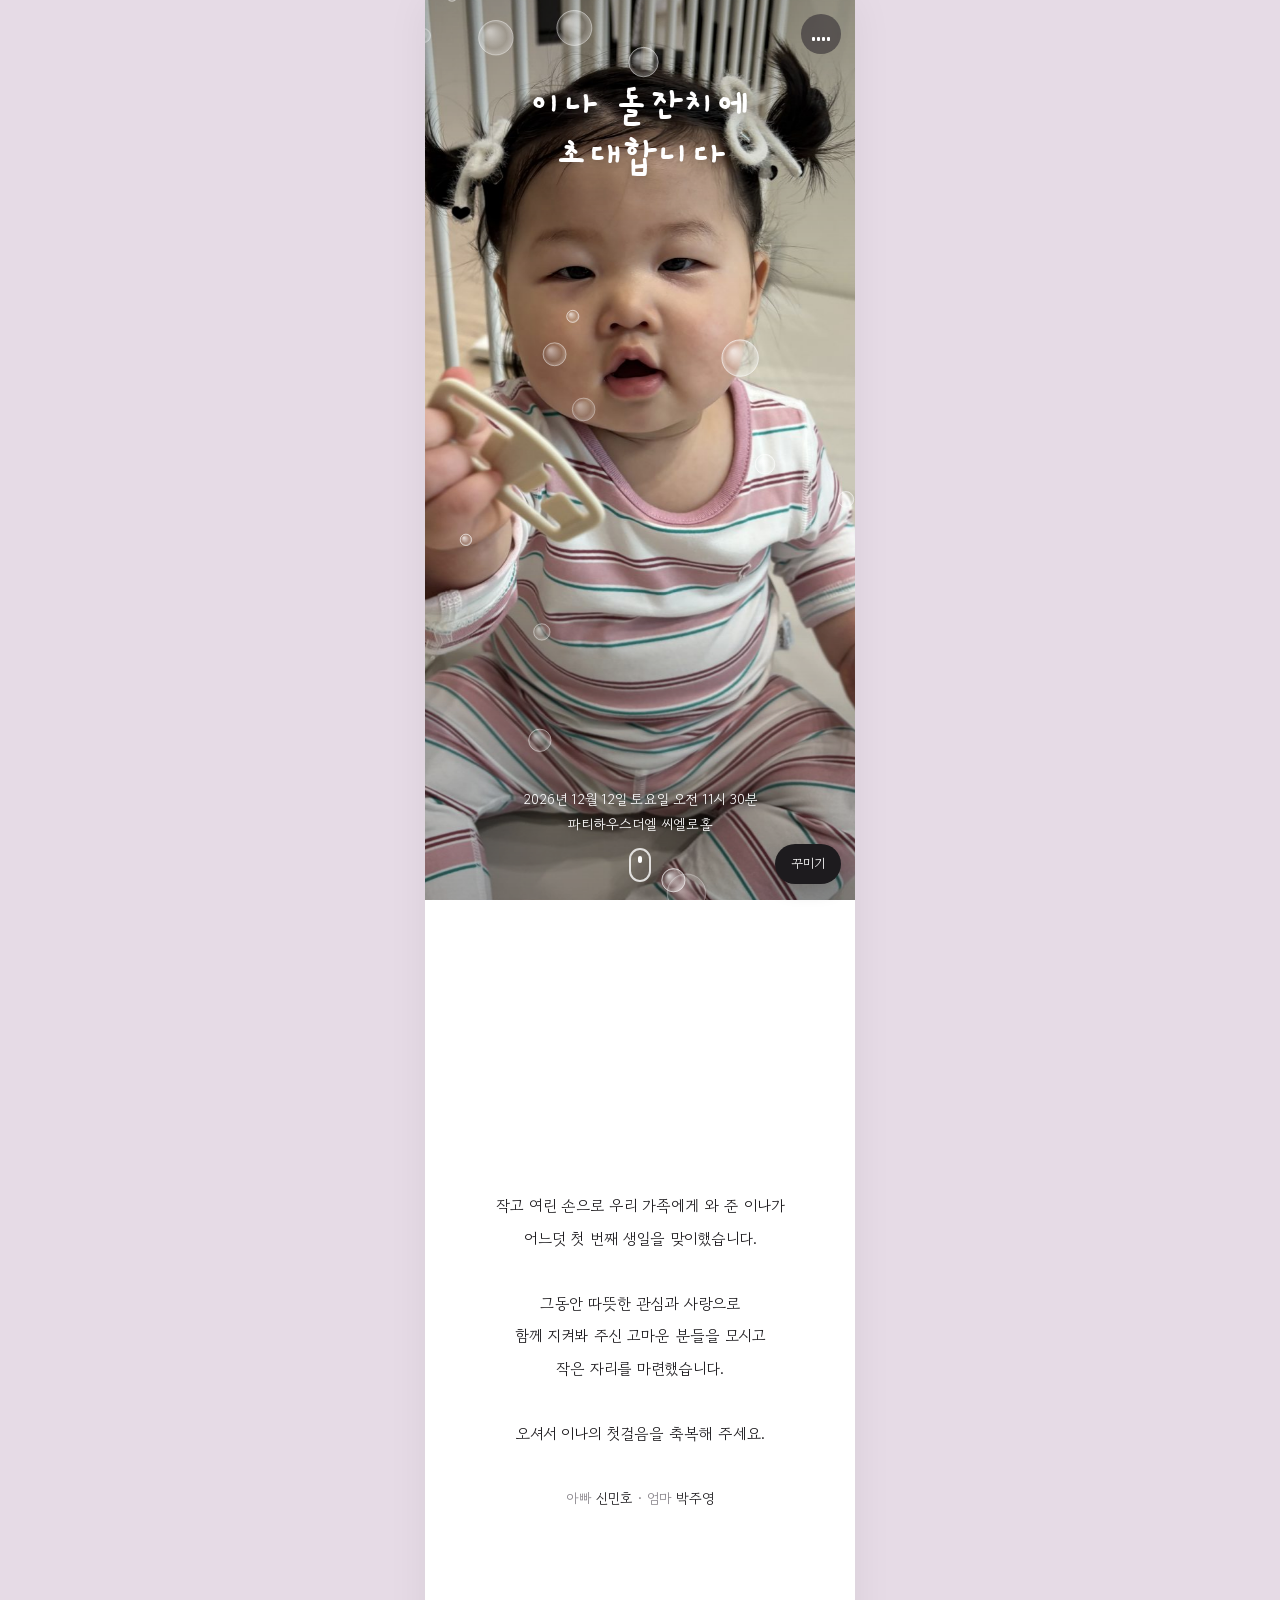
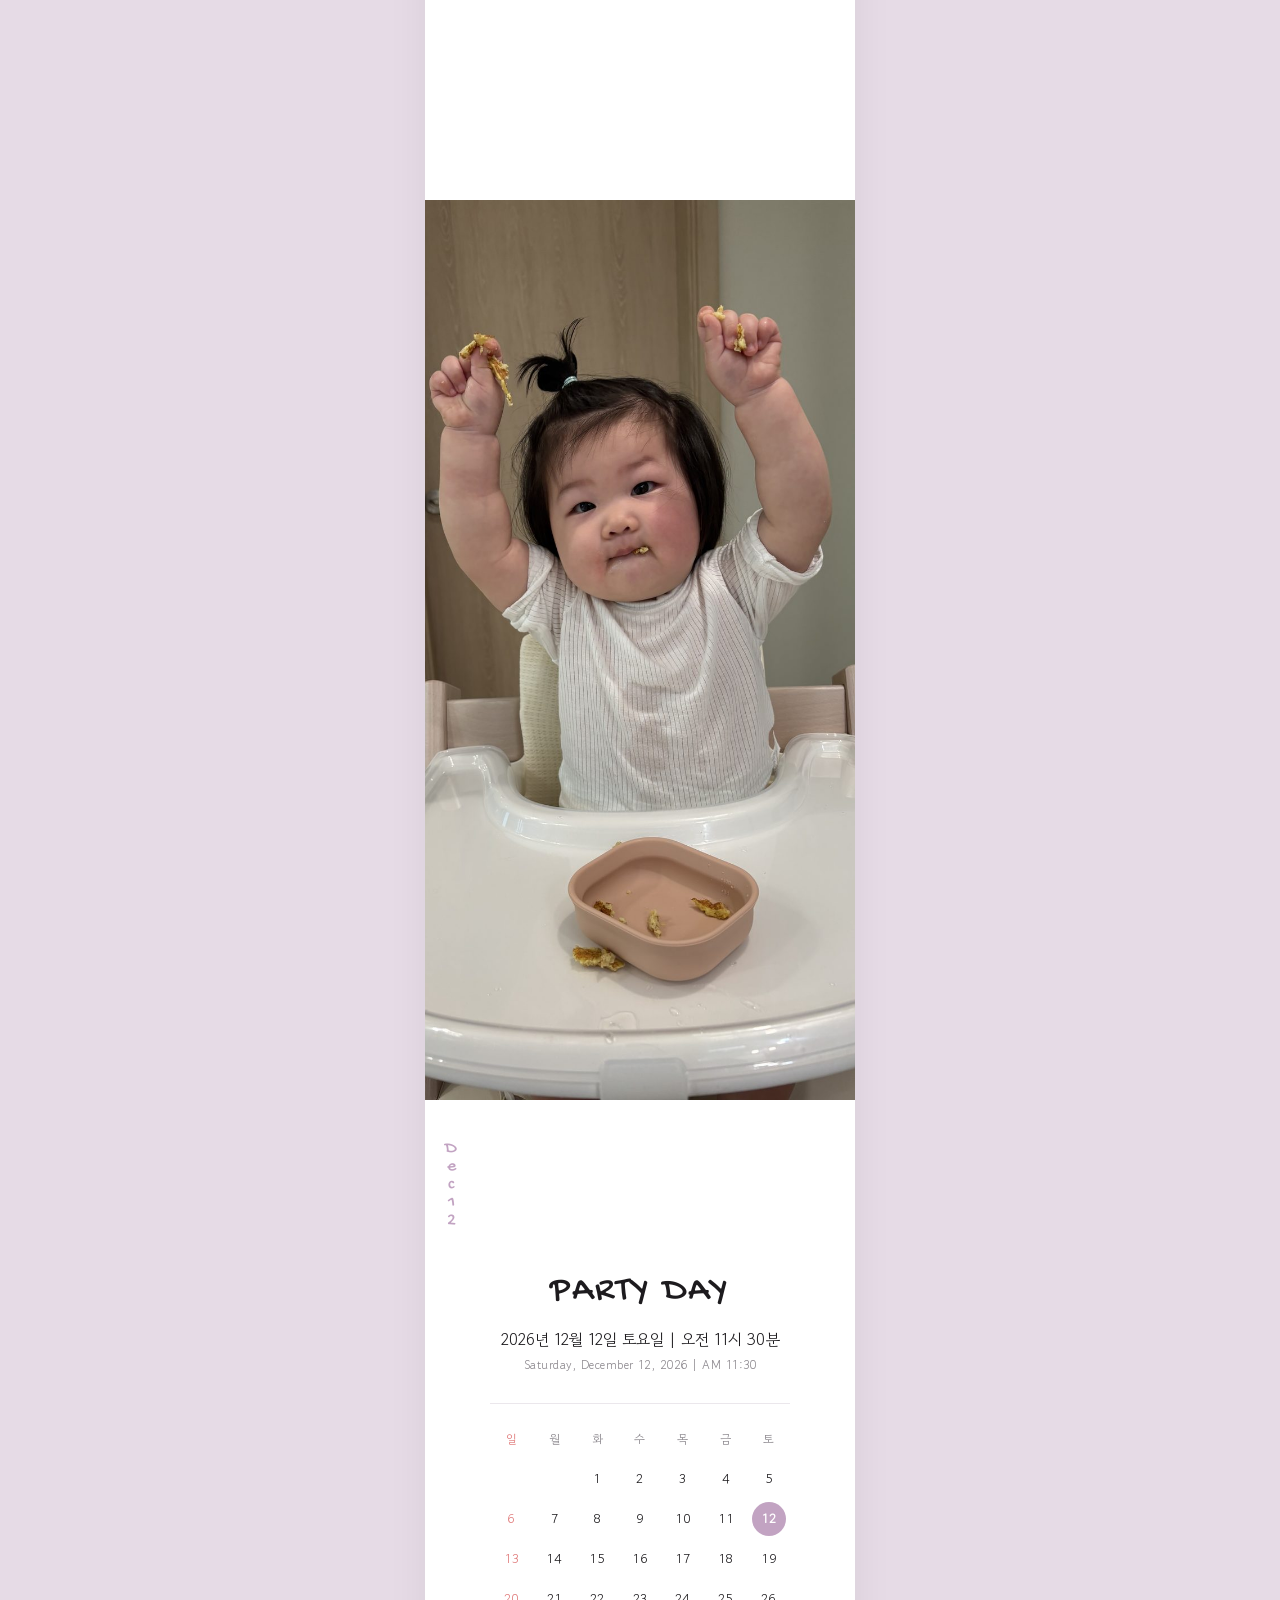
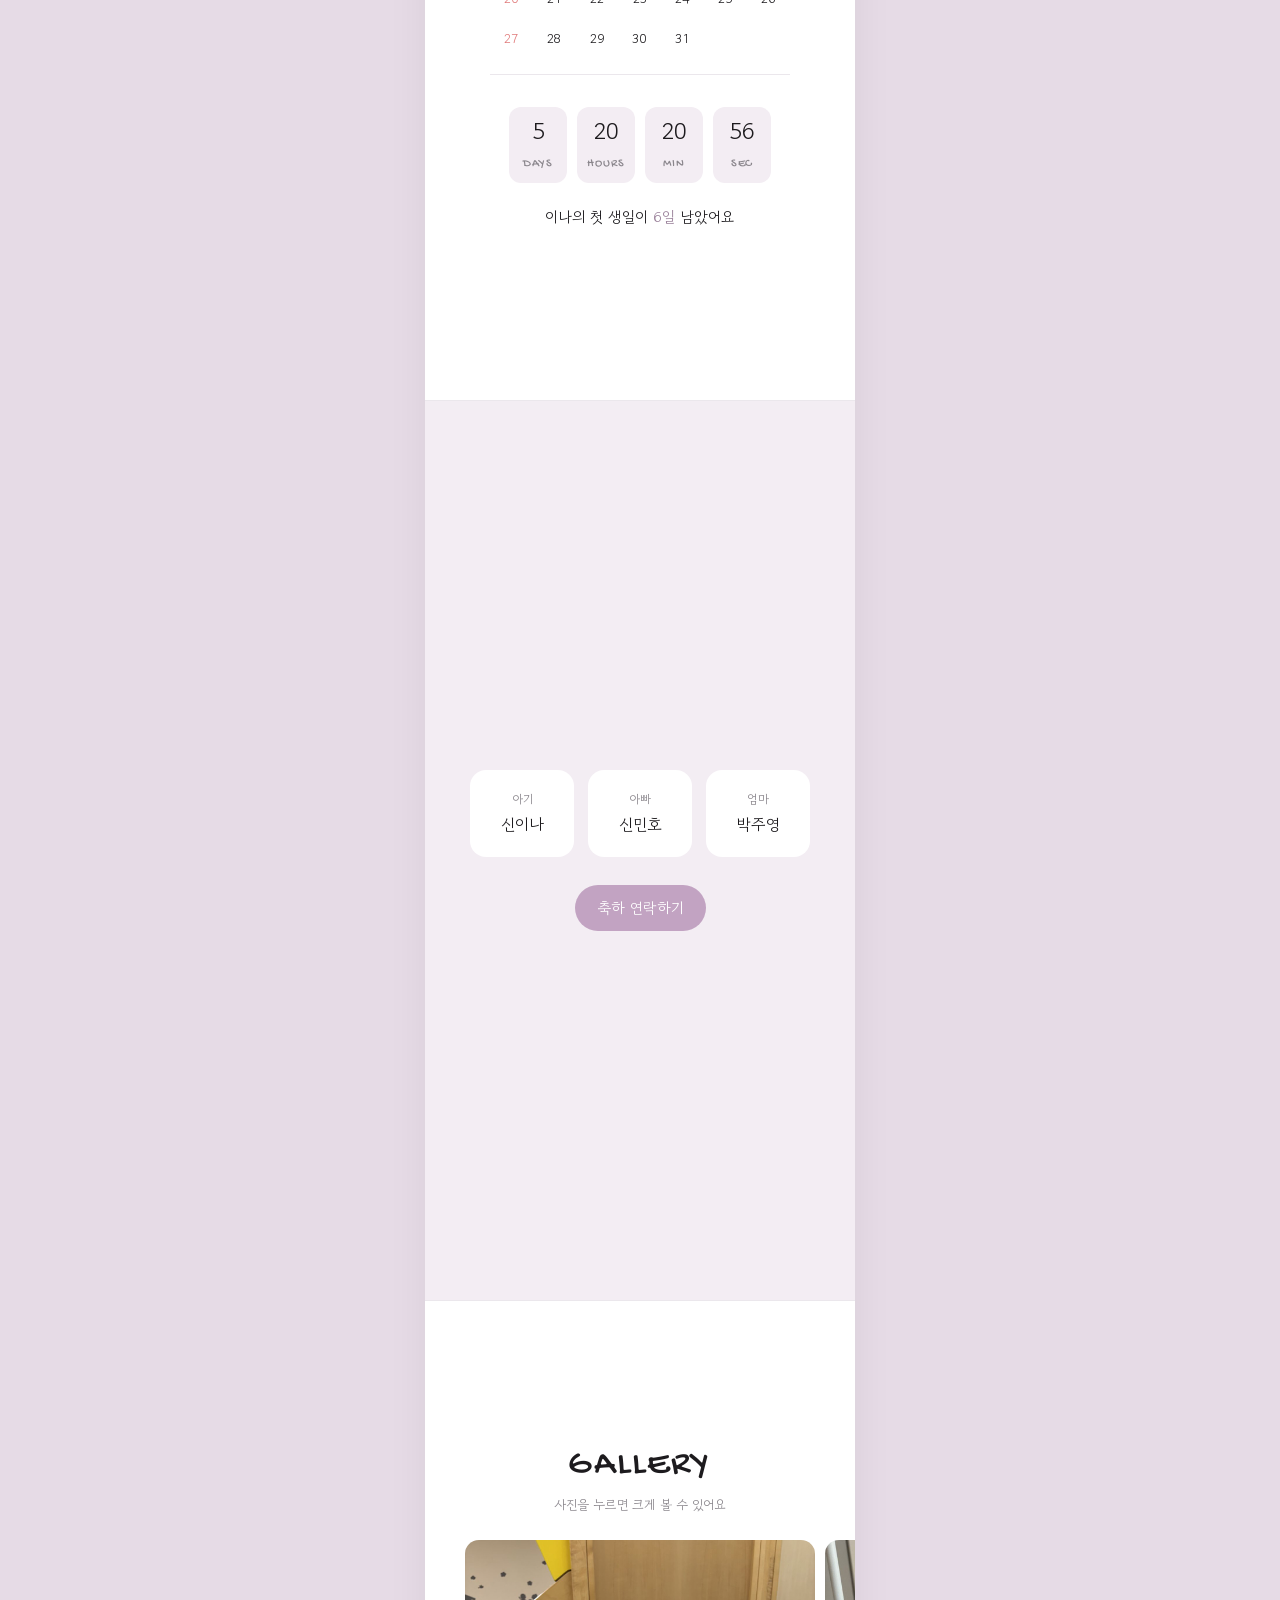
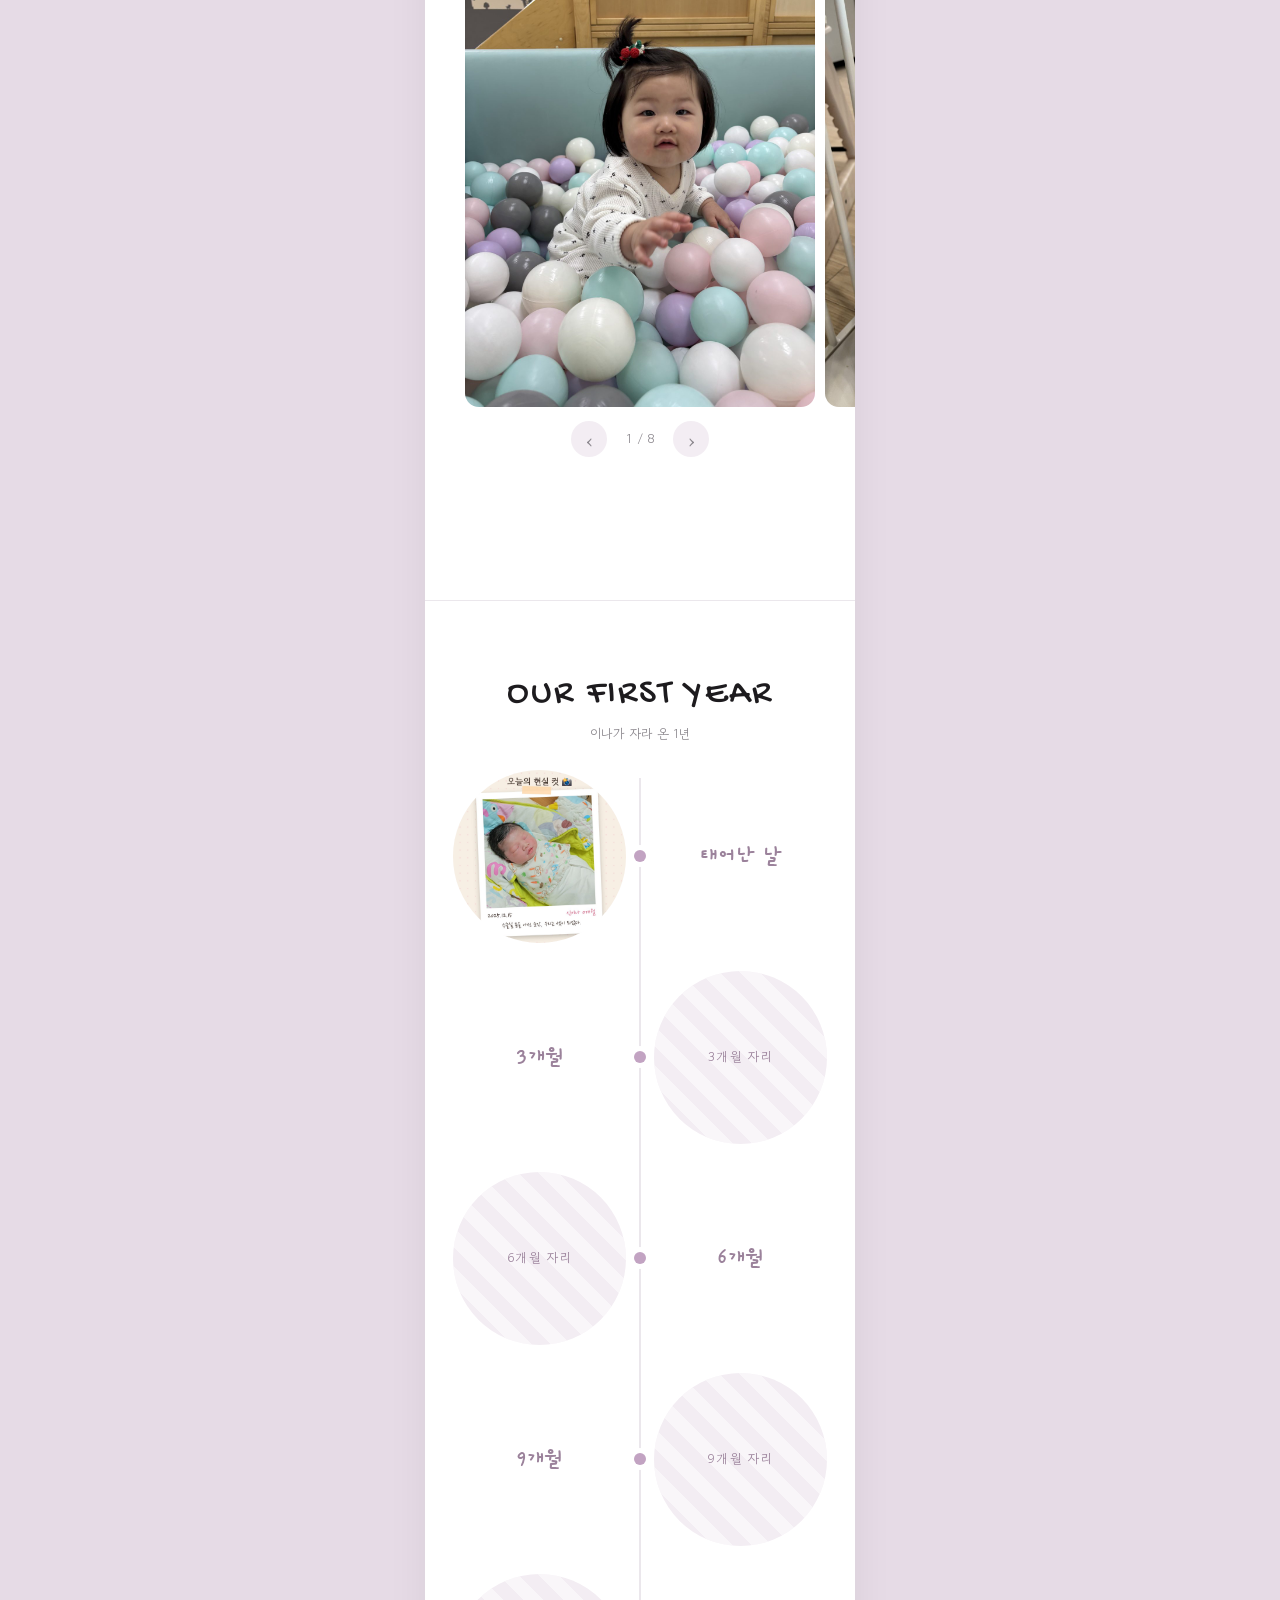
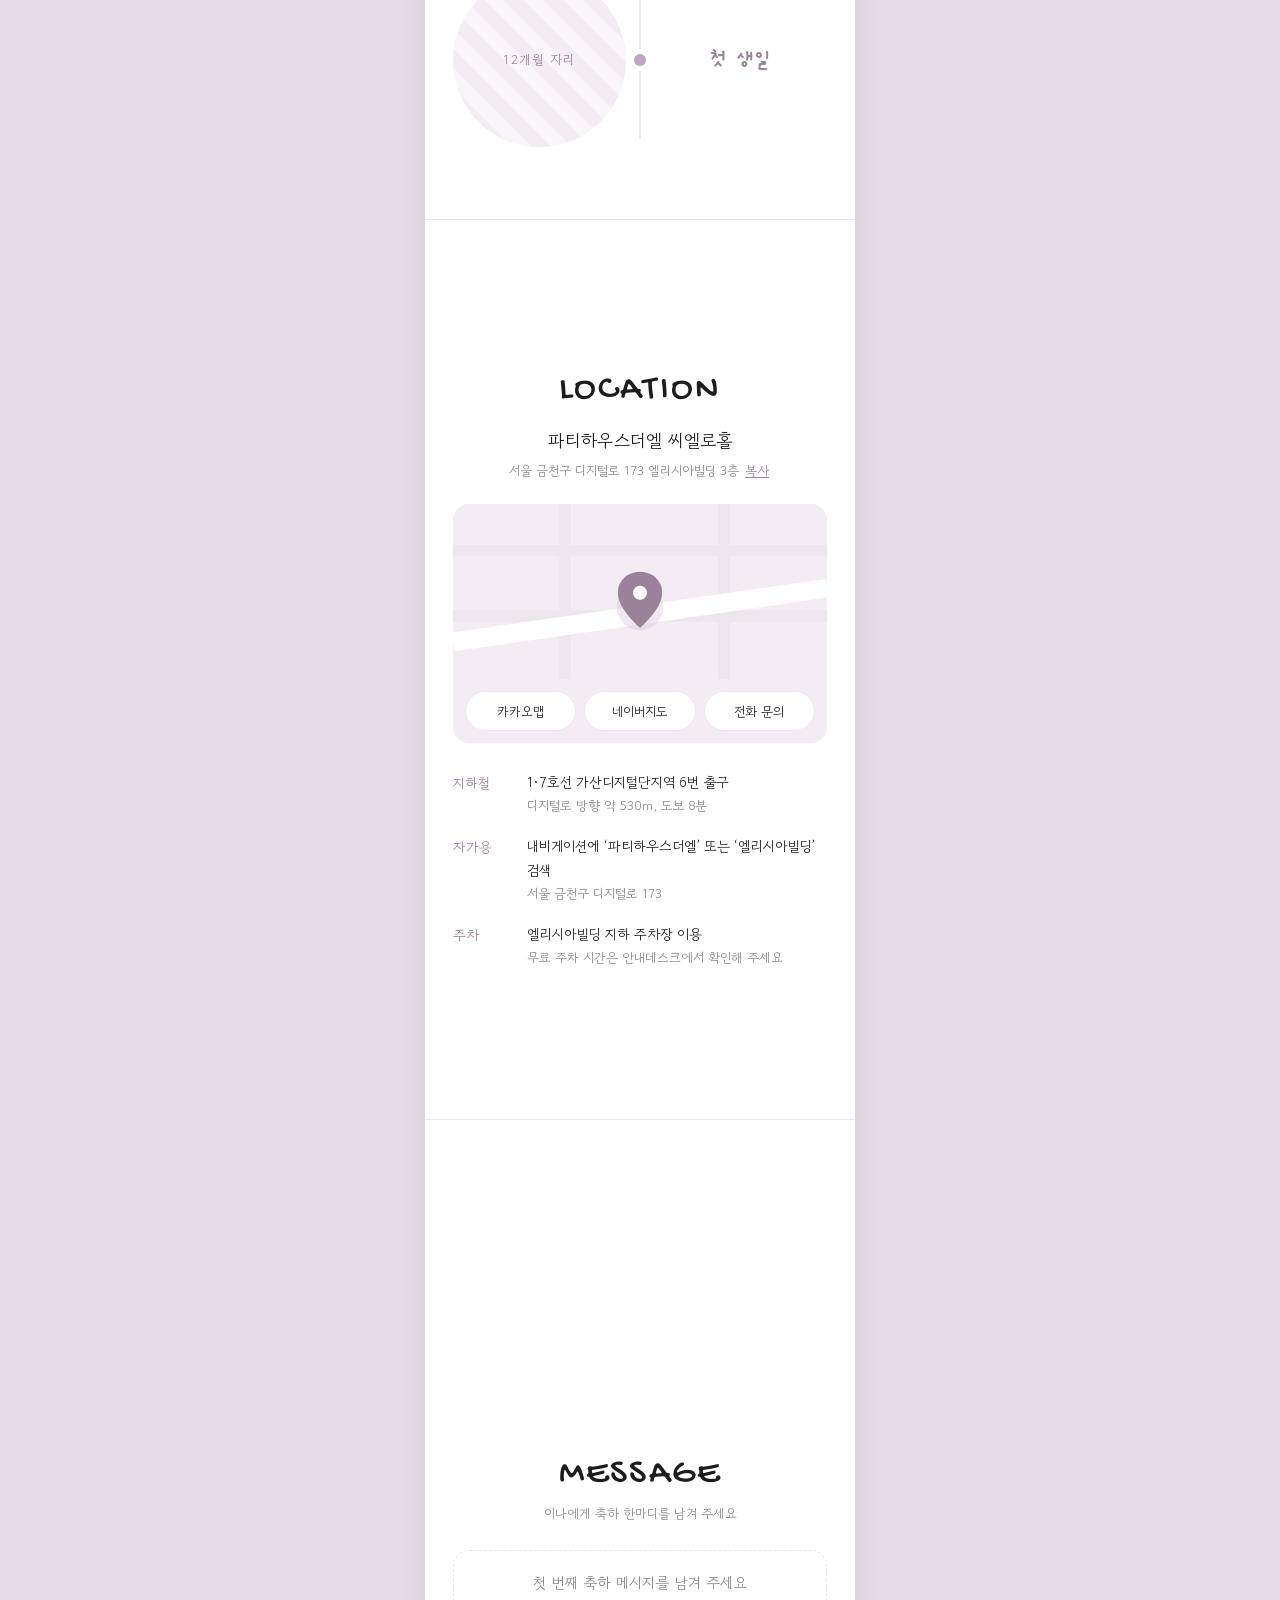
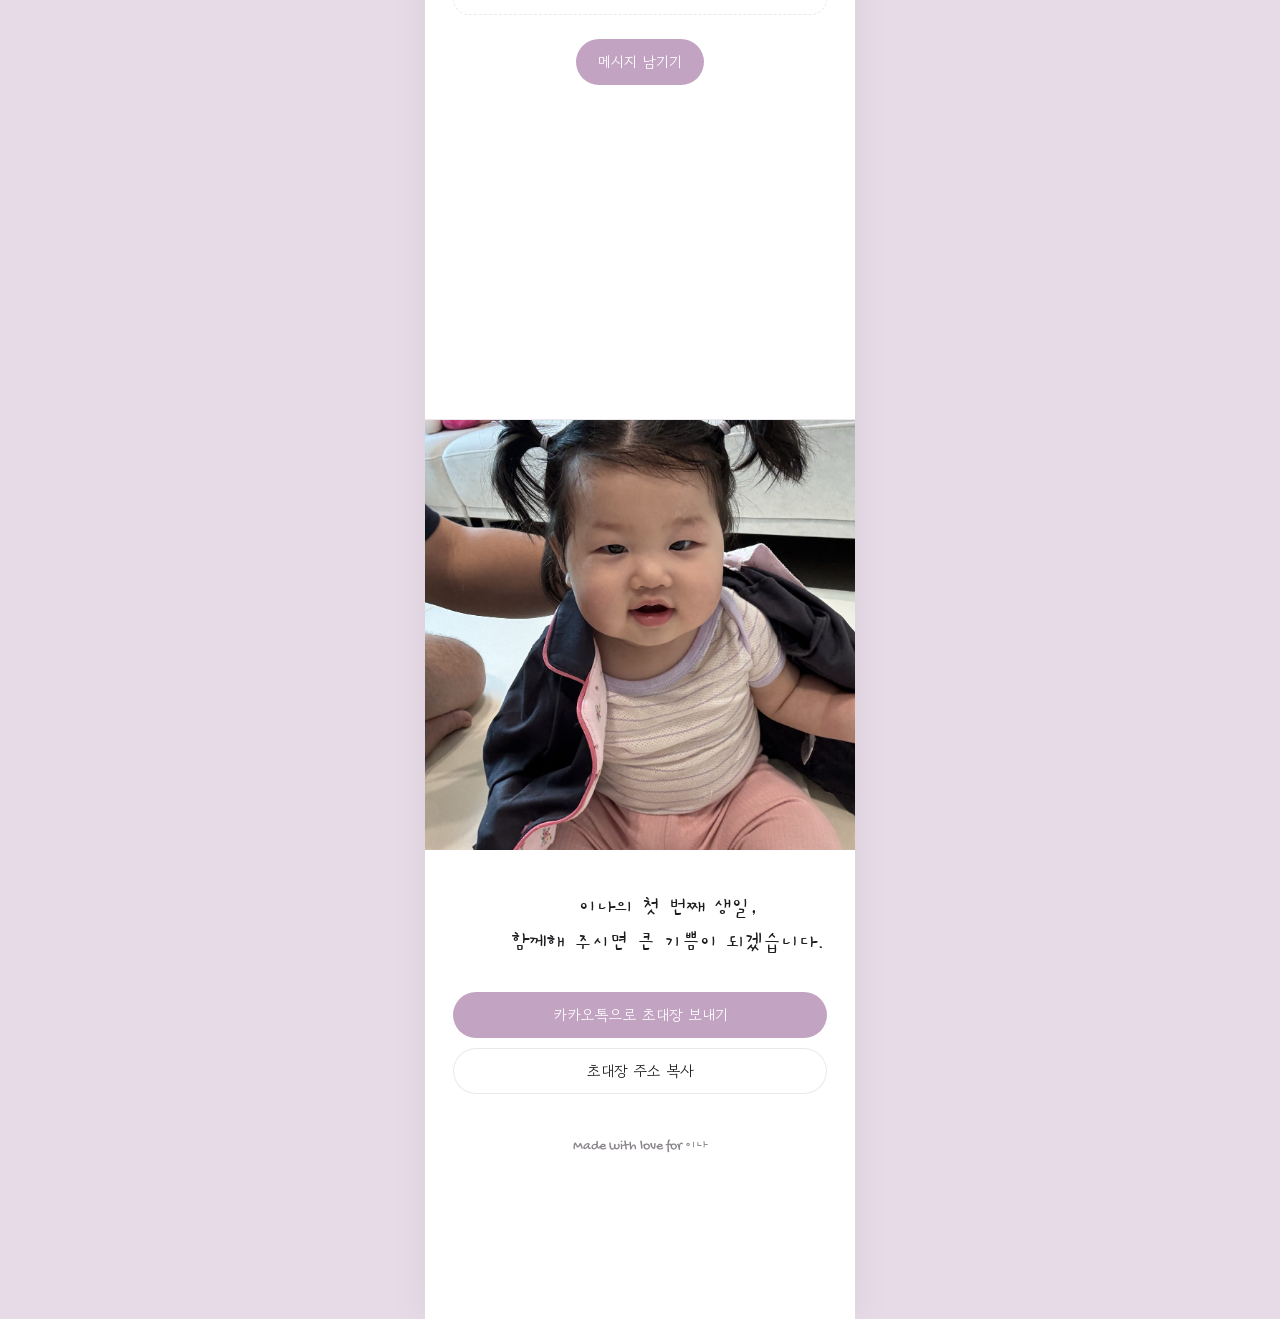
==== invite/index.html @ 60f483bd "Full-screen sections with page-by-page scroll snapping Co-Authored-By: Claude Opus 5.5 <noreply@anth" ====
<!doctype html>
<html lang="ko" data-theme="lilac">
<head>
<meta charset="utf-8">
<meta name="viewport" content="width=device-width,initial-scale=1,viewport-fit=cover">
<title>신이나 첫 번째 생일에 초대합니다</title>
<meta name="description" content="2026년 12월 12일 오전 11시 30분 · 파티하우스더엘 씨엘로홀">
<meta property="og:type" content="website">
<meta property="og:title" content="신이나 첫 번째 생일에 초대합니다">
<meta property="og:description" content="12월 12일 오전 11시 30분 · 파티하우스더엘 씨엘로홀">
<meta property="og:image" content="https://smh930722.github.io/ina1years/invite/photos/og.jpg">
<meta property="og:image:width" content="1200">
<meta property="og:image:height" content="630">
<meta property="og:url" content="https://smh930722.github.io/ina1years/invite/">
<link rel="preconnect" href="https://fonts.googleapis.com">
<link rel="preconnect" href="https://fonts.gstatic.com" crossorigin>
<link rel="stylesheet" href="https://fonts.googleapis.com/css2?family=Gaegu:wght@400;700&family=Gowun+Dodum&family=Gochi+Hand&display=swap">
<link rel="stylesheet" href="style.css?v=202610030036">
</head>
<body>
<div class="toast" id="musicToast" role="status">배경음악이 준비되었습니다</div>
<button class="music" id="musicBtn" type="button" aria-pressed="false" aria-label="배경음악 켜기">
  <span class="bars" aria-hidden="true"><i></i><i></i><i></i><i></i></span>
</button>

<div class="intro" id="intro" aria-hidden="true"><div class="intro-cols" id="introText"></div></div>
<main class="page">
  <!-- 커버 -->
  <section class="cover" id="cover">
    <div class="cover-slides ph" id="coverSlides" data-label="커버 사진"></div>
    <div class="cover-shade"></div>
    <canvas class="bubbles" id="bubbles" aria-hidden="true"></canvas>
    <h1 class="cover-title" id="coverTitle"></h1>
    <div class="cover-bottom">
      <p class="cover-when" id="coverWhen"></p>
      <p class="cover-where" id="coverWhere"></p>
    </div>
    <div class="scroll-hint" aria-hidden="true"><span></span></div>
  </section>

  <!-- 인사말 -->
  <section class="sec greeting reveal">
    <p class="greet-text" id="greeting"></p>
    <p class="greet-from" id="greetFrom"></p>
  </section>

  <div class="mid-photo ph reveal" id="midPhoto" data-label="중간 사진"></div>

  <!-- 날짜 -->
  <section class="sec party reveal">
    <div class="vdate" id="vdate" aria-hidden="true"></div>
    <h2 class="eyebrow">PARTY DAY</h2>
    <p class="date-ko" id="dateKo"></p>
    <p class="date-en" id="dateEn"></p>
    <div class="calendar" id="calendar"></div>
    <div class="countdown" id="countdown" aria-live="off"></div>
    <p class="dleft" id="dleft"></p>
  </section>

  <!-- 가족 -->
  <section class="sec family reveal">
    <div class="family-row">
      <div class="who"><span class="role">아기</span><b id="famBaby"></b></div>
      <div class="who"><span class="role">아빠</span><b id="famDad"></b></div>
      <div class="who"><span class="role">엄마</span><b id="famMom"></b></div>
    </div>
    <button class="btn" type="button" data-open="contactModal">축하 연락하기</button>
  </section>

  <!-- 갤러리 -->
  <section class="sec gallery reveal">
    <h2 class="eyebrow">GALLERY</h2>
    <p class="hint">사진을 누르면 크게 볼 수 있어요</p>
    <div class="slider" id="slider"></div>
    <div class="slider-nav">
      <button type="button" class="arrow" id="prevBtn" aria-label="이전 사진">‹</button>
      <span id="slideCount">1 / 1</span>
      <button type="button" class="arrow" id="nextBtn" aria-label="다음 사진">›</button>
    </div>
  </section>

  <!-- 이나의 1년 -->
  <section class="sec year reveal">
    <h2 class="eyebrow">OUR FIRST YEAR</h2>
    <p class="hint" id="yearHint"></p>
    <ol class="timeline" id="timeline"></ol>
  </section>

  <!-- 오시는 길 -->
  <section class="sec location reveal">
    <h2 class="eyebrow">LOCATION</h2>
    <p class="venue-name" id="venueName"></p>
    <p class="venue-addr"><span id="venueAddr"></span> <button type="button" class="link" id="copyAddr">복사</button></p>
    <div class="map-card">
      <svg viewBox="0 0 320 150" aria-hidden="true" class="map-art">
        <rect width="320" height="150" fill="var(--soft)"/>
        <path d="M0 96H320M0 40H320M96 0V150M232 0V150" stroke="var(--line)" stroke-width="10"/>
        <path d="M0 118L320 72" stroke="var(--card)" stroke-width="16"/>
        <circle cx="160" cy="88" r="20" fill="var(--accent)" opacity=".25"/>
        <path d="M160 58c-11 0-19 8-19 18 0 14 19 30 19 30s19-16 19-30c0-10-8-18-19-18z" fill="var(--accent-deep)"/>
        <circle cx="160" cy="76" r="6" fill="var(--card)"/>
      </svg>
      <div class="map-btns">
        <a class="btn ghost" id="kakaoMap" target="_blank" rel="noopener">카카오맵</a>
        <a class="btn ghost" id="naverMap" target="_blank" rel="noopener">네이버지도</a>
        <a class="btn ghost" id="venueTel">전화 문의</a>
      </div>
    </div>
    <dl class="transport" id="transport"></dl>
  </section>

  <!-- 방명록 -->
  <section class="sec message reveal">
    <h2 class="eyebrow">MESSAGE</h2>
    <p class="hint">이나에게 축하 한마디를 남겨 주세요</p>
    <ul class="guestbook" id="guestbook"></ul>
    <button class="btn" type="button" data-open="msgModal">메시지 남기기</button>
  </section>


  <!-- 마무리 -->
  <section class="sec closing reveal">
    <div class="closing-photo ph" id="closingPhoto" data-label="마무리 사진"></div>
    <p class="closing-text" id="closing"></p>
    <div class="share">
      <button class="btn" type="button" id="shareBtn">카카오톡으로 초대장 보내기</button>
      <button class="btn ghost" type="button" id="copyLink">초대장 주소 복사</button>
    </div>
    <p class="foot">Made with love for 이나</p>
  </section>
</main>

<!-- 꾸미기: 테마색·배경음악 고르기 (config.showThemePicker / showMusicPicker) -->
<div class="tuner" id="tuner" hidden>
  <div class="tuner-panel" id="tunerPanel" hidden>
    <div class="tuner-row" id="themeRow" hidden><span>테마색</span><div class="swatches" id="swatches"></div></div>
    <div class="tuner-row" id="musicRow" hidden><span>배경음악</span><div class="tracks" id="tracks"></div></div>
  </div>
  <button class="tuner-toggle" id="tunerToggle" type="button" aria-expanded="false" aria-controls="tunerPanel">꾸미기</button>
</div>

<!-- 모달들 -->
<div class="modal" id="contactModal" hidden>
  <div class="sheet" role="dialog" aria-modal="true" aria-labelledby="contactTitle">
    <h3 id="contactTitle">축하 연락하기</h3>
    <div class="contact-list" id="contactList"></div>
    <button class="btn ghost" type="button" data-close>닫기</button>
  </div>
</div>

<div class="modal" id="msgModal" hidden>
  <form class="sheet" id="msgForm" role="dialog" aria-modal="true" aria-labelledby="msgTitle">
    <h3 id="msgTitle">메시지 남기기</h3>
    <label for="msgName">이름</label>
    <input id="msgName" name="name" maxlength="20" required autocomplete="name">
    <label for="msgBody">축하 메시지</label>
    <textarea id="msgBody" name="message" maxlength="300" rows="5" required></textarea>
    <input class="hp" name="website" tabindex="-1" autocomplete="off" aria-hidden="true">
    <p class="form-note" id="msgNote" role="status"></p>
    <div class="sheet-btns">
      <button class="btn ghost" type="button" data-close>취소</button>
      <button class="btn" type="submit">남기기</button>
    </div>
  </form>
</div>


<div class="lightbox" id="lightbox" hidden>
  <button type="button" class="lb-close" data-close aria-label="닫기">×</button>
  <div class="lb-track" id="lbTrack"></div>
  <span class="lb-count" id="lbCount"></span>
</div>

<div class="snack" id="snack" role="status"></div>

<script src="config.js?v=202610030036"></script>
<script src="app.js?v=202610030036"></script>
</body>
</html>
---- invite/style.css ----
/* 모바일 한 줄 세로 흐름. PC에서는 가운데 430px 기둥만 보이고 양옆은 테마색. */
:root {
  --bg: #f4f3f0;
  --card: #ffffff;
  --ink: #1d1b1e;
  --muted: #8a868c;
  --line: #ebe7ec;
  --accent: #c2a3c2;
  --accent-deep: #9b829b;
  --soft: #f3edf3;
  --side: #e6dbe6;
  --title: 'Gaegu', 'Gowun Dodum', cursive;
  --eyebrow: 'Gochi Hand', 'Gaegu', cursive;
  --body: 'Gowun Dodum', 'Apple SD Gothic Neo', 'Malgun Gothic', sans-serif;
}
[data-theme="peach"]  { --accent: #f0ad94; --accent-deep: #c97a5e; --soft: #fbefe9; --side: #f6ddd2; }
[data-theme="mint"]   { --accent: #9fcfbd; --accent-deep: #5f9c86; --soft: #ebf5f1; --side: #d5ebe2; }
[data-theme="sky"]    { --accent: #a9c6e8; --accent-deep: #6b8fbd; --soft: #edf3fa; --side: #d8e5f4; }
[data-theme="butter"] { --accent: #ecd27f; --accent-deep: #b8993a; --soft: #faf5e3; --side: #f2e7c2; }

* { box-sizing: border-box; }
[hidden] { display: none !important; }
html { background: var(--side); }
body {
  margin: 0; color: var(--ink); font-family: var(--body); font-size: 15px; line-height: 1.8;
  background: var(--side); -webkit-font-smoothing: antialiased; word-break: keep-all;
}
.page { max-width: 430px; margin: 0 auto; background: var(--bg); min-height: 100vh; overflow: clip; box-shadow: 0 0 40px rgba(0,0,0,.06); }
button { font: inherit; color: inherit; }

/* 사진 자리 */
.ph { position: relative; background: var(--soft) center/cover no-repeat; }
.ph:not(.has-img)::after {
  content: attr(data-label) ' 자리'; position: absolute; inset: 0; display: grid; place-items: center;
  color: var(--accent-deep); font-size: 13px; letter-spacing: .1em;
  background-image: repeating-linear-gradient(45deg, transparent 0 14px, rgba(255,255,255,.5) 14px 28px);
}

/* 커버 */
.cover { position: relative; height: min(100svh, 860px); min-height: 600px; color: #fff; }
.cover { overflow: hidden; }
.cover-slides { position: absolute; inset: 0; z-index: 0; isolation: isolate; }
.cover-slides:not(.has-img) { background-color: var(--accent); }
.cover-slides:not(.has-img)::after { color: rgba(255,255,255,.85); }
.cover-slide { position: absolute; inset: 0; background: center/cover no-repeat; opacity: 0; transform: scale(1.18); transition: opacity 1.6s ease; will-change: transform, opacity; }
.cover-slide.on { opacity: 1; animation: kenburns 7s ease-out forwards; }
.cover-slide:nth-child(even).on { animation-name: kenburns2; }
.bubbles { position: absolute; inset: 0; width: 100%; height: 100%; pointer-events: none; }
.scroll-hint { position: absolute; left: 50%; bottom: 18px; width: 22px; height: 34px; margin-left: -11px; border: 2px solid rgba(255,255,255,.8); border-radius: 12px; opacity: 0; }
.cover.play .scroll-hint { animation: rise .8s ease forwards 3.2s; }
.scroll-hint span { position: absolute; left: 50%; top: 6px; width: 4px; height: 7px; margin-left: -2px; border-radius: 2px; background: #fff; animation: wheel 1.6s ease-in-out infinite; }
.intro { position: fixed; inset: 0; z-index: 70; display: grid; place-items: center; background: var(--bg); transition: opacity .9s ease, visibility .9s; }
.intro-cols { --ch: clamp(52px, min(8.2vh, 19vw), 84px); display: flex; flex-direction: row-reverse; gap: calc(var(--ch) * .25); font-family: var(--title); font-weight: 700; font-size: var(--ch); line-height: 1.12; color: var(--accent-deep); }
.intro-col { display: flex; flex-direction: column; align-items: center; margin-top: calc(var(--offset) * 1.12em); }
.intro-date { align-self: flex-end; writing-mode: vertical-rl; text-orientation: upright; font-family: var(--body); font-weight: 400; font-size: calc(var(--ch) * .34); letter-spacing: .18em; color: var(--ink); opacity: 0; animation: letter .8s ease forwards; display: flex; align-items: center; gap: .2em; margin-left: calc(var(--ch) * .1); }
.intro-date .seal { margin-top: .5em; }
.intro-date .num { text-combine-upright: all; -webkit-text-combine: horizontal; letter-spacing: 0; }
.intro-date .seal { writing-mode: horizontal-tb; display: grid; place-items: center; width: 2.2em; height: 2.2em; border-radius: 4px; background: #c8413a; color: #fff6ef; font-family: var(--title); font-weight: 700; font-size: .9em; letter-spacing: 0; line-height: 1; transform: rotate(-4deg); box-shadow: inset 0 0 0 2px rgba(255,255,255,.35); }
.intro-col span { display: block; opacity: 0; transform: translateY(-10px); animation: letter .55s ease forwards; }
.intro.out { opacity: 0; visibility: hidden; }
.cover-shade { position: absolute; inset: 0; background: linear-gradient(180deg, rgba(0,0,0,.28) 0%, transparent 32%, transparent 62%, rgba(0,0,0,.35) 100%); pointer-events: none; }
.cover-title {
  position: absolute; top: 9%; left: 0; right: 0; margin: 0; text-align: center;
  font-family: var(--title); font-weight: 700; font-size: 40px; line-height: 1.25; letter-spacing: .02em;
  text-shadow: 0 2px 12px rgba(0,0,0,.25);
}
.cover-bottom { position: absolute; left: 0; right: 0; bottom: 7%; text-align: center; }
.cover-title .ch { display: inline-block; opacity: 0; transform: translateY(14px) scale(.9); }
.cover.play .cover-title .ch { animation: letter .6s cubic-bezier(.3,1.4,.5,1) forwards; }
.cover-bottom > * { opacity: 0; }
.cover.play .cover-bottom > * { animation: rise .9s ease forwards; }
.cover.play .cover-when { animation-delay: 2.2s; }
.cover.play .cover-where { animation-delay: 2.5s; }
.cover-when, .cover-where { margin: 0; font-size: 14px; text-shadow: 0 1px 6px rgba(0,0,0,.35); }
.cover-when { margin-top: 10px; }

/* 공통 섹션 */
.sec { padding: 72px 28px; text-align: center; background: var(--card); }
.sec + .sec { border-top: 1px solid var(--line); }
.eyebrow { margin: 0 0 6px; font-family: var(--eyebrow); font-weight: 400; font-size: 36px; letter-spacing: .06em; line-height: 1.2; }
.hint { margin: 0 0 24px; color: var(--muted); font-size: 13px; }
.btn {
  display: inline-flex; align-items: center; justify-content: center; gap: 6px; min-height: 46px; padding: 0 22px;
  border: 0; border-radius: 999px; background: var(--accent); color: #fff; font-size: 15px; cursor: pointer; text-decoration: none;
  transition: transform .15s ease, background .2s ease;
}
.btn:active { transform: scale(.97); }
.btn.ghost { background: var(--card); color: var(--ink); box-shadow: inset 0 0 0 1px var(--line); }
.link { border: 0; background: none; color: var(--accent-deep); text-decoration: underline; cursor: pointer; padding: 0 2px; font-size: 13px; }
:focus-visible { outline: 2px solid var(--accent-deep); outline-offset: 3px; }

/* 인사말 */
.greet-text { margin: 0; white-space: pre-line; font-size: 15.5px; line-height: 2.1; }
.greet-from { margin: 36px 0 0; color: var(--muted); font-size: 14px; }
.greet-from b { color: var(--ink); font-weight: 400; }
.mid-photo { aspect-ratio: 4 / 5; }

/* 날짜 */
.party { position: relative; }
.vdate { position: absolute; top: 40px; left: 20px; display: flex; flex-direction: column; font-family: var(--eyebrow); font-size: 18px; line-height: 1; color: var(--accent); }
.date-ko { margin: 6px 0 0; font-size: 16px; }
.date-en { margin: 0 0 28px; color: var(--muted); font-size: 12px; letter-spacing: .04em; }
.calendar { display: grid; grid-template-columns: repeat(7, 1fr); gap: 6px 0; max-width: 300px; margin: 0 auto 32px; font-size: 13px; padding: 18px 0; border-top: 1px solid var(--line); border-bottom: 1px solid var(--line); }
.calendar .dow { color: var(--muted); font-size: 12px; }
.calendar .dow:first-child, .calendar .sun { color: #e07a7a; }
.calendar span { height: 34px; display: grid; place-items: center; font-variant-numeric: tabular-nums; }
.calendar .day-on { position: relative; color: #fff; font-weight: 700; }
.calendar .day-on::before { content: ''; position: absolute; width: 34px; height: 34px; border-radius: 50%; background: var(--accent); z-index: -1; }
.calendar .day-on { z-index: 0; }
.countdown { display: flex; justify-content: center; gap: 10px; }
.countdown div { min-width: 58px; padding: 10px 4px 8px; border-radius: 12px; background: var(--soft); }
.countdown b { display: block; font-size: 24px; font-weight: 400; font-variant-numeric: tabular-nums; line-height: 1.2; }
.countdown small { font-family: var(--eyebrow); font-size: 12px; color: var(--muted); letter-spacing: .08em; }
.dleft { margin: 20px 0 0; font-size: 15px; }
.dleft b { color: var(--accent-deep); font-weight: 400; }

/* 가족 */
.family { background: var(--soft); }
.family-row { display: flex; justify-content: center; gap: 14px; margin-bottom: 28px; }
.who { flex: 1; max-width: 104px; padding: 18px 6px; border-radius: 16px; background: var(--card); }
.who .role { display: block; color: var(--muted); font-size: 12px; }
.who b { font-weight: 400; font-size: 16px; }

/* 갤러리 */
.gallery { padding-left: 0; padding-right: 0; }
.slider { display: flex; gap: 10px; overflow-x: auto; scroll-snap-type: x mandatory; padding: 0 40px; scrollbar-width: none; }
.slider::-webkit-scrollbar { display: none; }
.slide { flex: 0 0 100%; aspect-ratio: 3 / 4; border-radius: 14px; scroll-snap-align: center; overflow: hidden; border: 0; padding: 0; cursor: zoom-in; }
.slider-nav { display: flex; justify-content: center; align-items: center; gap: 18px; margin-top: 14px; color: var(--muted); font-size: 13px; font-variant-numeric: tabular-nums; }
.arrow { width: 36px; height: 36px; border: 0; border-radius: 50%; background: var(--soft); font-size: 22px; line-height: 1; cursor: pointer; }

/* 1년 타임라인 */
.timeline { list-style: none; margin: 0; padding: 0; position: relative; display: grid; gap: 28px; }
.timeline::before { content: ''; position: absolute; left: 50%; top: 8px; bottom: 8px; width: 2px; background: var(--line); transform: translateX(-50%); }
.timeline li { position: relative; display: grid; grid-template-columns: 1fr 1fr; gap: 28px; align-items: center; }
.timeline li::after { content: ''; position: absolute; left: 50%; top: 50%; width: 12px; height: 12px; border-radius: 50%; background: var(--accent); transform: translate(-50%, -50%); box-shadow: 0 0 0 5px var(--card); }
.timeline .tl-photo { aspect-ratio: 1; border-radius: 50%; overflow: hidden; }
.timeline .tl-label { font-family: var(--title); font-size: 22px; font-weight: 700; color: var(--accent-deep); }
.timeline li:nth-child(even) .tl-photo { order: 2; }

/* 오시는 길 */
.venue-name { margin: 6px 0 2px; font-size: 18px; }
.venue-addr { margin: 0 0 22px; color: var(--muted); font-size: 13px; }
.map-card { border-radius: 16px; overflow: hidden; background: var(--soft); margin-bottom: 28px; }
.map-art { display: block; width: 100%; height: auto; }
.map-btns { display: grid; grid-template-columns: repeat(3, 1fr); gap: 8px; padding: 12px; }
.map-btns .btn { min-height: 40px; padding: 0 8px; font-size: 13px; }
.transport { margin: 0; text-align: left; display: grid; gap: 18px; }
.transport div { display: grid; grid-template-columns: 64px 1fr; gap: 10px; }
.transport dt { color: var(--accent-deep); font-size: 14px; }
.transport dd { margin: 0; font-size: 14px; line-height: 1.7; }
.transport dd span { display: block; }
.transport dd span + span { color: var(--muted); font-size: 13px; }

/* 방명록 */
.guestbook { list-style: none; margin: 0 0 24px; padding: 0; display: grid; gap: 12px; text-align: left; }
.guestbook li { padding: 18px 20px; border-radius: 16px; background: var(--soft); }
.guestbook p { margin: 0; white-space: pre-line; font-size: 14px; }
.guestbook .gb-meta { display: flex; justify-content: space-between; margin-top: 10px; color: var(--muted); font-size: 12px; }
.guestbook .gb-empty { text-align: center; color: var(--muted); background: none; border: 1px dashed var(--line); }
.gb-more { margin: -10px 0 20px; }


/* 마무리 */
.closing { padding-top: 0; padding-left: 0; padding-right: 0; }
.closing-photo { aspect-ratio: 1; margin-bottom: 40px; }
.closing-text { margin: 0 28px 32px; white-space: pre-line; font-family: var(--title); font-size: 22px; line-height: 1.6; }
.share { display: grid; gap: 10px; padding: 0 28px; }
.foot { margin: 40px 0 0; color: var(--muted); font-family: var(--eyebrow); font-size: 14px; }

/* 음악 버튼 */
.music { position: fixed; z-index: 30; top: calc(14px + env(safe-area-inset-top, 0px)); right: max(14px, calc(50% - 215px + 14px)); width: 40px; height: 40px; border: 0; border-radius: 50%; background: rgba(40,36,42,.55); backdrop-filter: blur(6px); cursor: pointer; display: grid; place-items: center; }
.bars { display: flex; align-items: flex-end; gap: 2px; height: 14px; }
.bars i { width: 3px; height: 4px; background: #fff; border-radius: 1px; }
.music[aria-pressed="true"] .bars i { animation: eq .9s ease-in-out infinite; }
.music[aria-pressed="true"] .bars i:nth-child(2) { animation-delay: .2s; }
.music[aria-pressed="true"] .bars i:nth-child(3) { animation-delay: .4s; }
.music[aria-pressed="true"] .bars i:nth-child(4) { animation-delay: .1s; }
.toast { position: fixed; z-index: 31; top: calc(16px + env(safe-area-inset-top, 0px)); left: 50%; transform: translate(-50%, -140%); padding: 8px 18px; border-radius: 999px; background: rgba(40,36,42,.7); color: #fff; font-size: 13px; transition: transform .5s ease; white-space: nowrap; }
.toast.show { transform: translate(-50%, 0); }

/* 꾸미기 패널 (테마·음악 고르기) */
.tuner { position: fixed; z-index: 30; right: max(14px, calc(50% - 215px + 14px)); bottom: calc(16px + env(safe-area-inset-bottom, 0px)); display: flex; flex-direction: column; align-items: flex-end; gap: 8px; }
.tuner-toggle { min-height: 40px; padding: 0 16px; border: 0; border-radius: 999px; background: var(--ink); color: var(--card); font-size: 13px; cursor: pointer; box-shadow: 0 6px 18px rgba(0,0,0,.18); }
.tuner-panel { width: min(320px, calc(100vw - 28px)); padding: 16px; border-radius: 18px; background: var(--card); box-shadow: 0 10px 30px rgba(0,0,0,.18); display: grid; gap: 16px; }
.tuner-row { display: grid; gap: 8px; }
.tuner-row > span { font-size: 12px; color: var(--muted); }
.swatches { display: flex; gap: 8px; }
.swatches button { width: 30px; height: 30px; border-radius: 50%; border: 2px solid var(--card); box-shadow: 0 0 0 1px var(--line); cursor: pointer; padding: 0; }
.swatches button[aria-pressed="true"] { box-shadow: 0 0 0 2px var(--ink); }
.tracks { display: grid; gap: 6px; }
.tracks button { display: flex; align-items: center; gap: 10px; padding: 8px 10px; border: 1px solid var(--line); border-radius: 12px; background: var(--bg); text-align: left; cursor: pointer; }
.tracks button b { flex: none; width: 22px; height: 22px; border-radius: 50%; display: grid; place-items: center; background: var(--soft); color: var(--accent-deep); font-size: 12px; font-weight: 400; }
.tracks button span { font-size: 13px; line-height: 1.3; min-width: 0; }
.tracks button small { display: block; color: var(--muted); font-size: 11px; }
.tracks button[aria-pressed="true"] { border-color: var(--accent); background: var(--soft); }
.tracks button[aria-pressed="true"] b { background: var(--accent); color: #fff; }

/* 모달 */
.modal { position: fixed; inset: 0; z-index: 40; background: rgba(20,18,22,.45); display: flex; align-items: flex-end; justify-content: center; }
.sheet { width: 100%; max-width: 430px; max-height: 88vh; overflow: auto; background: var(--card); border-radius: 22px 22px 0 0; padding: 26px 24px calc(24px + env(safe-area-inset-bottom, 0px)); display: flex; flex-direction: column; gap: 8px; animation: up .3s ease; }
.sheet h3 { margin: 0 0 10px; font-size: 18px; text-align: center; }
.sheet label { font-size: 13px; color: var(--muted); }
.sheet input, .sheet textarea { width: 100%; font: inherit; font-size: 16px; padding: 12px 14px; border: 1px solid var(--line); border-radius: 12px; background: var(--bg); color: var(--ink); }
.sheet textarea { resize: vertical; }
.sheet-btns { display: grid; grid-template-columns: 1fr 2fr; gap: 8px; margin-top: 8px; }
.hp { position: absolute; left: -9999px; width: 1px; height: 1px; }
.form-note { min-height: 1.2em; margin: 4px 0 0; font-size: 13px; color: var(--accent-deep); }
.contact-list { display: grid; gap: 12px; margin-bottom: 8px; }
.contact { display: flex; align-items: center; gap: 10px; padding: 14px 16px; border-radius: 14px; background: var(--soft); }
.contact span { flex: 1; text-align: left; font-size: 15px; }
.contact span small { display: block; color: var(--muted); font-size: 12px; }
.contact a { min-height: 38px; padding: 0 14px; font-size: 13px; }

/* 라이트박스 */
.lightbox { position: fixed; inset: 0; z-index: 50; background: #000; }
.lb-track { display: flex; height: 100%; overflow-x: auto; scroll-snap-type: x mandatory; scrollbar-width: none; }
.lb-track::-webkit-scrollbar { display: none; }
.lb-track img { flex: 0 0 100%; width: 100%; height: 100%; object-fit: contain; scroll-snap-align: center; }
.lb-close { position: absolute; z-index: 1; top: calc(12px + env(safe-area-inset-top, 0px)); right: 12px; width: 44px; height: 44px; border: 0; border-radius: 50%; background: rgba(255,255,255,.15); color: #fff; font-size: 26px; cursor: pointer; }
.lb-count { position: absolute; bottom: calc(18px + env(safe-area-inset-bottom, 0px)); left: 50%; transform: translateX(-50%); color: #fff; font-size: 13px; }

.snack { position: fixed; z-index: 60; left: 50%; bottom: calc(80px + env(safe-area-inset-bottom, 0px)); transform: translate(-50%, 20px); opacity: 0; padding: 10px 18px; border-radius: 999px; background: rgba(30,28,32,.85); color: #fff; font-size: 13px; transition: .3s ease; pointer-events: none; white-space: nowrap; }
.snack.show { opacity: 1; transform: translate(-50%, 0); }

/* 등장 효과 */
.reveal { opacity: 1; transform: none; }
.js .reveal { opacity: 0; transform: translateY(24px); transition: opacity .8s ease, transform .8s ease; }
.js .reveal.in { opacity: 1; transform: none; }

@keyframes kenburns { from { transform: scale(1.18) translate(0, 0); } to { transform: scale(1.04) translate(-1.5%, -1%); } }
@keyframes kenburns2 { from { transform: scale(1.04) translate(1.5%, 1%); } to { transform: scale(1.16) translate(0, 0); } }
@keyframes letter { to { opacity: 1; transform: none; } }
@keyframes wheel { 0% { opacity: 0; transform: translateY(0); } 40% { opacity: 1; } 100% { opacity: 0; transform: translateY(10px); } }
@keyframes rise { from { opacity: 0; transform: translateY(16px); } to { opacity: 1; transform: none; } }
@keyframes pop { from { opacity: 0; transform: scale(.4) rotate(-12deg); } to { opacity: 1; transform: none; } }
@keyframes up { from { transform: translateY(40px); opacity: 0; } to { transform: none; opacity: 1; } }
@keyframes eq { 0%, 100% { height: 4px; } 50% { height: 14px; } }

@media (prefers-reduced-motion: reduce) {
  *, *::before, *::after { animation: none !important; transition: none !important; }
  .js .reveal { opacity: 1; transform: none; }
  .cover-title .ch, .cover-bottom > *, .scroll-hint { opacity: 1 !important; transform: none !important; }
  .cover-slide.on { transform: none; }
  .intro { display: none; }
}

/* 페이지 단위 스크롤: 드래그를 멈추면 가장 가까운 섹션 시작에 맞춰 선다.
   화면보다 긴 섹션(오시는 길 등)은 그 안에서 자유롭게 스크롤된다. */
html { scroll-snap-type: y mandatory; }
.cover, .sec, .mid-photo { scroll-snap-align: start; }
.cover { height: 100svh; min-height: 560px; }
.sec { min-height: 100svh; display: flex; flex-direction: column; justify-content: center; }
.sec > .btn { align-self: center; }
.sec > :not(.btn):not(.vdate) { width: 100%; }
.mid-photo { aspect-ratio: auto; height: 100svh; }
.closing { justify-content: flex-start; }
@media (prefers-reduced-motion: reduce) { html { scroll-snap-type: y proximity; } }
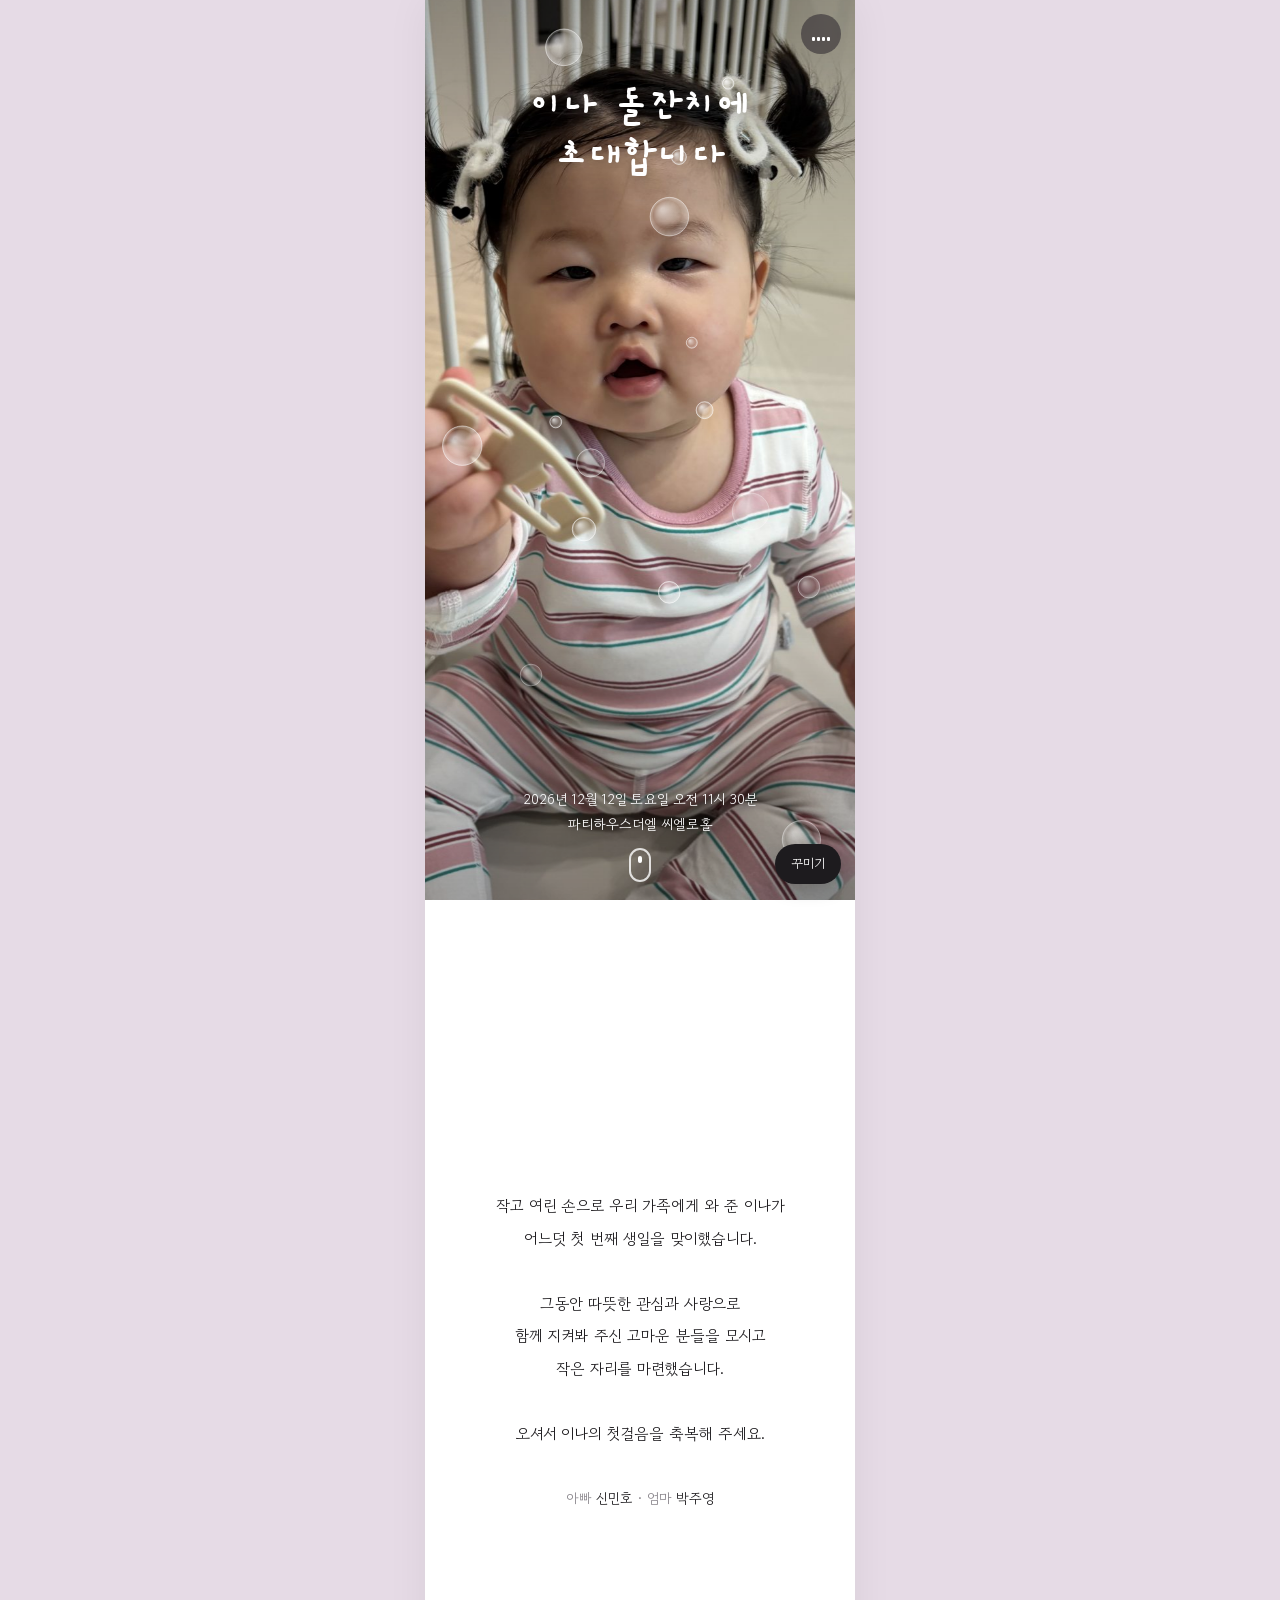
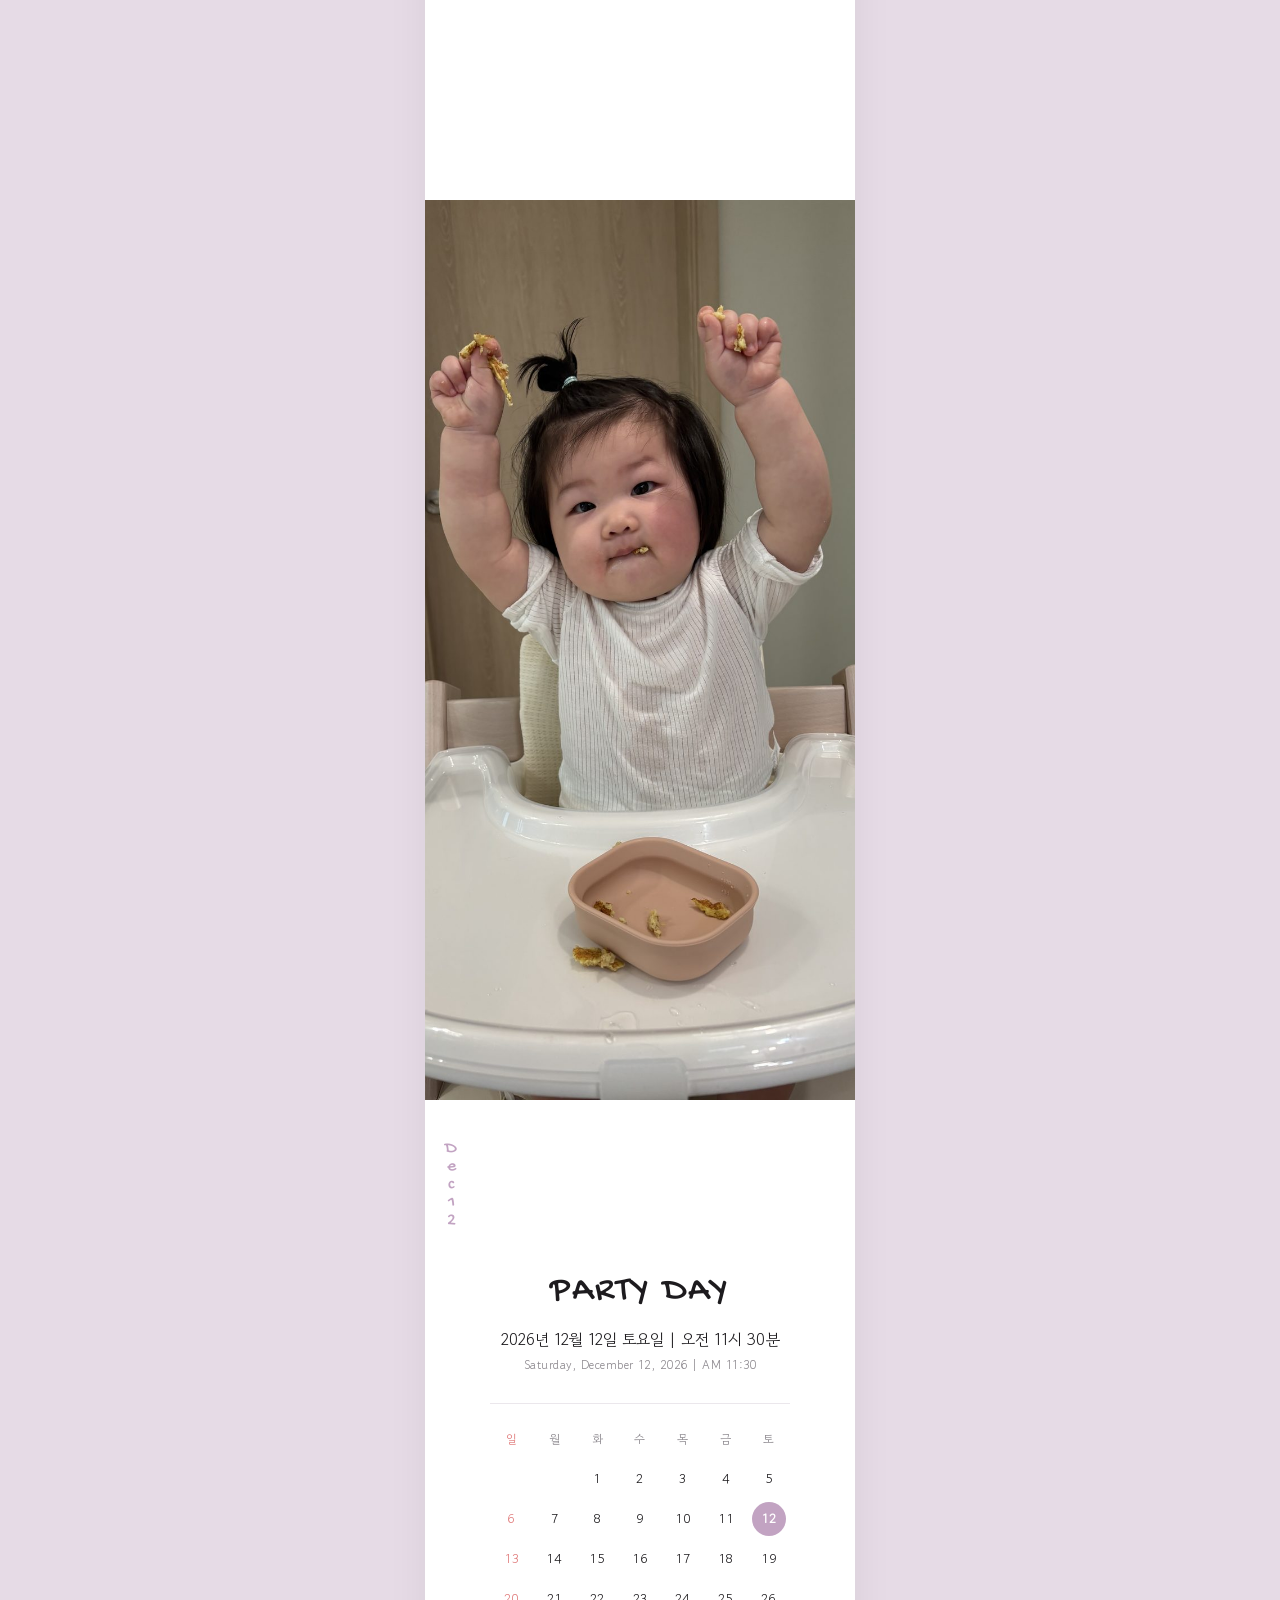
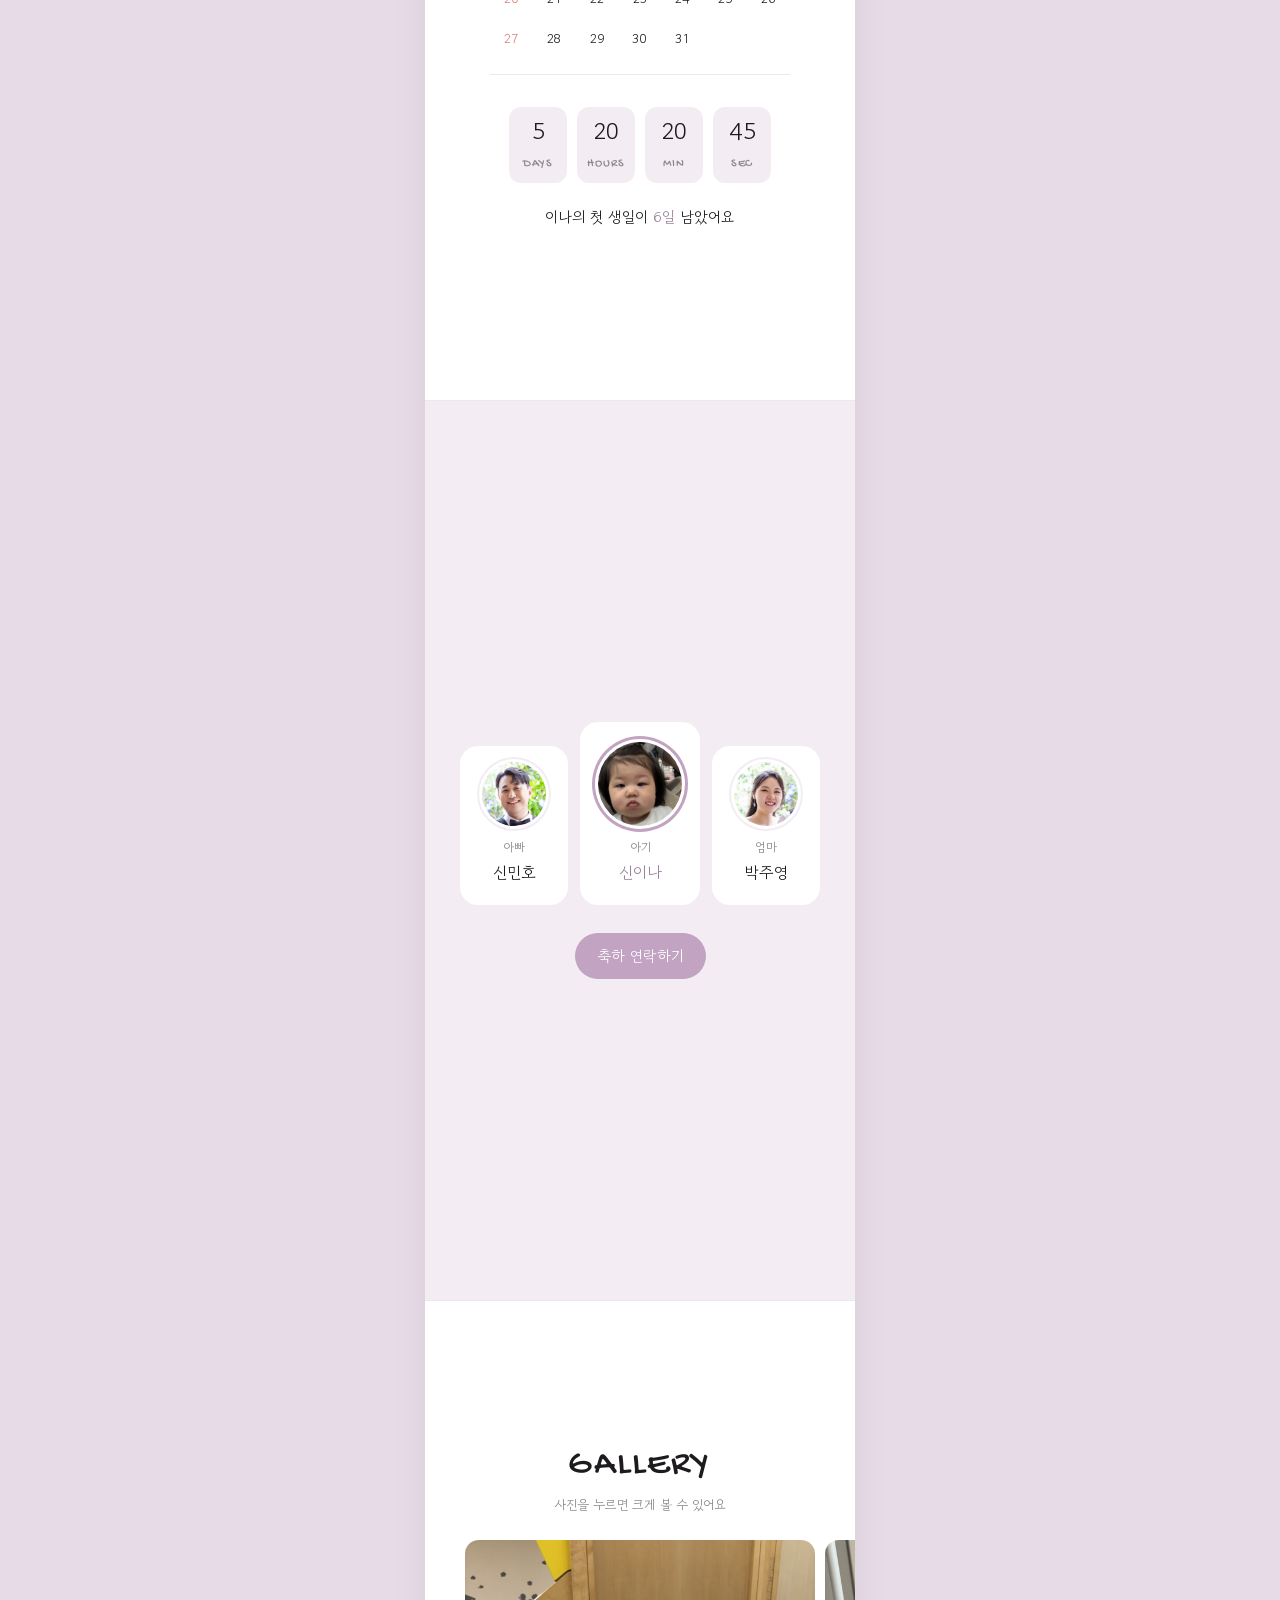
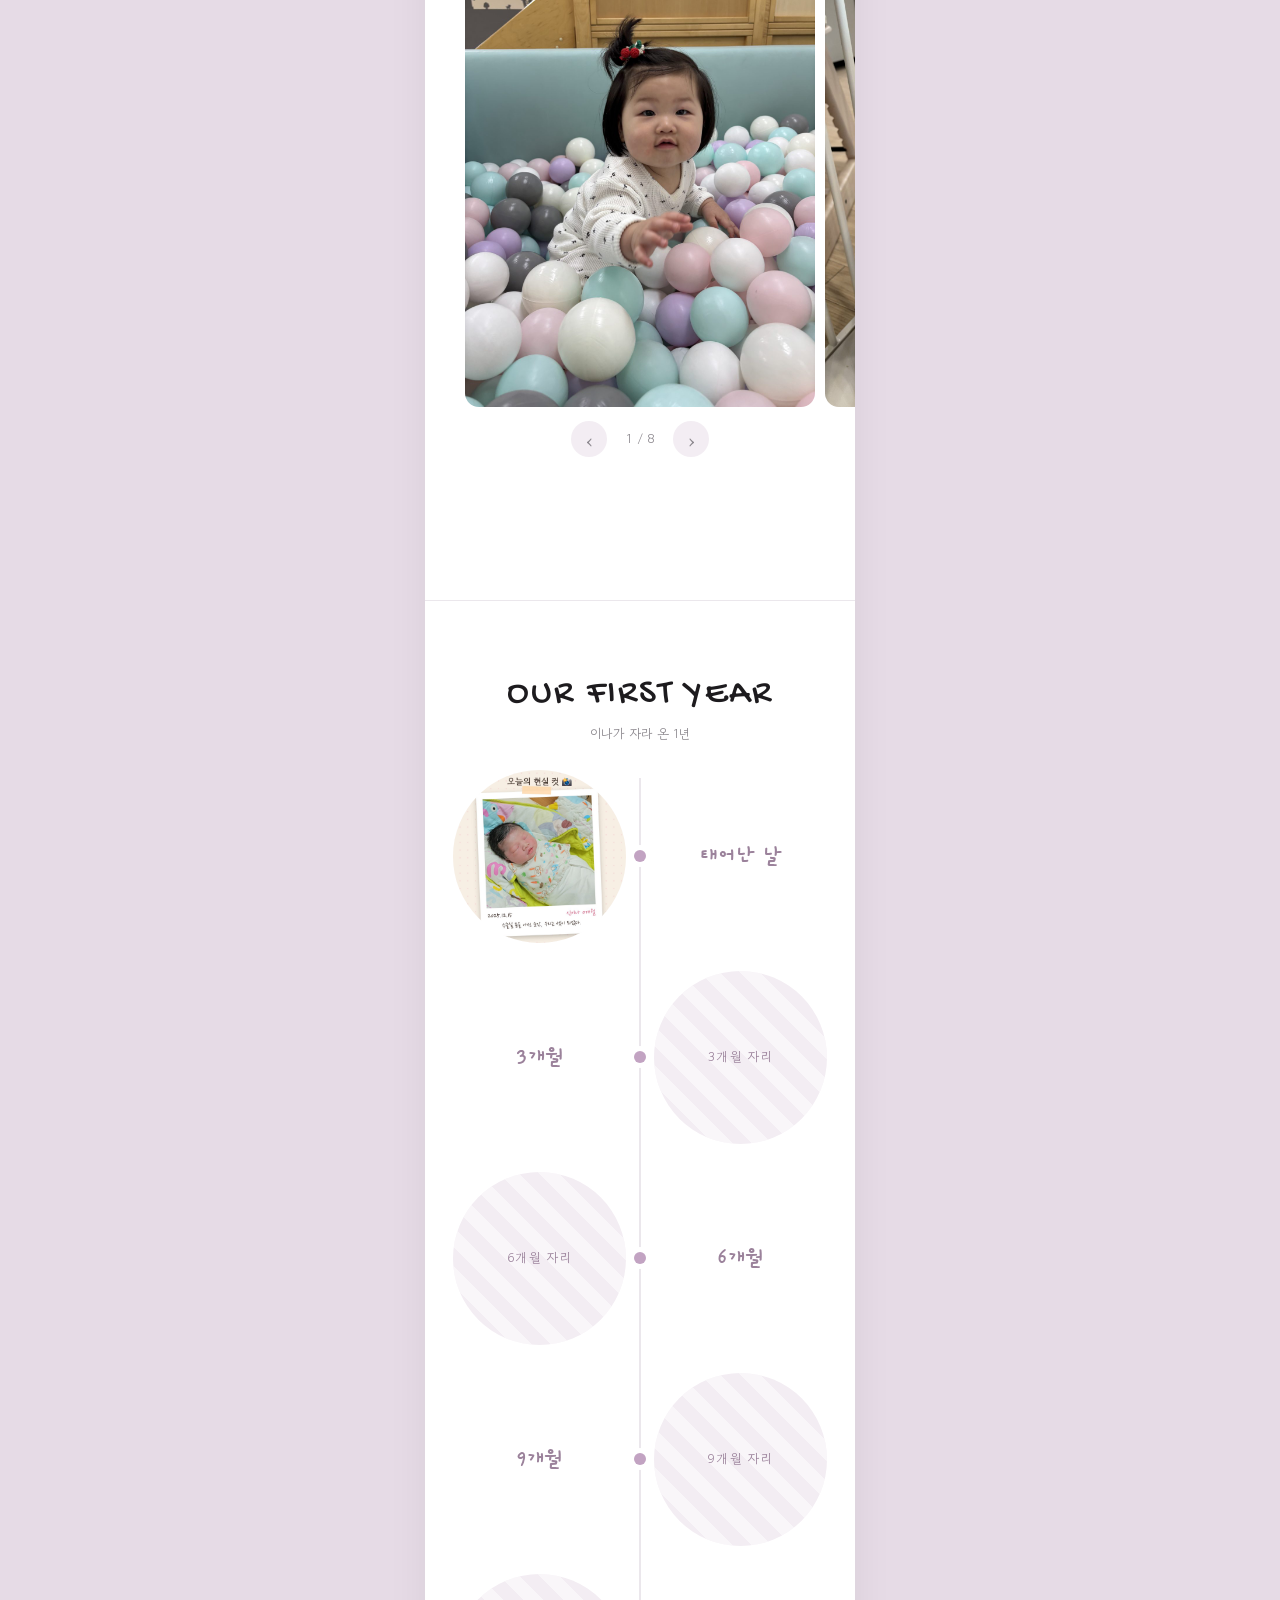
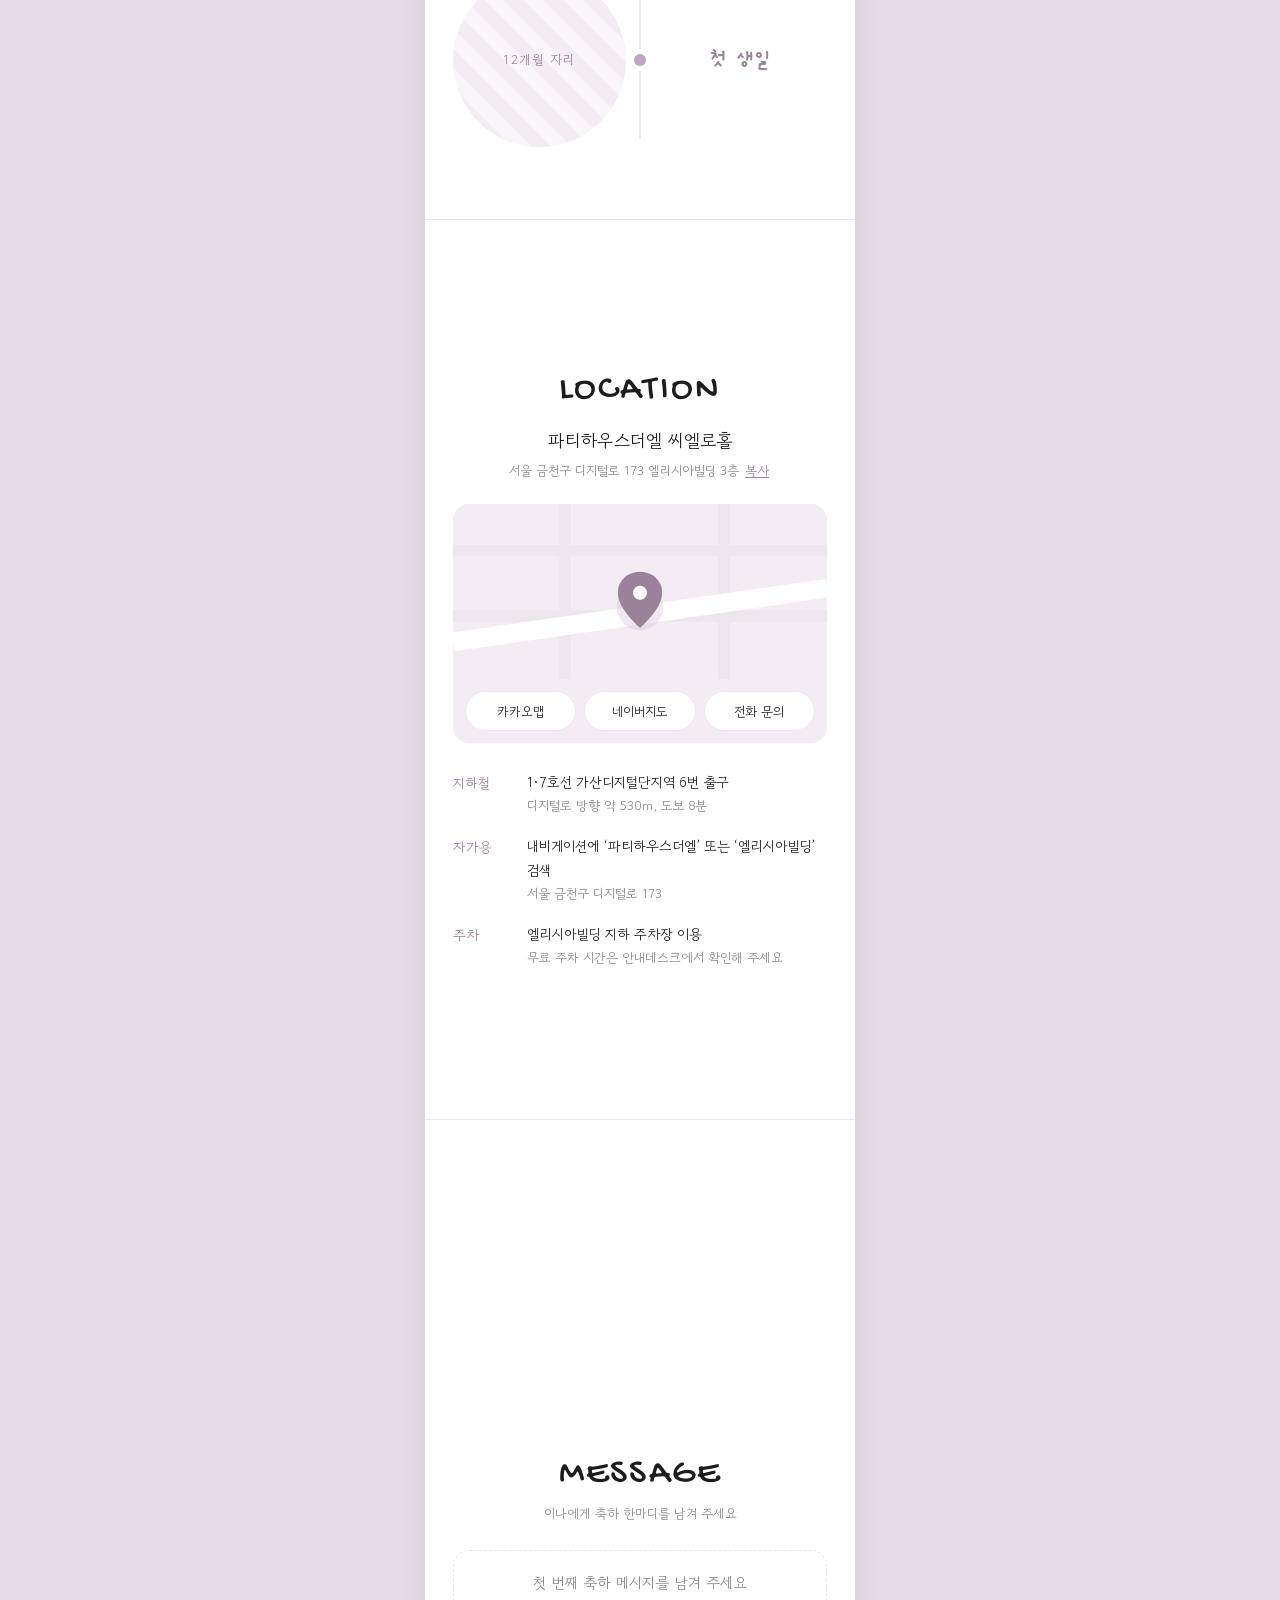
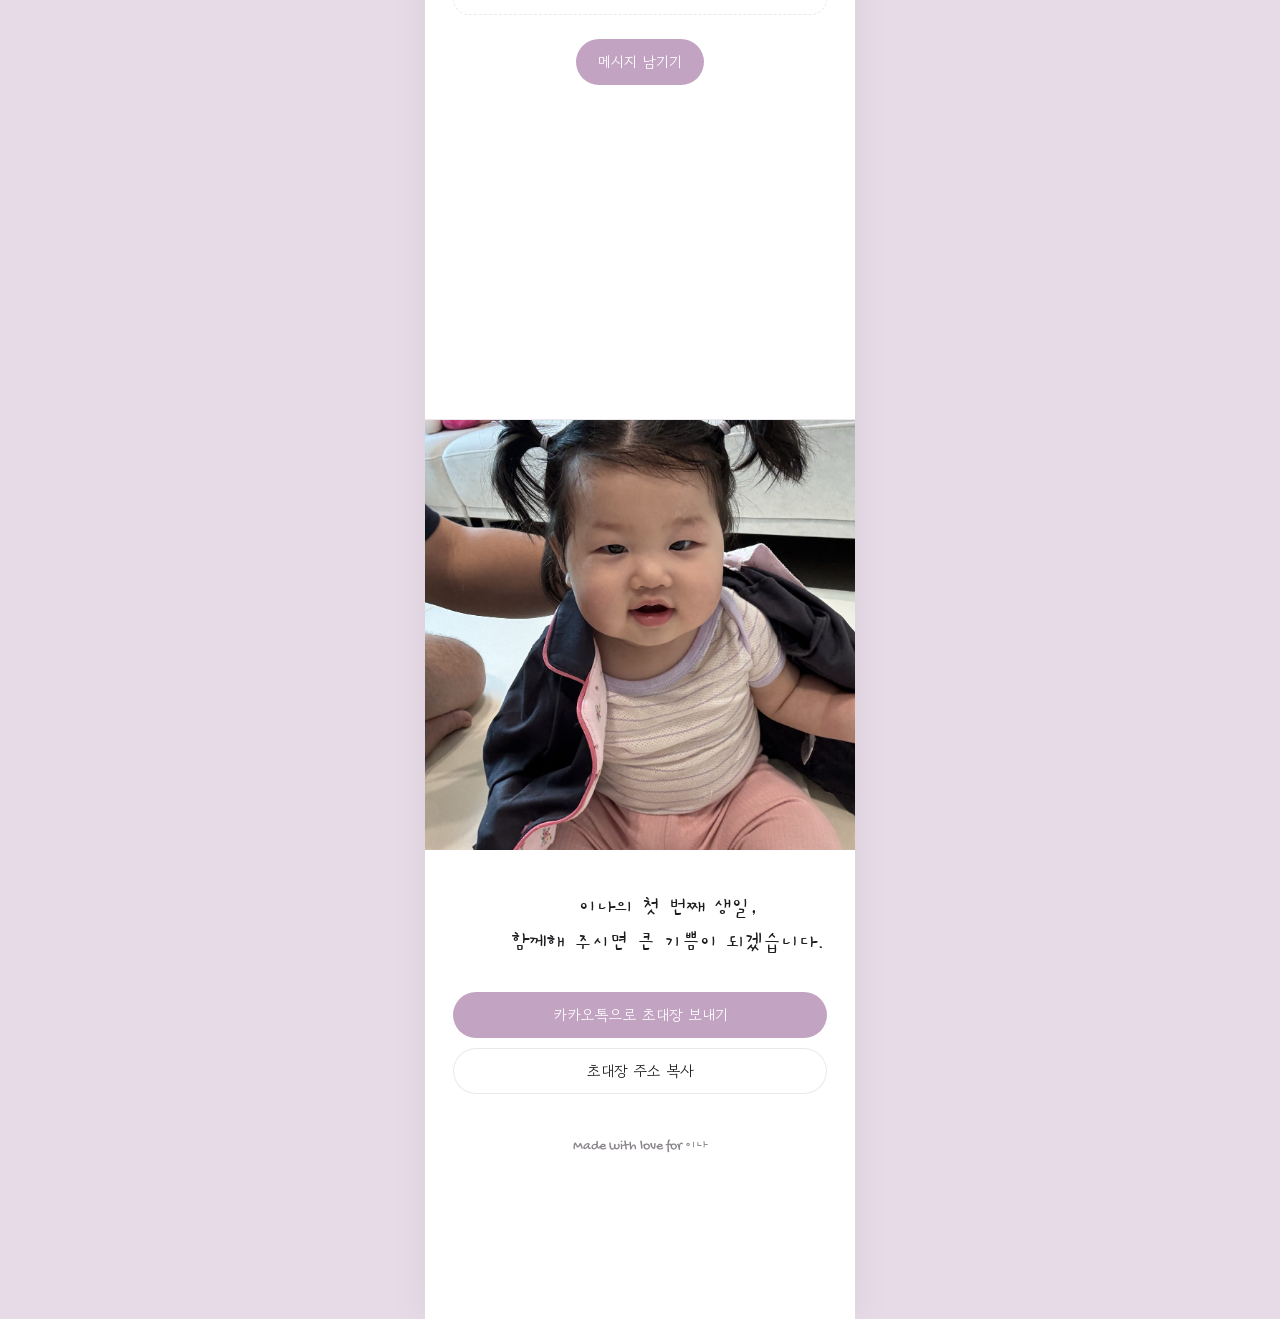
==== commit c5e95987: "Add family profile photos with baby in the center Co-Authored-By: Claude Opus 5.5 <noreply@anthropic" ====
--- a/invite/index.html
+++ b/invite/index.html
@@ -15,7 +15,7 @@
 <link rel="preconnect" href="https://fonts.googleapis.com">
 <link rel="preconnect" href="https://fonts.gstatic.com" crossorigin>
 <link rel="stylesheet" href="https://fonts.googleapis.com/css2?family=Gaegu:wght@400;700&family=Gowun+Dodum&family=Gochi+Hand&display=swap">
-<link rel="stylesheet" href="style.css?v=202610030036">
+<link rel="stylesheet" href="style.css?v=202610030041">
 </head>
 <body>
 <div class="toast" id="musicToast" role="status">배경음악이 준비되었습니다</div>
@@ -60,9 +60,9 @@
   <!-- 가족 -->
   <section class="sec family reveal">
     <div class="family-row">
-      <div class="who"><span class="role">아기</span><b id="famBaby"></b></div>
-      <div class="who"><span class="role">아빠</span><b id="famDad"></b></div>
-      <div class="who"><span class="role">엄마</span><b id="famMom"></b></div>
+      <div class="who"><div class="avatar ph" id="avDad" data-label="아빠"></div><span class="role">아빠</span><b id="famDad"></b></div>
+      <div class="who baby"><div class="avatar ph" id="avBaby" data-label="이나"></div><span class="role">아기</span><b id="famBaby"></b></div>
+      <div class="who"><div class="avatar ph" id="avMom" data-label="엄마"></div><span class="role">엄마</span><b id="famMom"></b></div>
     </div>
     <button class="btn" type="button" data-open="contactModal">축하 연락하기</button>
   </section>
@@ -173,7 +173,7 @@
 
 <div class="snack" id="snack" role="status"></div>
 
-<script src="config.js?v=202610030036"></script>
-<script src="app.js?v=202610030036"></script>
+<script src="config.js?v=202610030041"></script>
+<script src="app.js?v=202610030041"></script>
 </body>
 </html>
--- a/invite/style.css
+++ b/invite/style.css
@@ -116,8 +116,13 @@
 
 /* 가족 */
 .family { background: var(--soft); }
-.family-row { display: flex; justify-content: center; gap: 14px; margin-bottom: 28px; }
-.who { flex: 1; max-width: 104px; padding: 18px 6px; border-radius: 16px; background: var(--card); }
+.family-row { display: flex; justify-content: center; align-items: flex-end; gap: 12px; margin-bottom: 28px; }
+.who { flex: 1; max-width: 108px; padding: 16px 6px 18px; border-radius: 18px; background: var(--card); display: flex; flex-direction: column; align-items: center; }
+.avatar { width: 64px; height: 64px; margin-bottom: 10px; border-radius: 50%; overflow: hidden; box-shadow: 0 0 0 3px var(--card), 0 0 0 5px var(--soft); }
+.avatar.ph:not(.has-img)::after { font-size: 11px; letter-spacing: 0; }
+.who.baby { max-width: 120px; padding-top: 20px; }
+.who.baby .avatar { width: 84px; height: 84px; box-shadow: 0 0 0 3px var(--card), 0 0 0 6px var(--accent); }
+.who.baby b { color: var(--accent-deep); }
 .who .role { display: block; color: var(--muted); font-size: 12px; }
 .who b { font-weight: 400; font-size: 16px; }
 
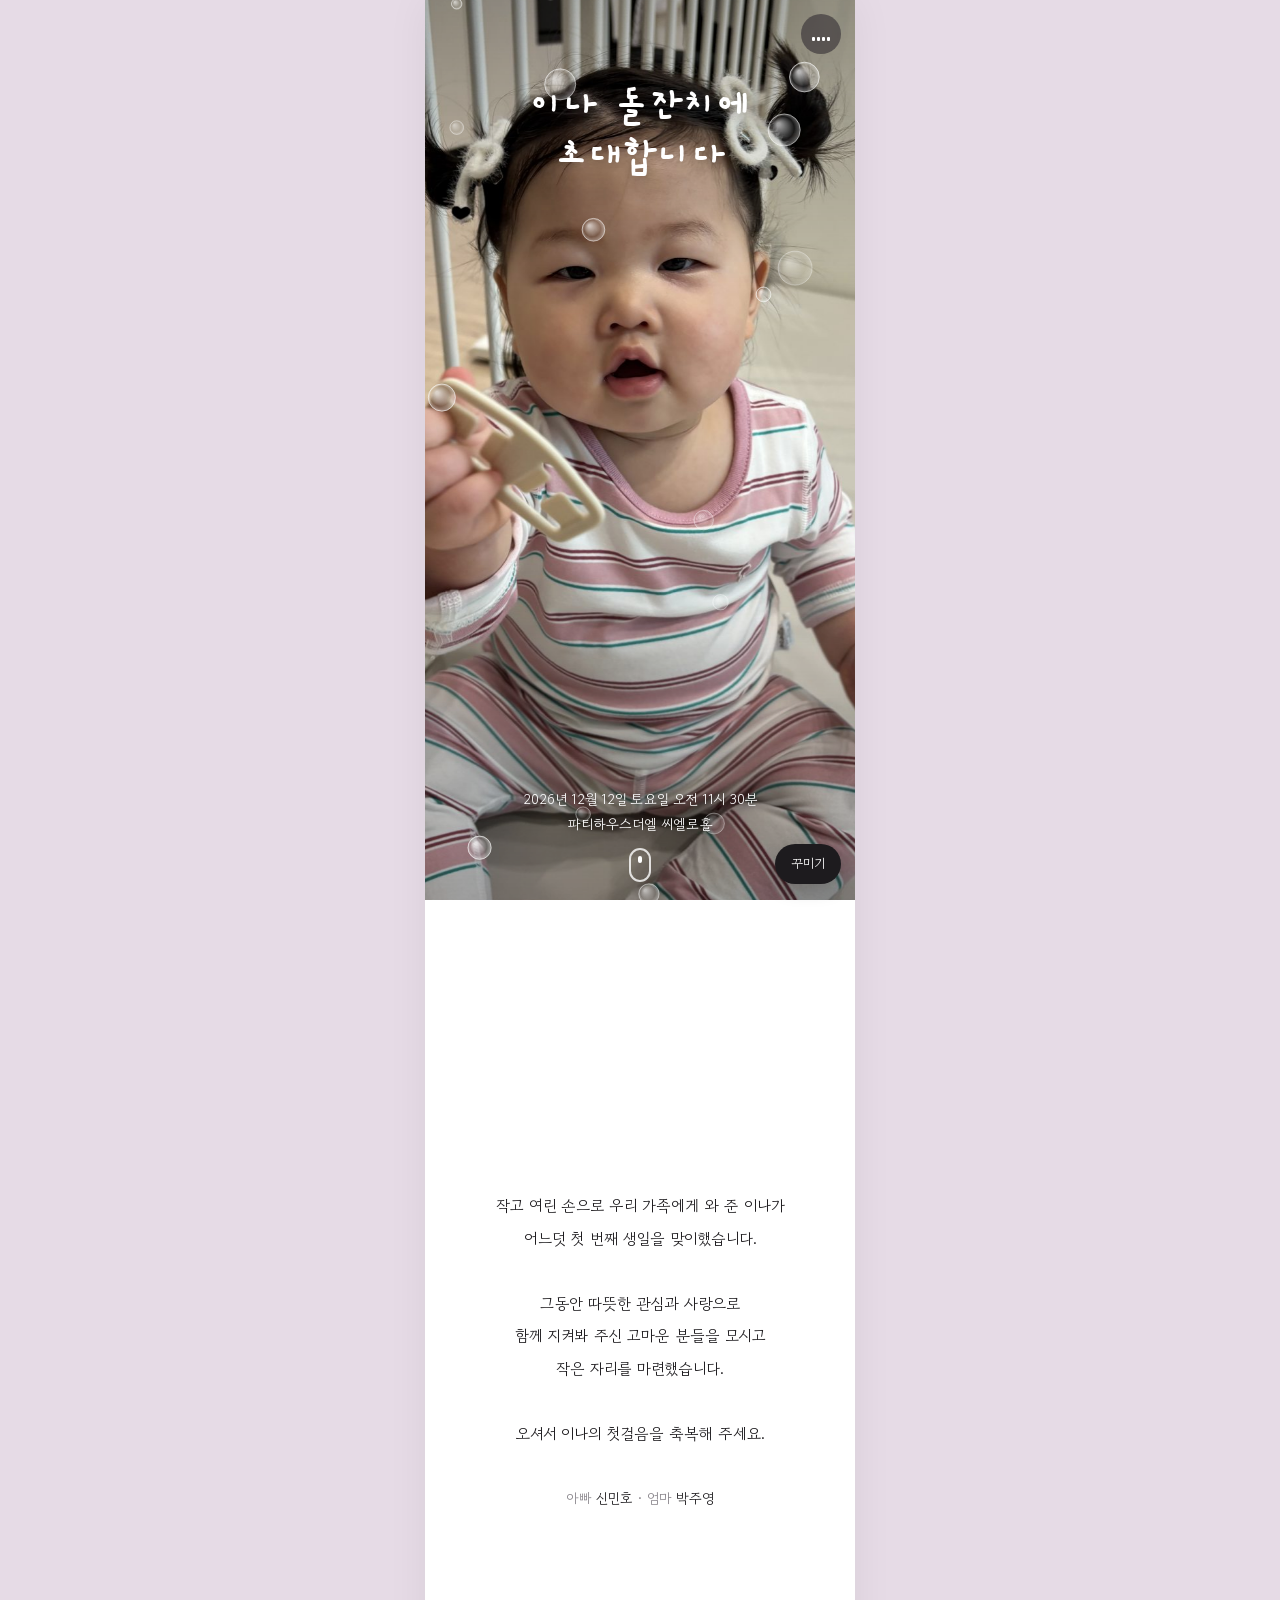
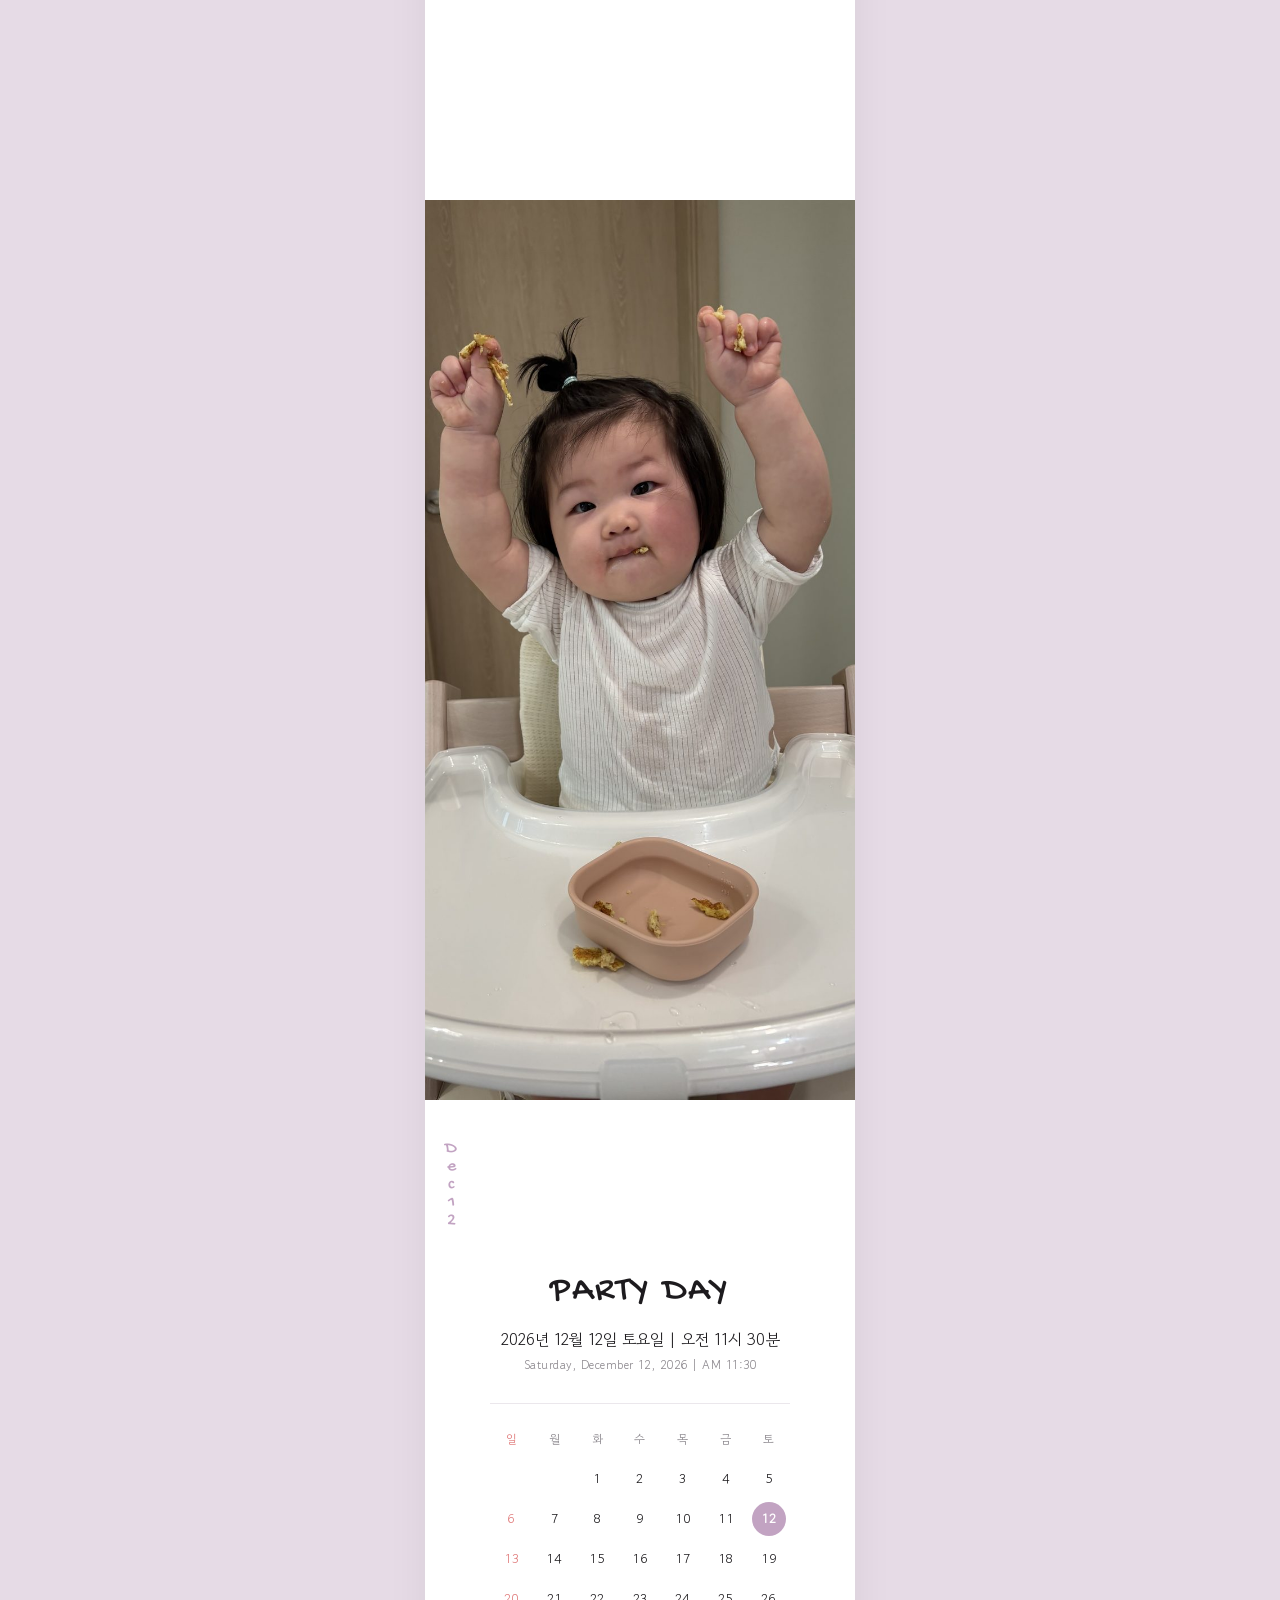
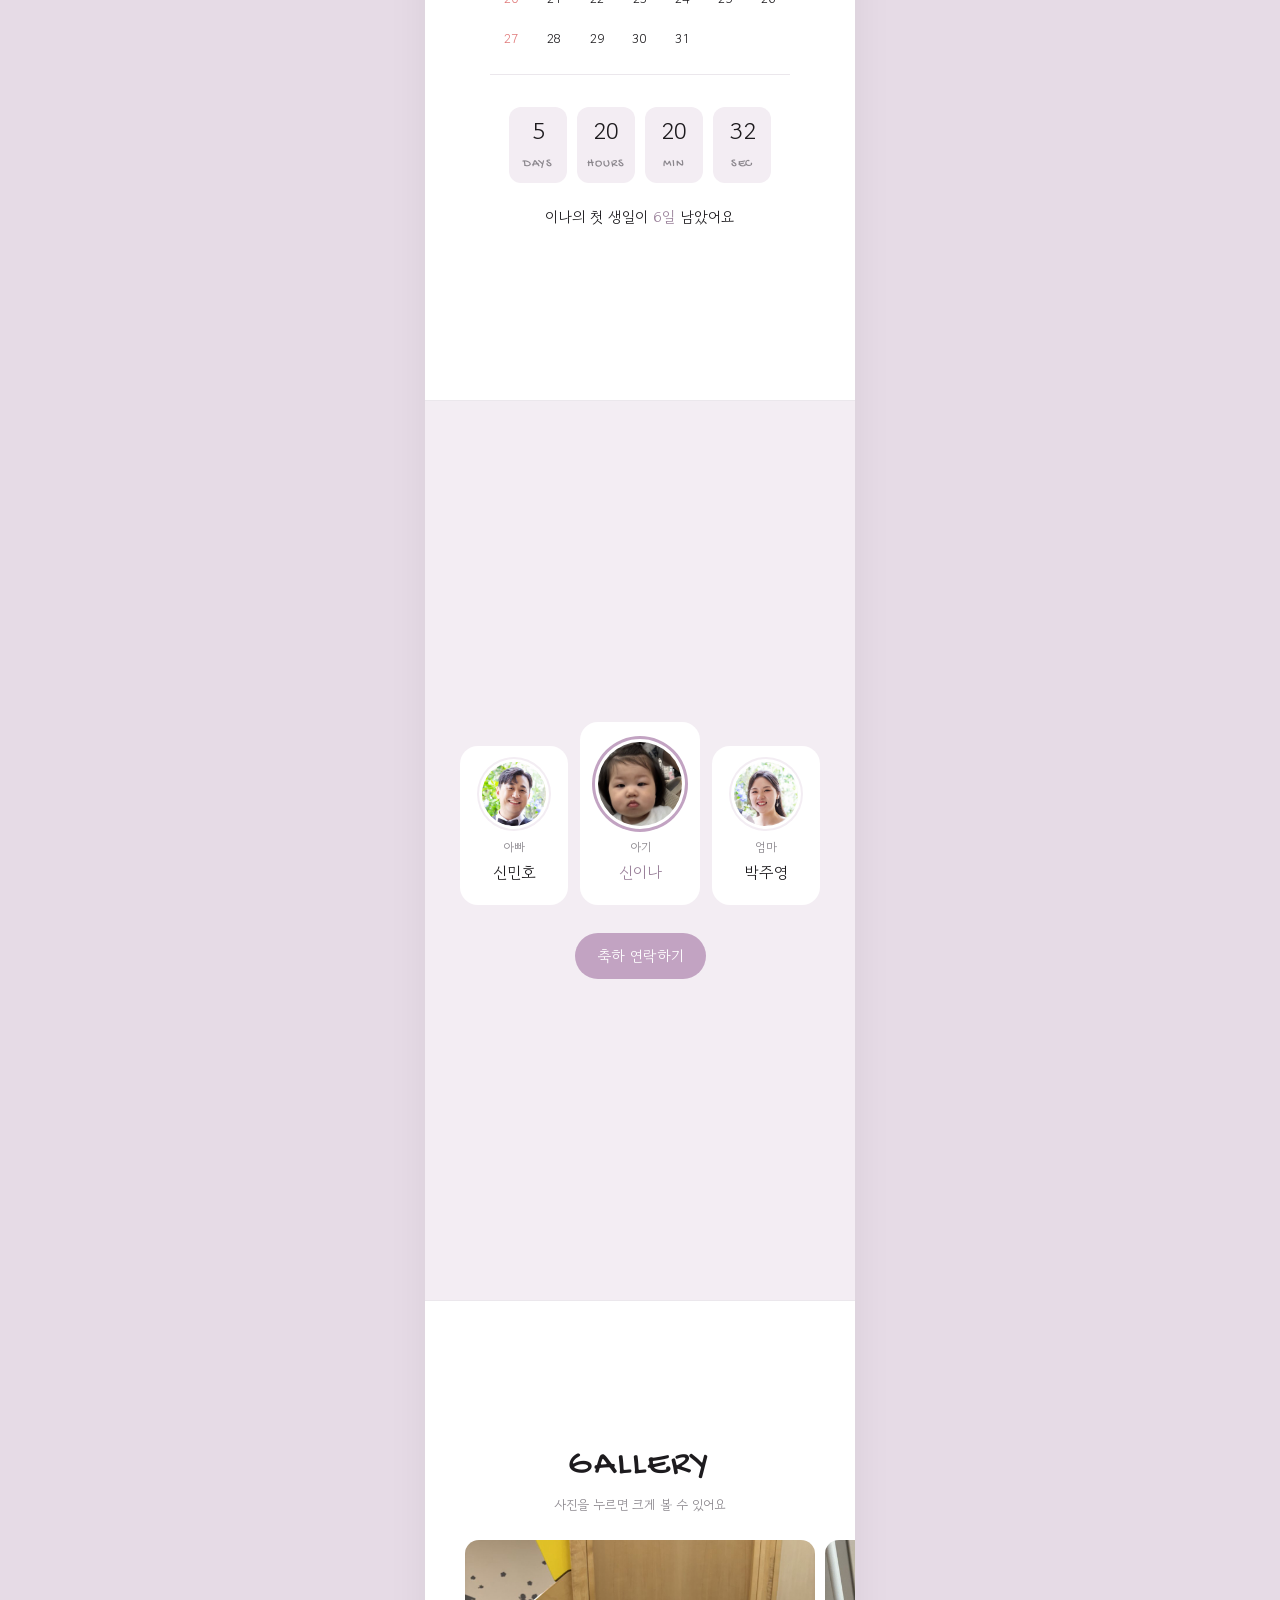
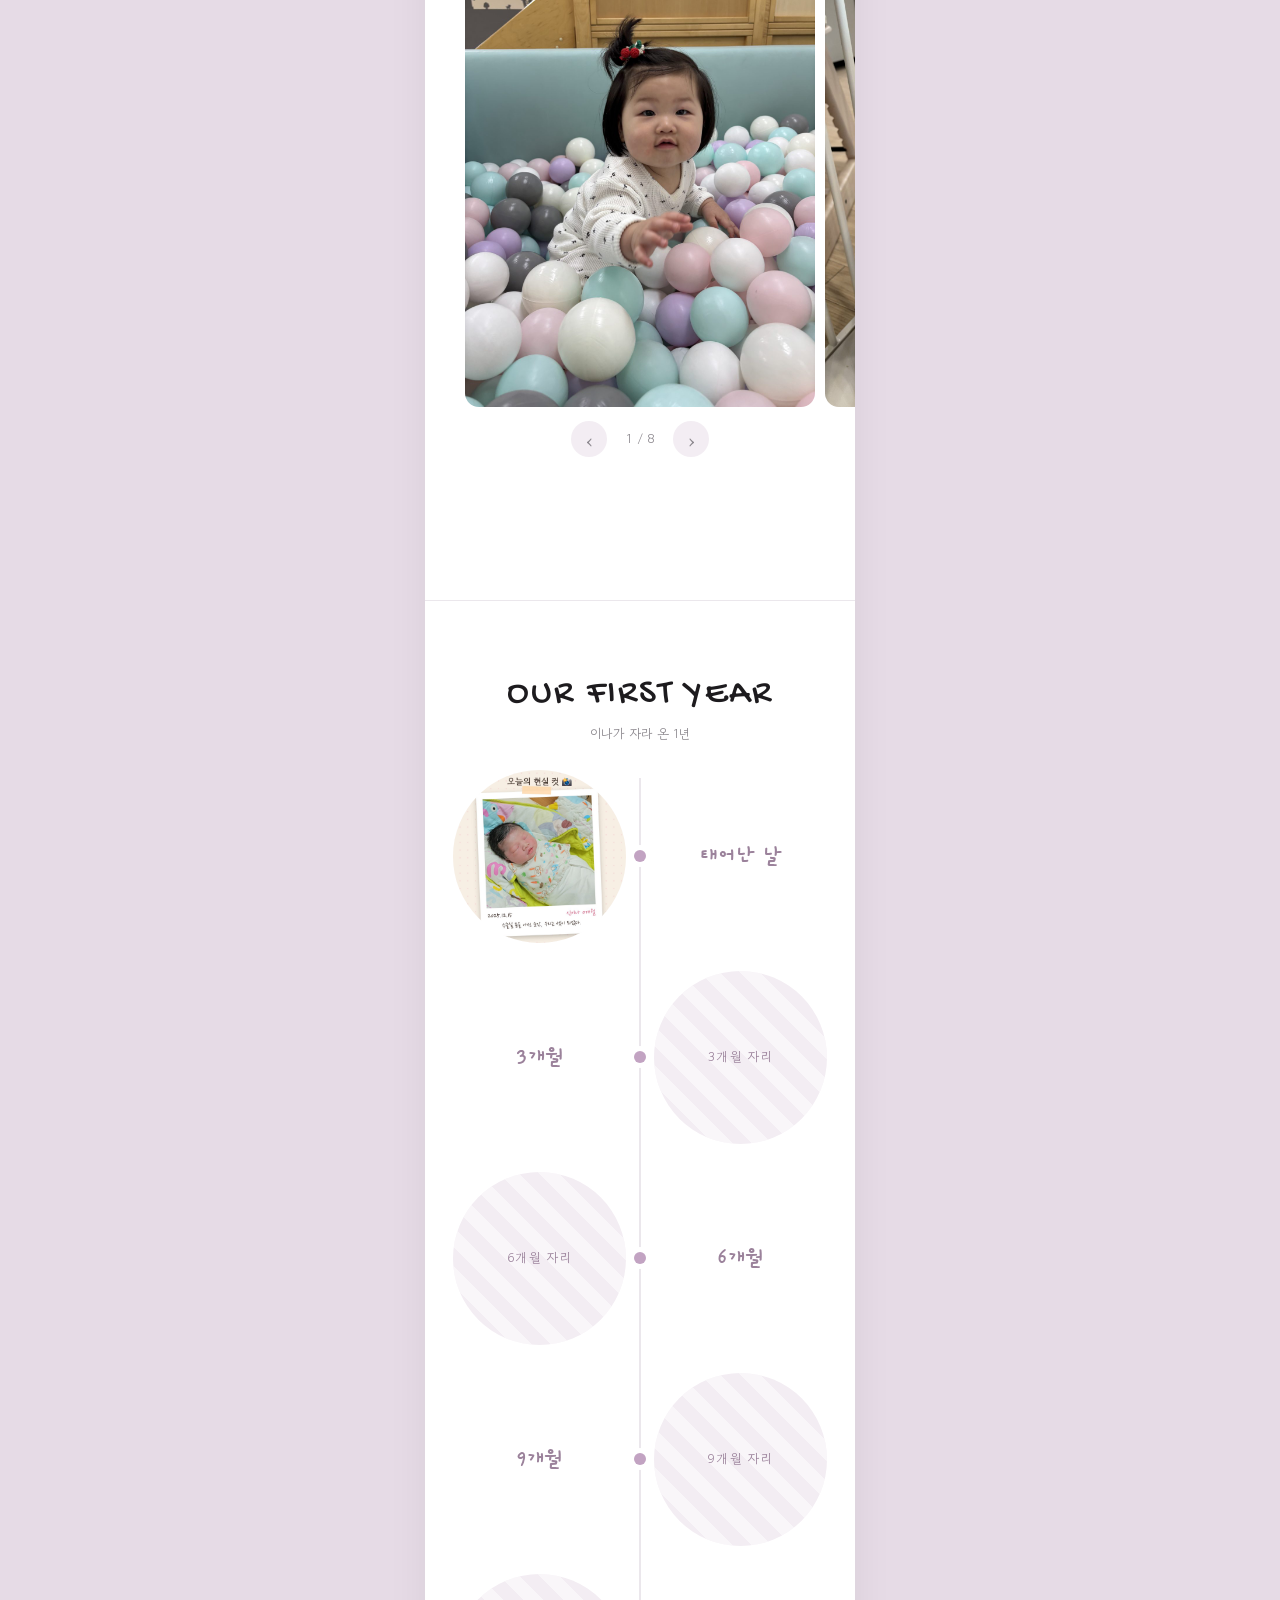
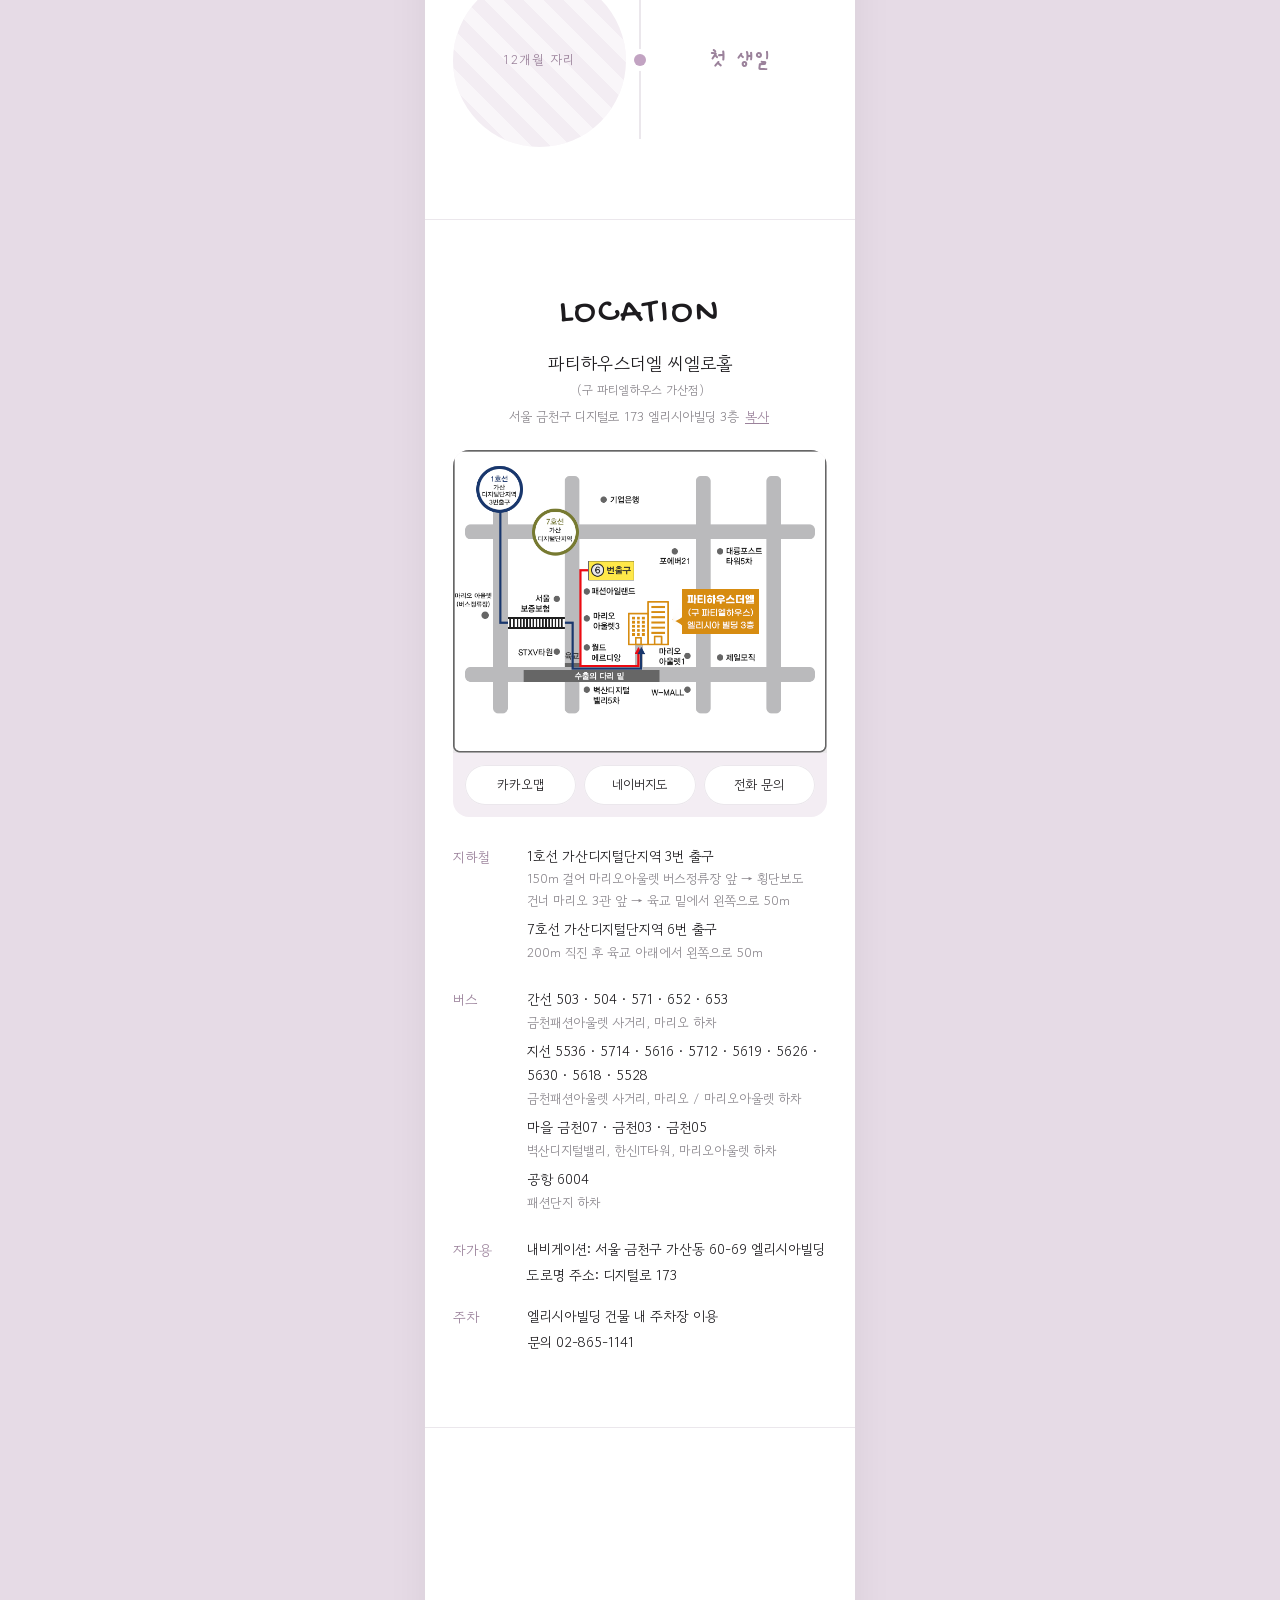
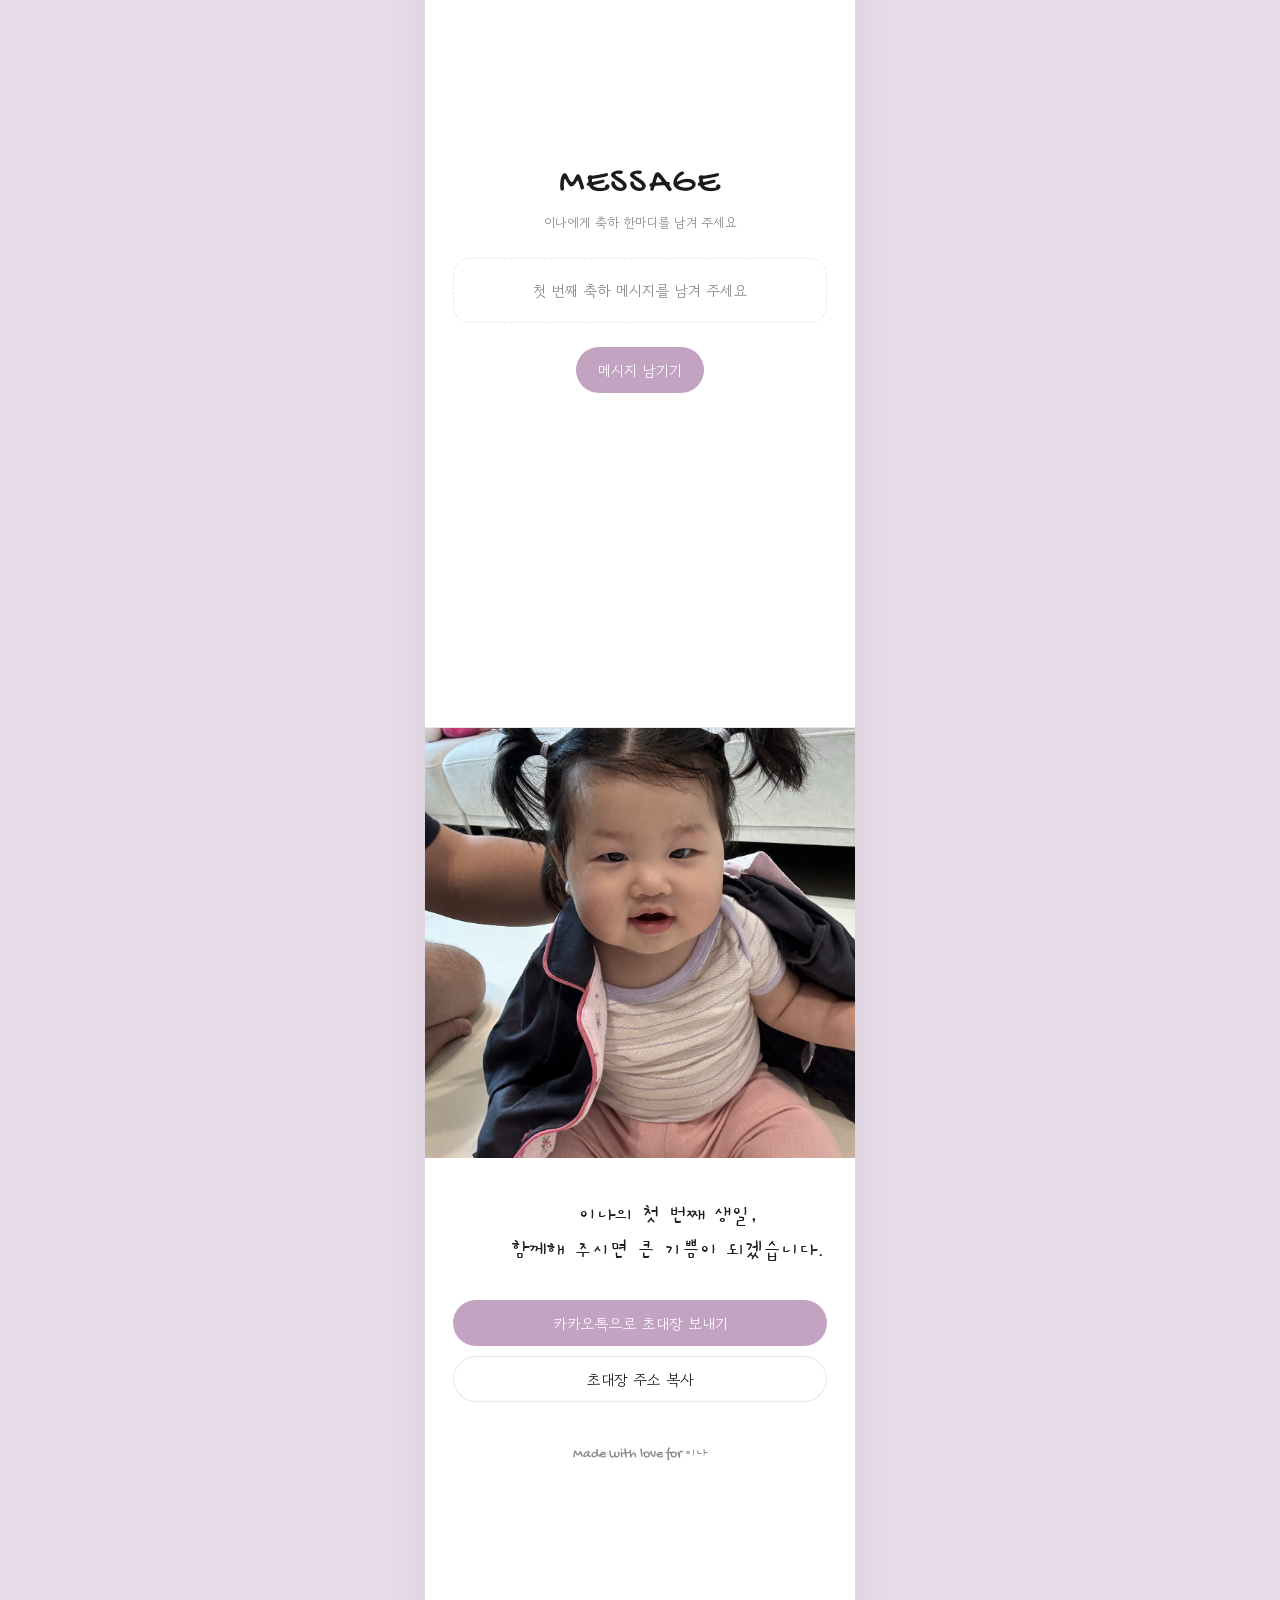
==== commit fa04c7c7: "Use venue map image and official directions Co-Authored-By: Claude Opus 5.5 <noreply@anthropic.com>" ====
--- a/invite/index.html
+++ b/invite/index.html
@@ -15,7 +15,7 @@
 <link rel="preconnect" href="https://fonts.googleapis.com">
 <link rel="preconnect" href="https://fonts.gstatic.com" crossorigin>
 <link rel="stylesheet" href="https://fonts.googleapis.com/css2?family=Gaegu:wght@400;700&family=Gowun+Dodum&family=Gochi+Hand&display=swap">
-<link rel="stylesheet" href="style.css?v=202610030041">
+<link rel="stylesheet" href="style.css?v=202610030045">
 </head>
 <body>
 <div class="toast" id="musicToast" role="status">배경음악이 준비되었습니다</div>
@@ -90,16 +90,10 @@
   <section class="sec location reveal">
     <h2 class="eyebrow">LOCATION</h2>
     <p class="venue-name" id="venueName"></p>
+    <p class="venue-old" id="venueOld"></p>
     <p class="venue-addr"><span id="venueAddr"></span> <button type="button" class="link" id="copyAddr">복사</button></p>
     <div class="map-card">
-      <svg viewBox="0 0 320 150" aria-hidden="true" class="map-art">
-        <rect width="320" height="150" fill="var(--soft)"/>
-        <path d="M0 96H320M0 40H320M96 0V150M232 0V150" stroke="var(--line)" stroke-width="10"/>
-        <path d="M0 118L320 72" stroke="var(--card)" stroke-width="16"/>
-        <circle cx="160" cy="88" r="20" fill="var(--accent)" opacity=".25"/>
-        <path d="M160 58c-11 0-19 8-19 18 0 14 19 30 19 30s19-16 19-30c0-10-8-18-19-18z" fill="var(--accent-deep)"/>
-        <circle cx="160" cy="76" r="6" fill="var(--card)"/>
-      </svg>
+      <button type="button" class="map-img" id="mapImgBtn" aria-label="약도 크게 보기"><img id="mapImg" alt="파티하우스더엘 약도: 가산디지털단지역 1호선 3번 출구, 7호선 6번 출구에서 엘리시아빌딩까지" loading="lazy"></button>
       <div class="map-btns">
         <a class="btn ghost" id="kakaoMap" target="_blank" rel="noopener">카카오맵</a>
         <a class="btn ghost" id="naverMap" target="_blank" rel="noopener">네이버지도</a>
@@ -173,7 +167,7 @@
 
 <div class="snack" id="snack" role="status"></div>
 
-<script src="config.js?v=202610030041"></script>
-<script src="app.js?v=202610030041"></script>
+<script src="config.js?v=202610030045"></script>
+<script src="app.js?v=202610030045"></script>
 </body>
 </html>
--- a/invite/style.css
+++ b/invite/style.css
@@ -147,7 +147,9 @@
 .venue-name { margin: 6px 0 2px; font-size: 18px; }
 .venue-addr { margin: 0 0 22px; color: var(--muted); font-size: 13px; }
 .map-card { border-radius: 16px; overflow: hidden; background: var(--soft); margin-bottom: 28px; }
-.map-art { display: block; width: 100%; height: auto; }
+.map-img { display: block; width: 100%; padding: 0; border: 0; background: #fff; cursor: zoom-in; }
+.map-img img { display: block; width: 100%; height: auto; }
+.venue-old { margin: -2px 0 4px; color: var(--muted); font-size: 12px; }
 .map-btns { display: grid; grid-template-columns: repeat(3, 1fr); gap: 8px; padding: 12px; }
 .map-btns .btn { min-height: 40px; padding: 0 8px; font-size: 13px; }
 .transport { margin: 0; text-align: left; display: grid; gap: 18px; }
@@ -155,7 +157,8 @@
 .transport dt { color: var(--accent-deep); font-size: 14px; }
 .transport dd { margin: 0; font-size: 14px; line-height: 1.7; }
 .transport dd span { display: block; }
-.transport dd span + span { color: var(--muted); font-size: 13px; }
+.transport dd .tp-sub { color: var(--muted); font-size: 13px; margin-bottom: 6px; }
+.transport dd .tp-main + .tp-main { margin-top: 2px; }
 
 /* 방명록 */
 .guestbook { list-style: none; margin: 0 0 24px; padding: 0; display: grid; gap: 12px; text-align: left; }
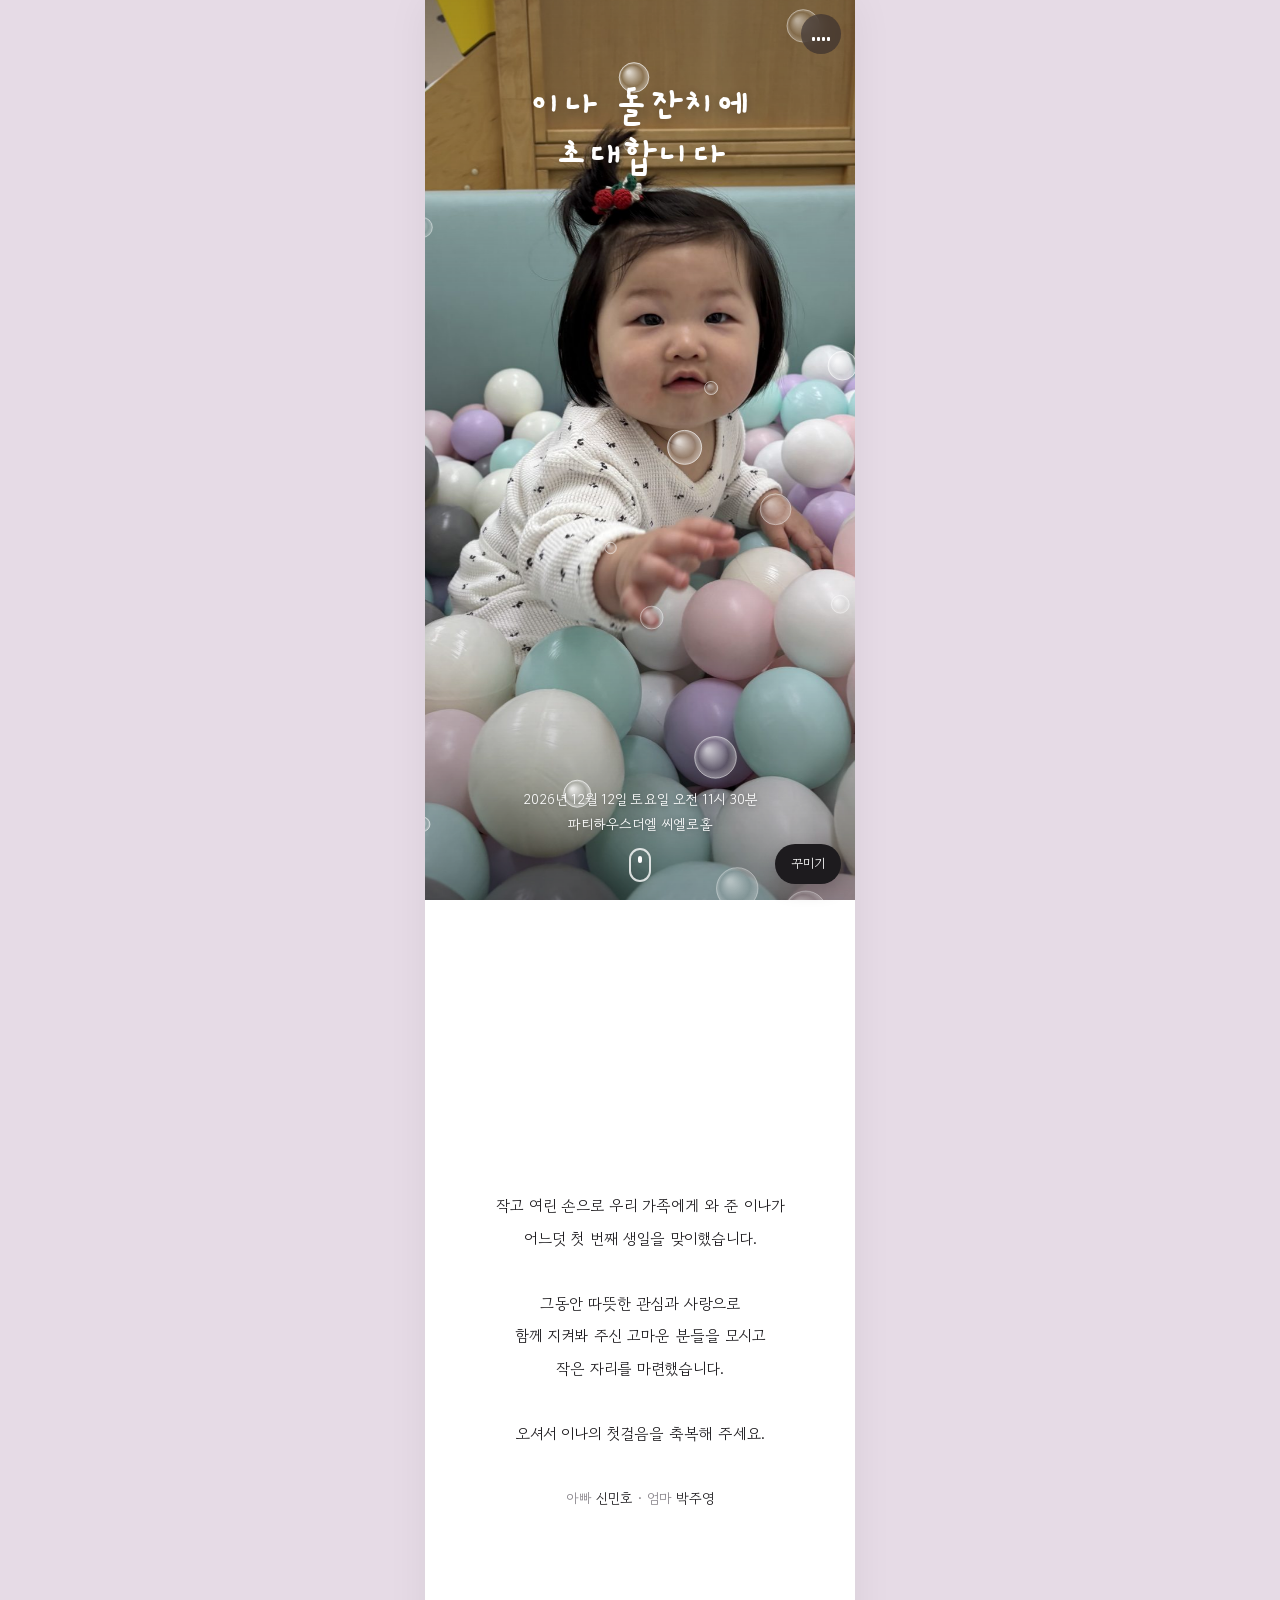
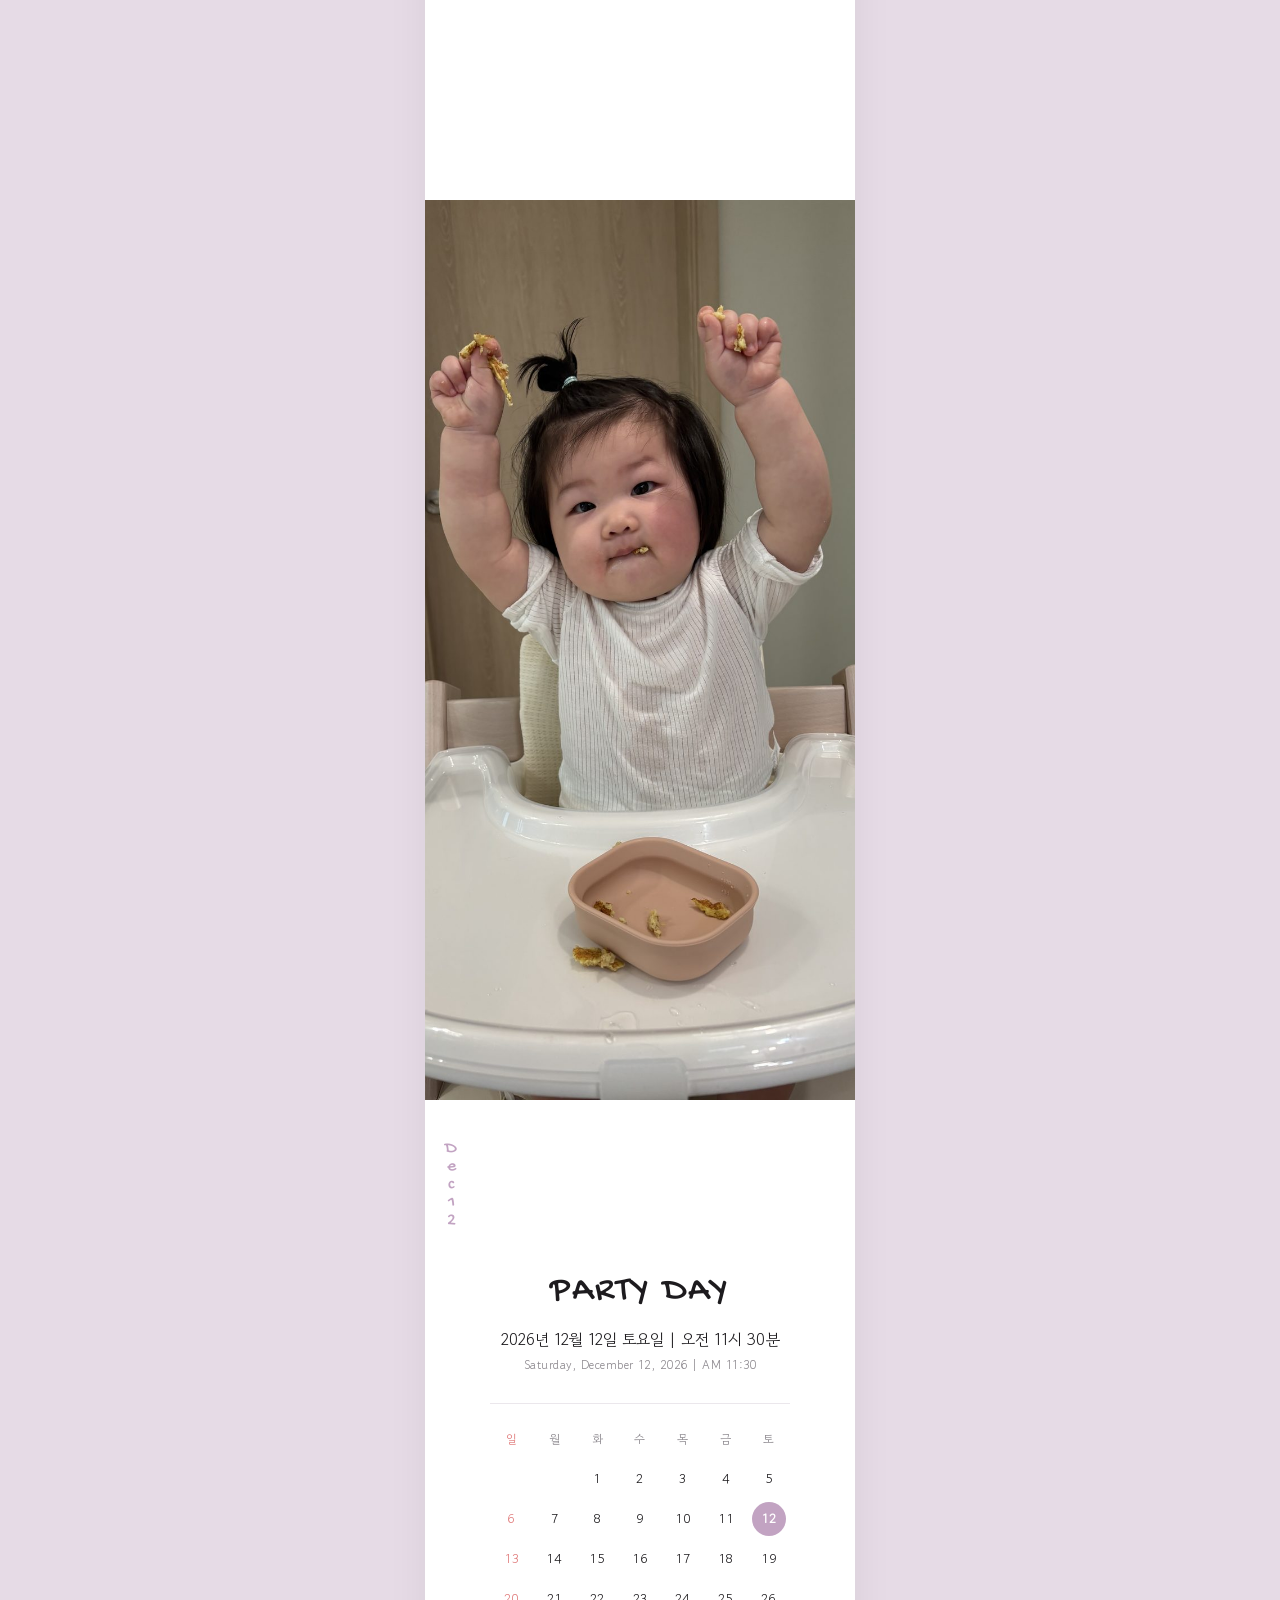
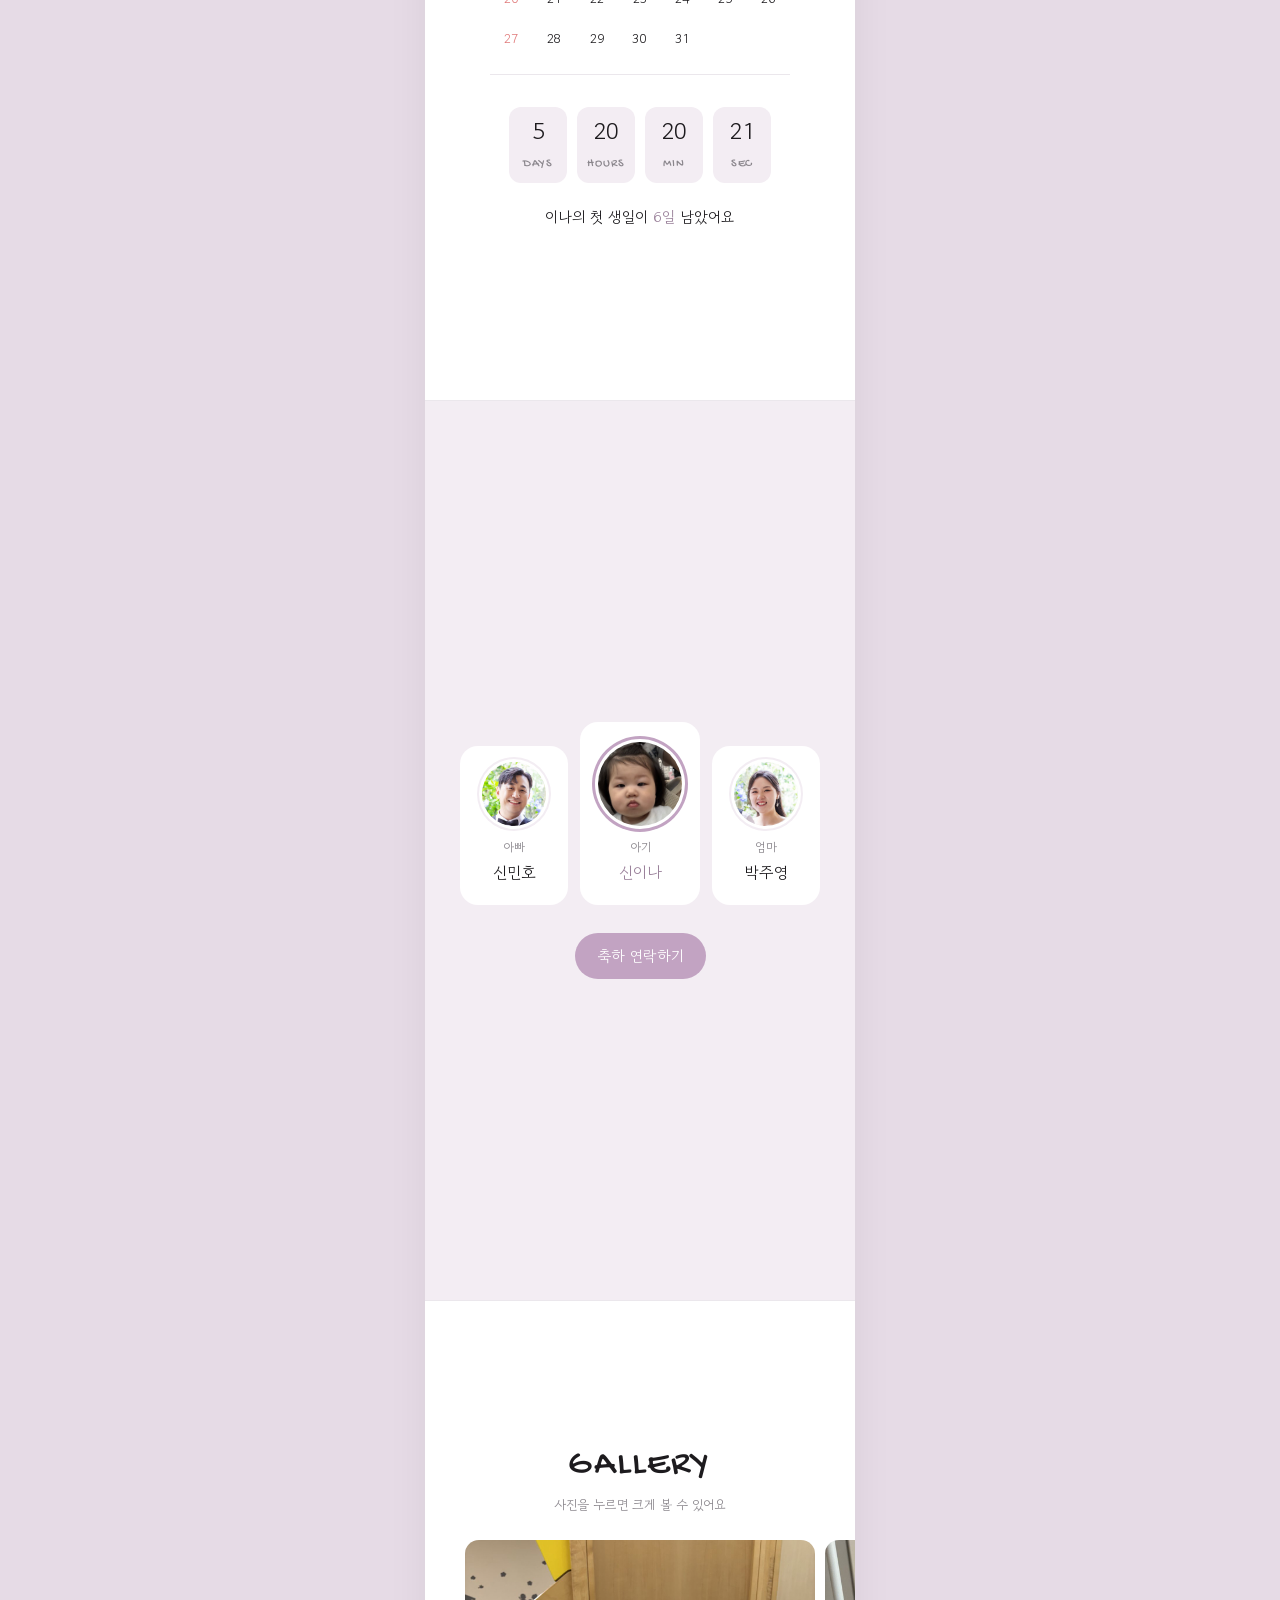
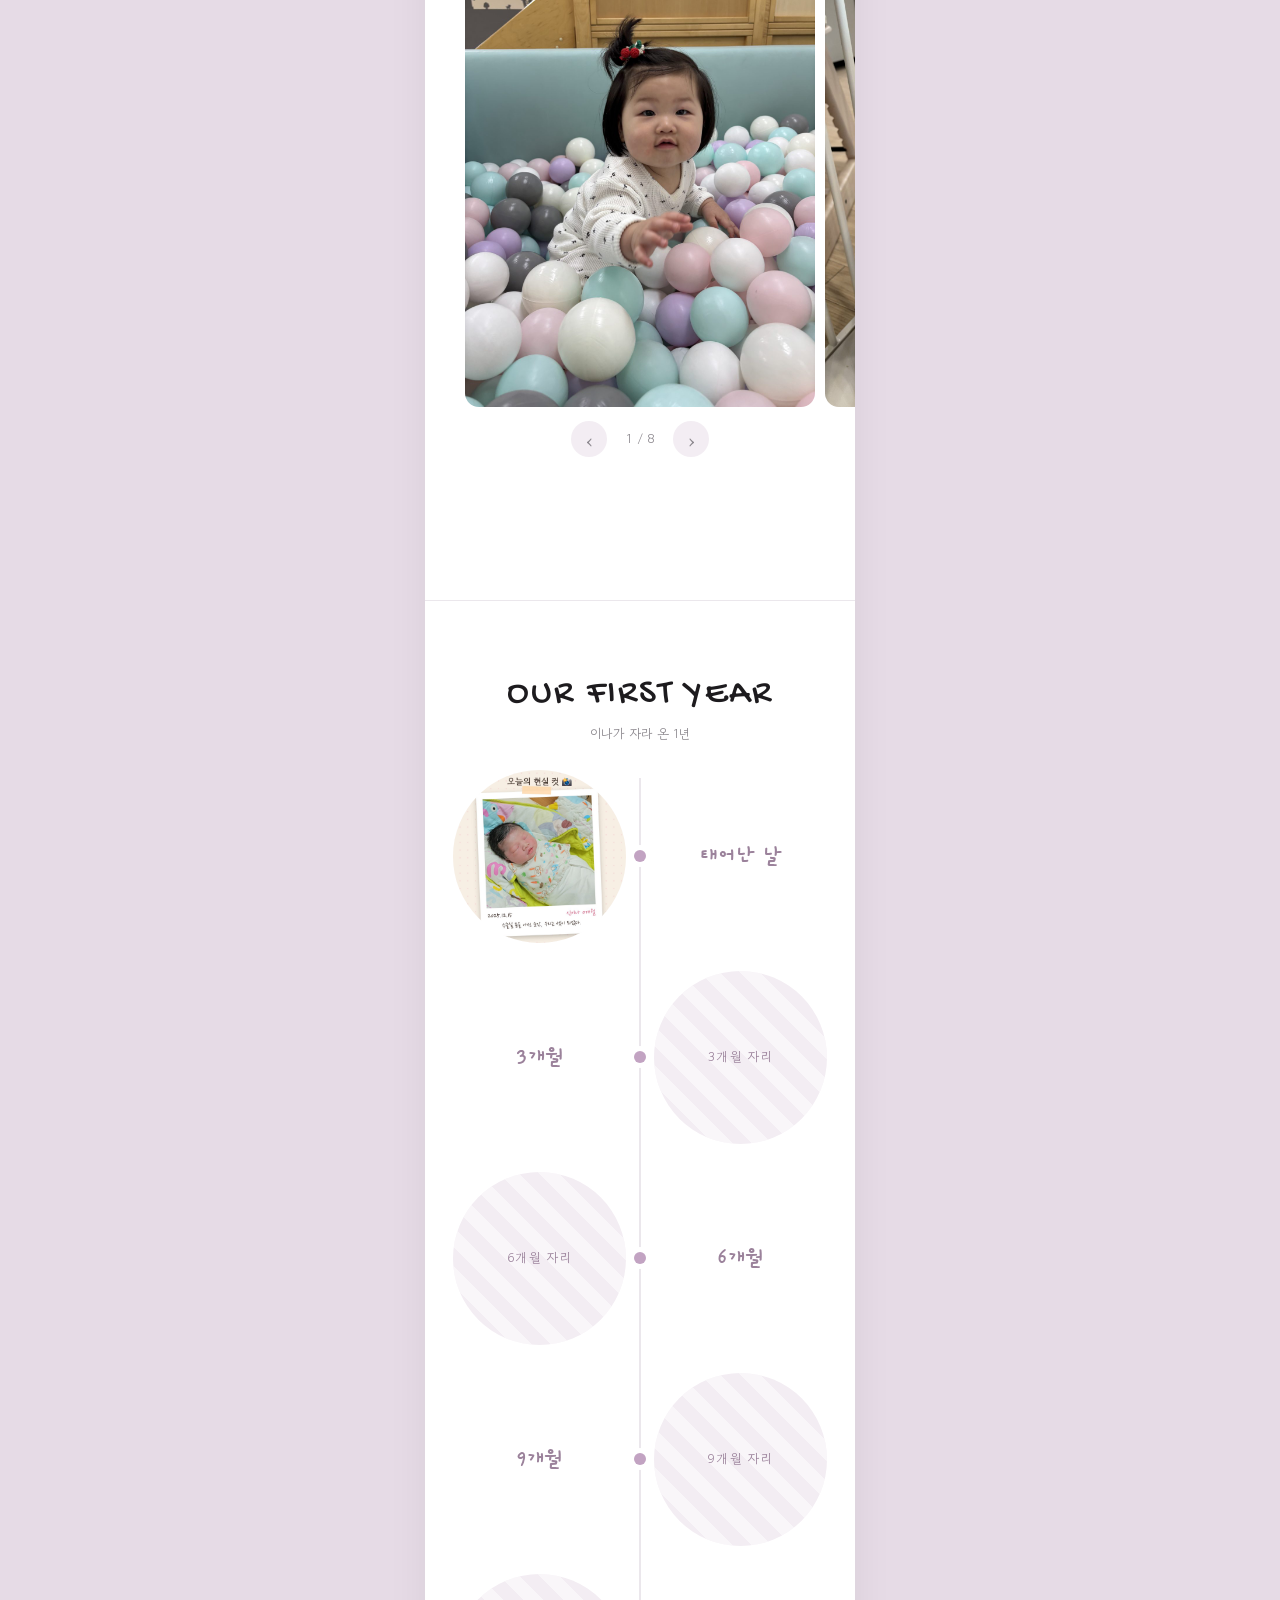
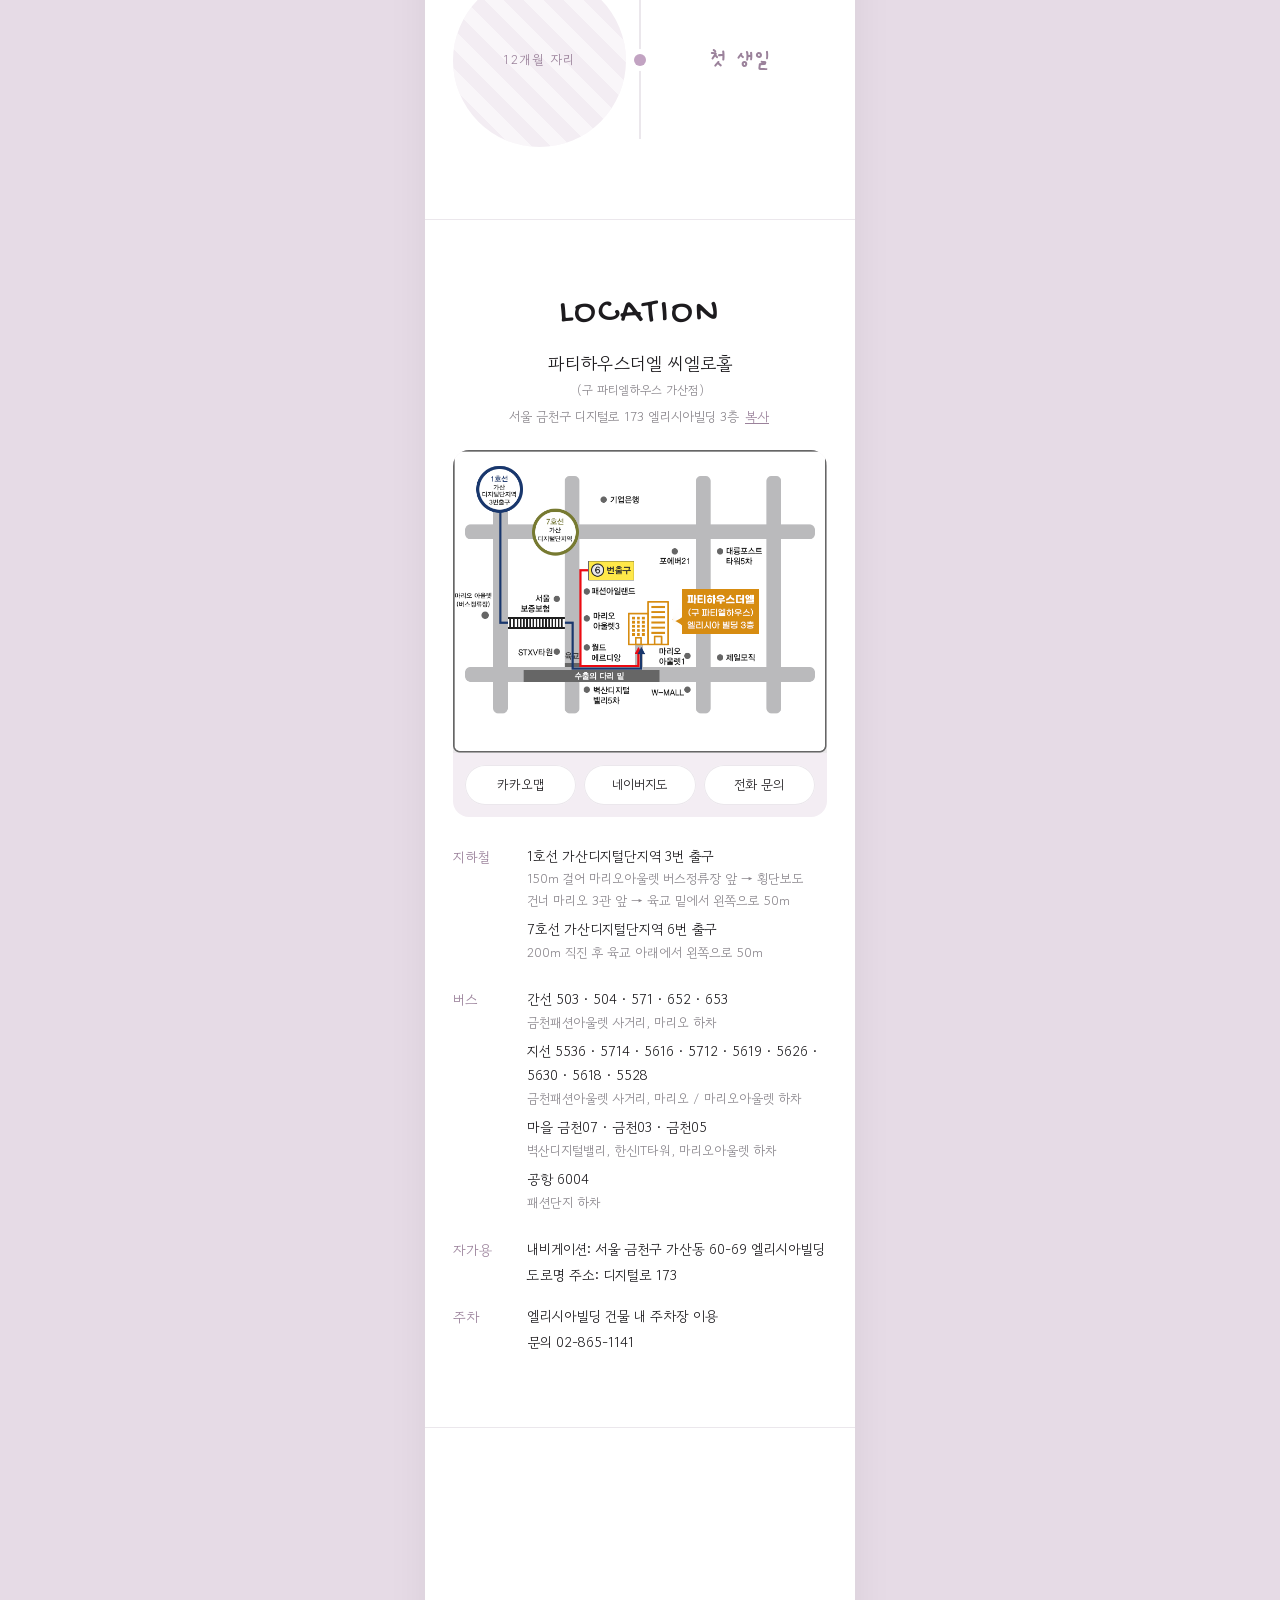
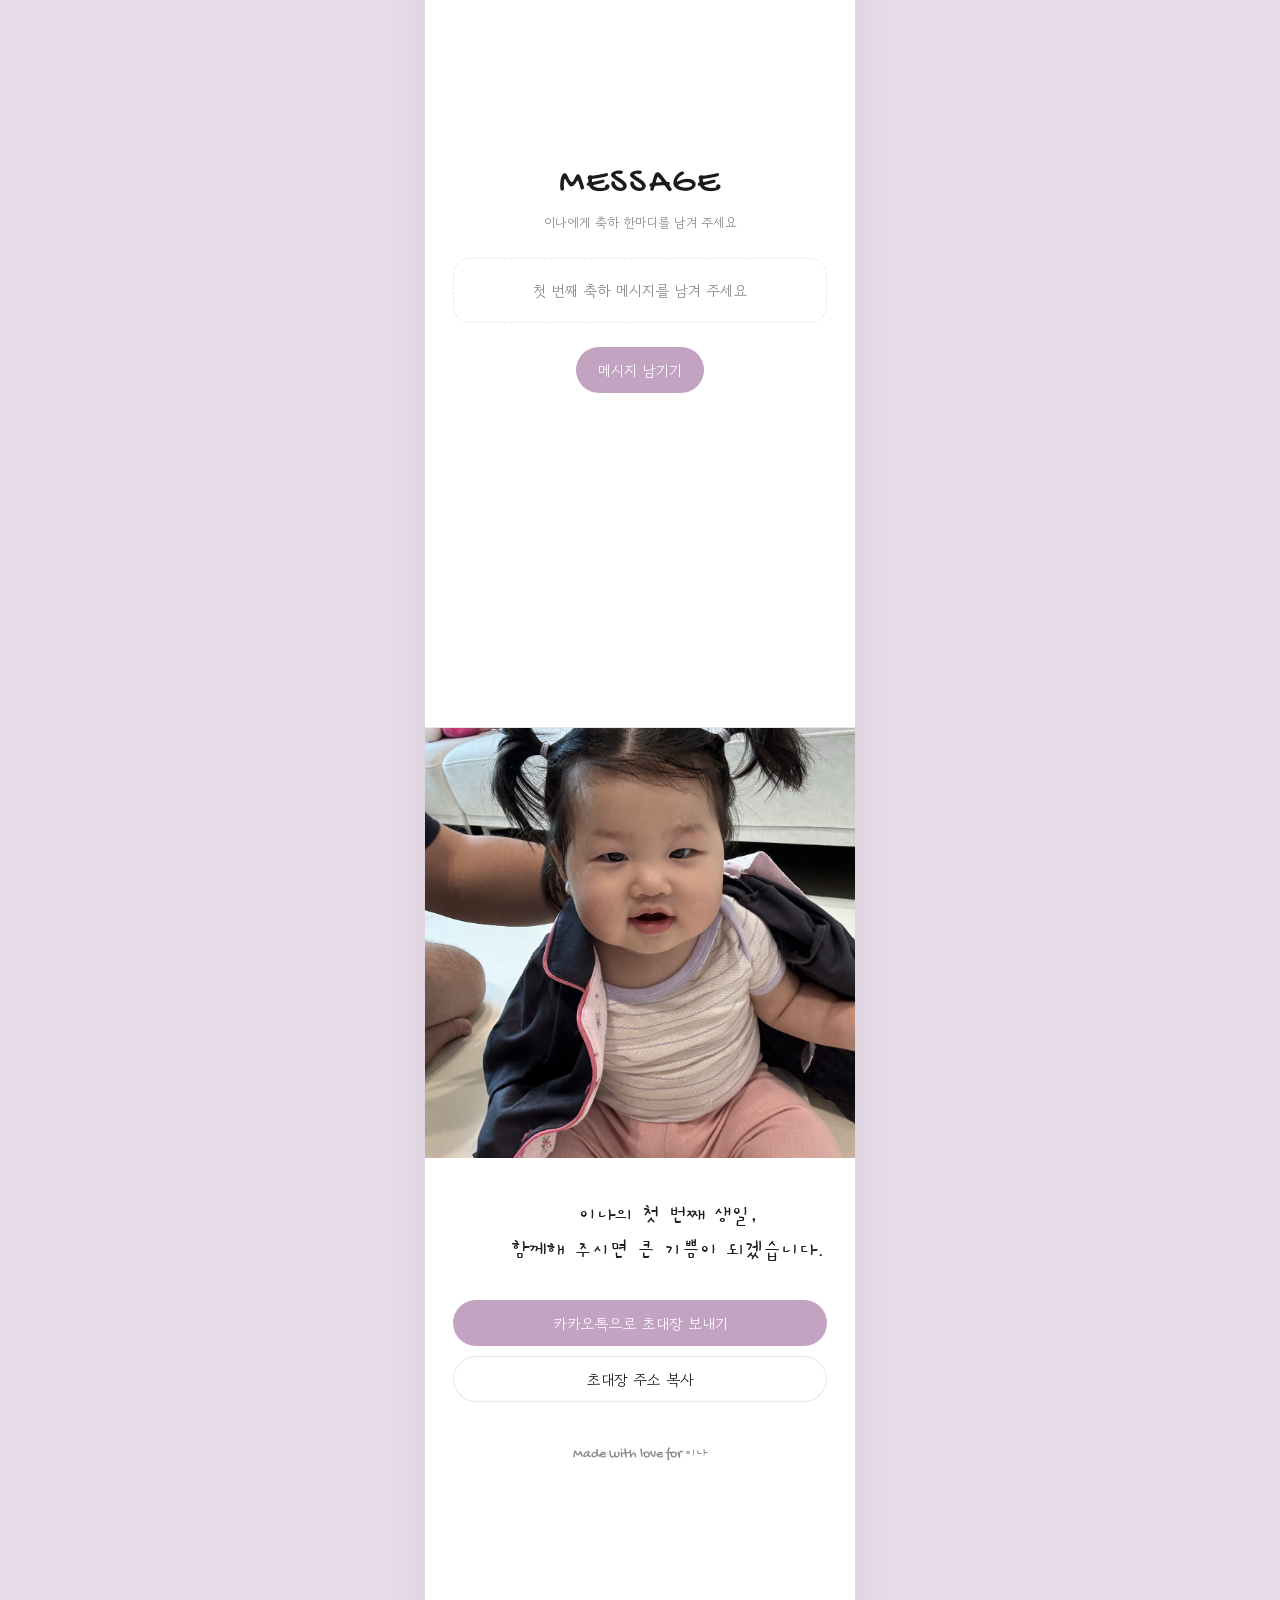
==== commit 5985abbc: "Add arch-photo intro option with picker Co-Authored-By: Claude Opus 5.5 <noreply@anthropic.com>" ====
--- a/invite/index.html
+++ b/invite/index.html
@@ -14,8 +14,8 @@
 <meta property="og:url" content="https://smh930722.github.io/ina1years/invite/">
 <link rel="preconnect" href="https://fonts.googleapis.com">
 <link rel="preconnect" href="https://fonts.gstatic.com" crossorigin>
-<link rel="stylesheet" href="https://fonts.googleapis.com/css2?family=Gaegu:wght@400;700&family=Gowun+Dodum&family=Gochi+Hand&display=swap">
-<link rel="stylesheet" href="style.css?v=202610030045">
+<link rel="stylesheet" href="https://fonts.googleapis.com/css2?family=Gaegu:wght@400;700&family=Gowun+Dodum&family=Gochi+Hand&family=Fraunces:opsz,wght@9..144,700&display=swap">
+<link rel="stylesheet" href="style.css?v=202610030114">
 </head>
 <body>
 <div class="toast" id="musicToast" role="status">배경음악이 준비되었습니다</div>
@@ -23,7 +23,7 @@
   <span class="bars" aria-hidden="true"><i></i><i></i><i></i><i></i></span>
 </button>
 
-<div class="intro" id="intro" aria-hidden="true"><div class="intro-cols" id="introText"></div></div>
+<div class="intro" id="intro" aria-hidden="true"><div class="intro-cols" id="introText"></div><div class="intro-arch" id="introArch" hidden></div></div>
 <main class="page">
   <!-- 커버 -->
   <section class="cover" id="cover">
@@ -127,6 +127,7 @@
 <!-- 꾸미기: 테마색·배경음악 고르기 (config.showThemePicker / showMusicPicker) -->
 <div class="tuner" id="tuner" hidden>
   <div class="tuner-panel" id="tunerPanel" hidden>
+    <div class="tuner-row" id="introRow" hidden><span>첫 화면</span><div class="seg2" id="introPick"><button type="button" data-v="vertical">세로쓰기</button><button type="button" data-v="arch">아치 사진</button></div></div>
     <div class="tuner-row" id="themeRow" hidden><span>테마색</span><div class="swatches" id="swatches"></div></div>
     <div class="tuner-row" id="musicRow" hidden><span>배경음악</span><div class="tracks" id="tracks"></div></div>
   </div>
@@ -167,7 +168,7 @@
 
 <div class="snack" id="snack" role="status"></div>
 
-<script src="config.js?v=202610030045"></script>
-<script src="app.js?v=202610030045"></script>
+<script src="config.js?v=202610030114"></script>
+<script src="app.js?v=202610030114"></script>
 </body>
 </html>
--- a/invite/style.css
+++ b/invite/style.css
@@ -58,6 +58,36 @@
 .intro-date .seal { writing-mode: horizontal-tb; display: grid; place-items: center; width: 2.2em; height: 2.2em; border-radius: 4px; background: #c8413a; color: #fff6ef; font-family: var(--title); font-weight: 700; font-size: .9em; letter-spacing: 0; line-height: 1; transform: rotate(-4deg); box-shadow: inset 0 0 0 2px rgba(255,255,255,.35); }
 .intro-col span { display: block; opacity: 0; transform: translateY(-10px); animation: letter .55s ease forwards; }
 .intro.out { opacity: 0; visibility: hidden; }
+
+/* 아치 사진 첫 화면 */
+.intro.arch { background: #f7f4ee; }
+.intro-arch { position: relative; width: min(100%, 430px); height: 100%; padding: calc(22px + env(safe-area-inset-top, 0px)) 28px calc(26px + env(safe-area-inset-bottom, 0px)); display: flex; flex-direction: column; align-items: center; color: var(--accent-deep); }
+.ia-top { width: 100%; display: flex; align-items: center; gap: 12px; font-family: 'Fraunces', Georgia, serif; font-size: 13px; letter-spacing: .02em; }
+.ia-top i { flex: 1; height: 1.5px; background: currentColor; transform: scaleX(0); animation: grow .8s ease forwards .15s; }
+.ia-top i:first-child { transform-origin: right; }
+.ia-top i:last-child { transform-origin: left; }
+.ia-top span { opacity: 0; animation: letter .6s ease forwards .4s; }
+.ia-title { position: relative; margin-top: 7vh; width: 84%; }
+.ia-word { position: relative; z-index: 1; margin: 0; text-align: center; font-family: 'Fraunces', Georgia, serif; font-weight: 700; font-size: clamp(46px, 15vw, 64px); line-height: .92; letter-spacing: -.01em; font-variation-settings: 'SOFT' 100; }
+.ia-word span { display: inline-block; opacity: 0; transform: translateY(-26px) scale(.7); animation: drop .55s cubic-bezier(.3,1.7,.5,1) forwards; }
+.ia-ring { position: absolute; left: -6%; top: 6%; width: 112%; height: 92%; overflow: visible; transform: rotate(-7deg); }
+.ia-ring ellipse { fill: none; stroke: currentColor; stroke-width: 1.6; stroke-dasharray: 100; stroke-dashoffset: 100; animation: draw 1.1s ease forwards 1.6s; vector-effect: non-scaling-stroke; }
+.spk { position: absolute; fill: currentColor; opacity: 0; transform: scale(0); animation: twinkle 1.6s ease-in-out forwards, shine 2.4s ease-in-out infinite 3.5s; }
+.spk.inline { position: static; display: inline-block; vertical-align: middle; margin: 0 8px; }
+.ia-photo { position: relative; z-index: 0; margin-top: -3.5vh; width: 78%; flex: 1; min-height: 0; max-height: 50vh; border-radius: 999px 999px 0 0; background: center/cover no-repeat; opacity: 0; transform: translateY(30px); animation: rise 1.1s ease forwards 2.3s; }
+.ia-name { margin: 20px 0 0; font-family: var(--body); font-size: 19px; letter-spacing: .1em; opacity: 0; animation: rise .8s ease forwards 3s; display: flex; align-items: center; }
+.ia-date { margin: 6px 0 0; font-family: 'Fraunces', Georgia, serif; font-size: 25px; letter-spacing: .02em; opacity: 0; animation: rise .8s ease forwards 3.25s; }
+.ia-date b { font-weight: 400; margin: 0 12px; font-size: .8em; opacity: .7; }
+.ia-place { margin: 4px 0 0; font-family: var(--body); font-size: 14px; opacity: 0; animation: rise .8s ease forwards 3.45s; }
+.seg2 { display: grid; grid-template-columns: 1fr 1fr; gap: 6px; }
+.seg2 button { min-height: 36px; border: 1px solid var(--line); border-radius: 10px; background: var(--bg); font-size: 13px; cursor: pointer; }
+.seg2 button[aria-pressed="true"] { border-color: var(--accent); background: var(--soft); color: var(--accent-deep); }
+@keyframes grow { to { transform: scaleX(1); } }
+@keyframes drop { to { opacity: 1; transform: none; } }
+@keyframes draw { to { stroke-dashoffset: 0; } }
+@keyframes twinkle { 0% { opacity: 0; transform: scale(0) rotate(-40deg); } 60% { opacity: 1; transform: scale(1.3) rotate(10deg); } 100% { opacity: 1; transform: scale(1) rotate(0); } }
+@keyframes shine { 0%, 100% { transform: scale(1); } 50% { transform: scale(.7); } }
+@keyframes slowzoom { from { background-size: 118%; } to { background-size: 104%; } }
 .cover-shade { position: absolute; inset: 0; background: linear-gradient(180deg, rgba(0,0,0,.28) 0%, transparent 32%, transparent 62%, rgba(0,0,0,.35) 100%); pointer-events: none; }
 .cover-title {
   position: absolute; top: 9%; left: 0; right: 0; margin: 0; text-align: center;
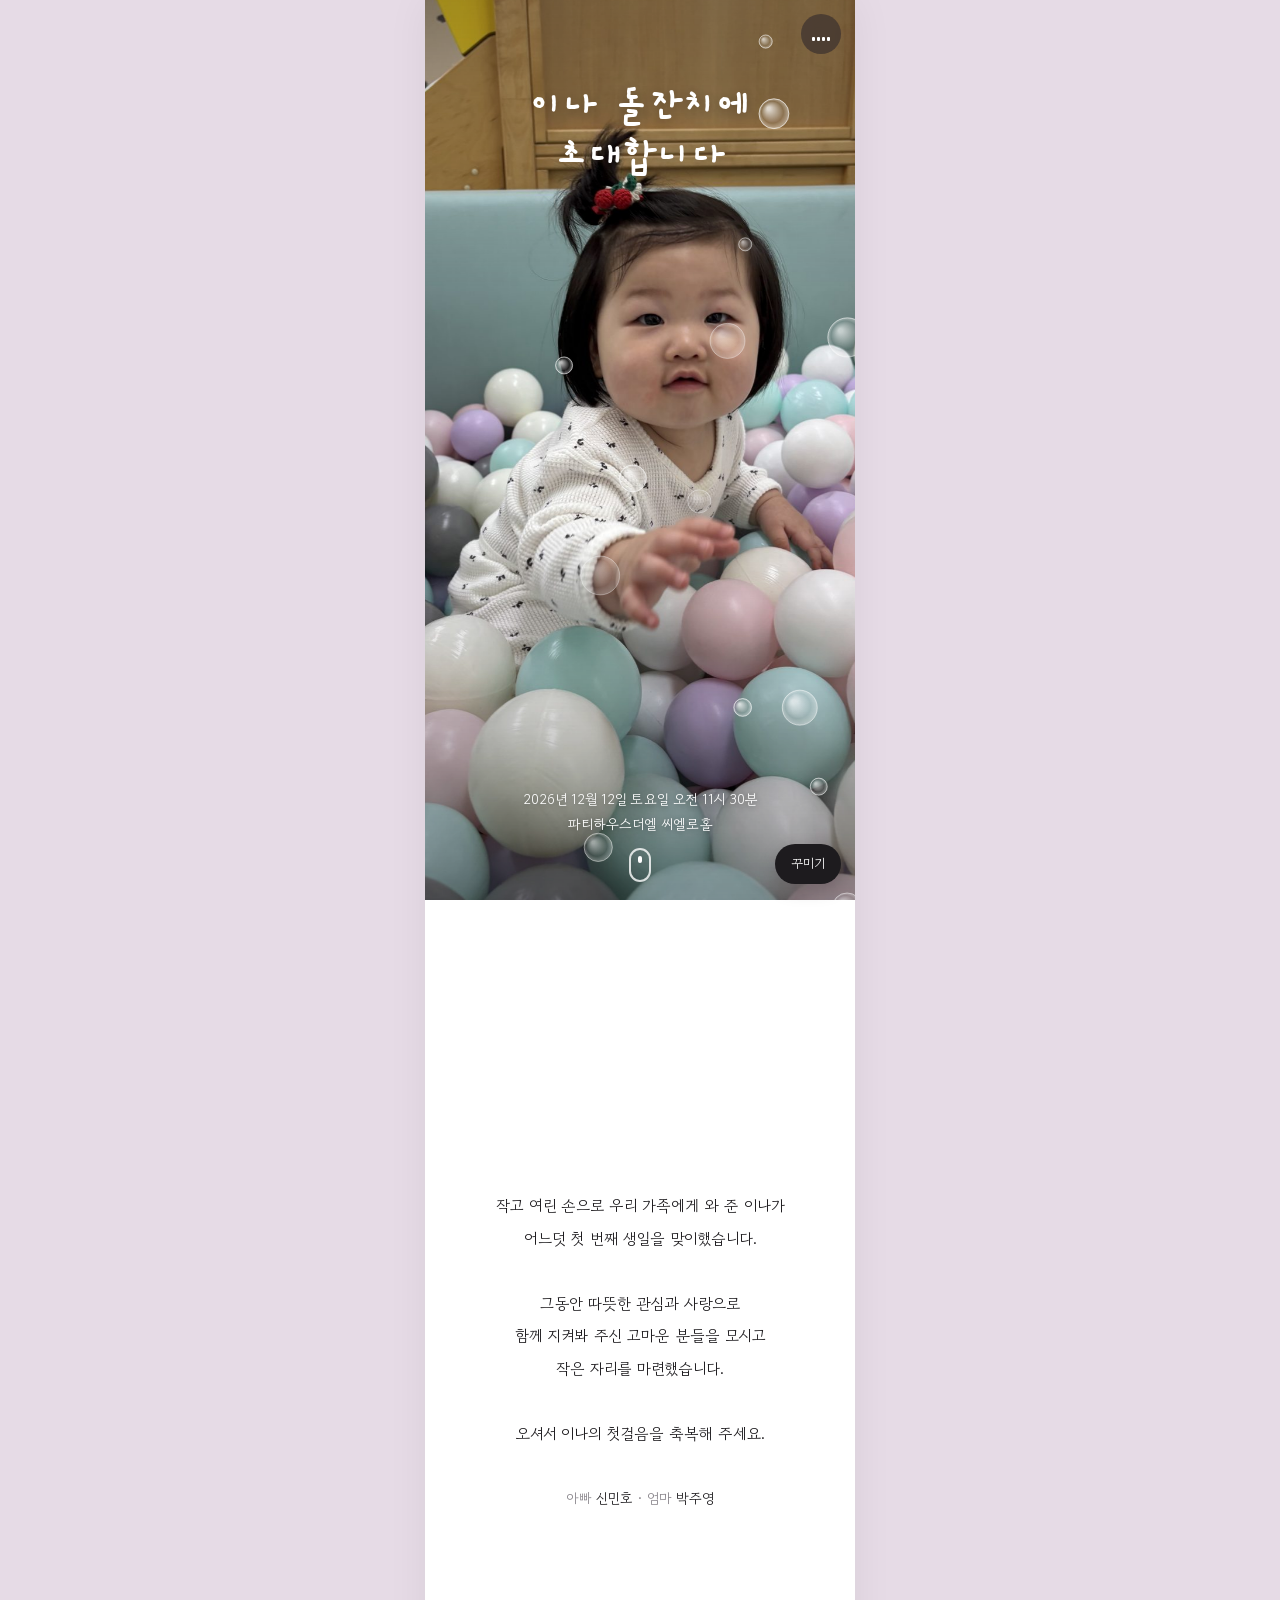
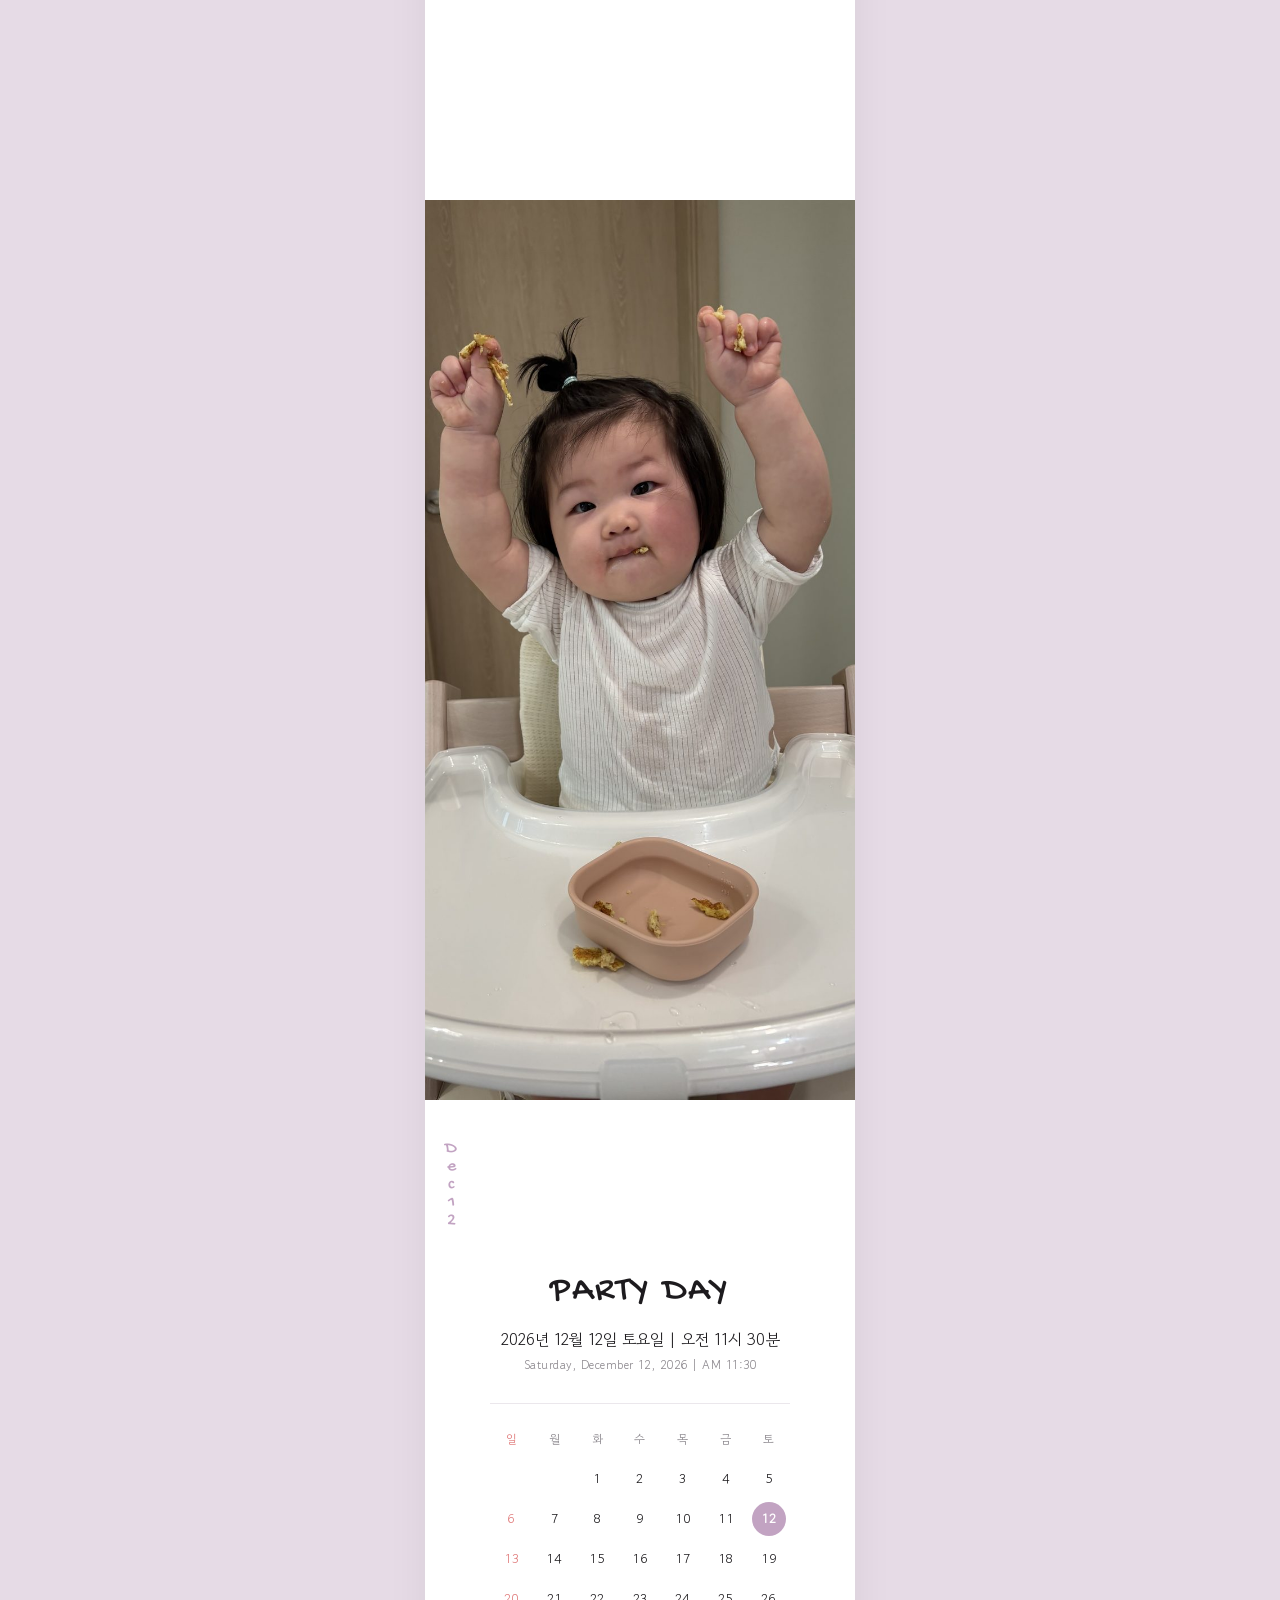
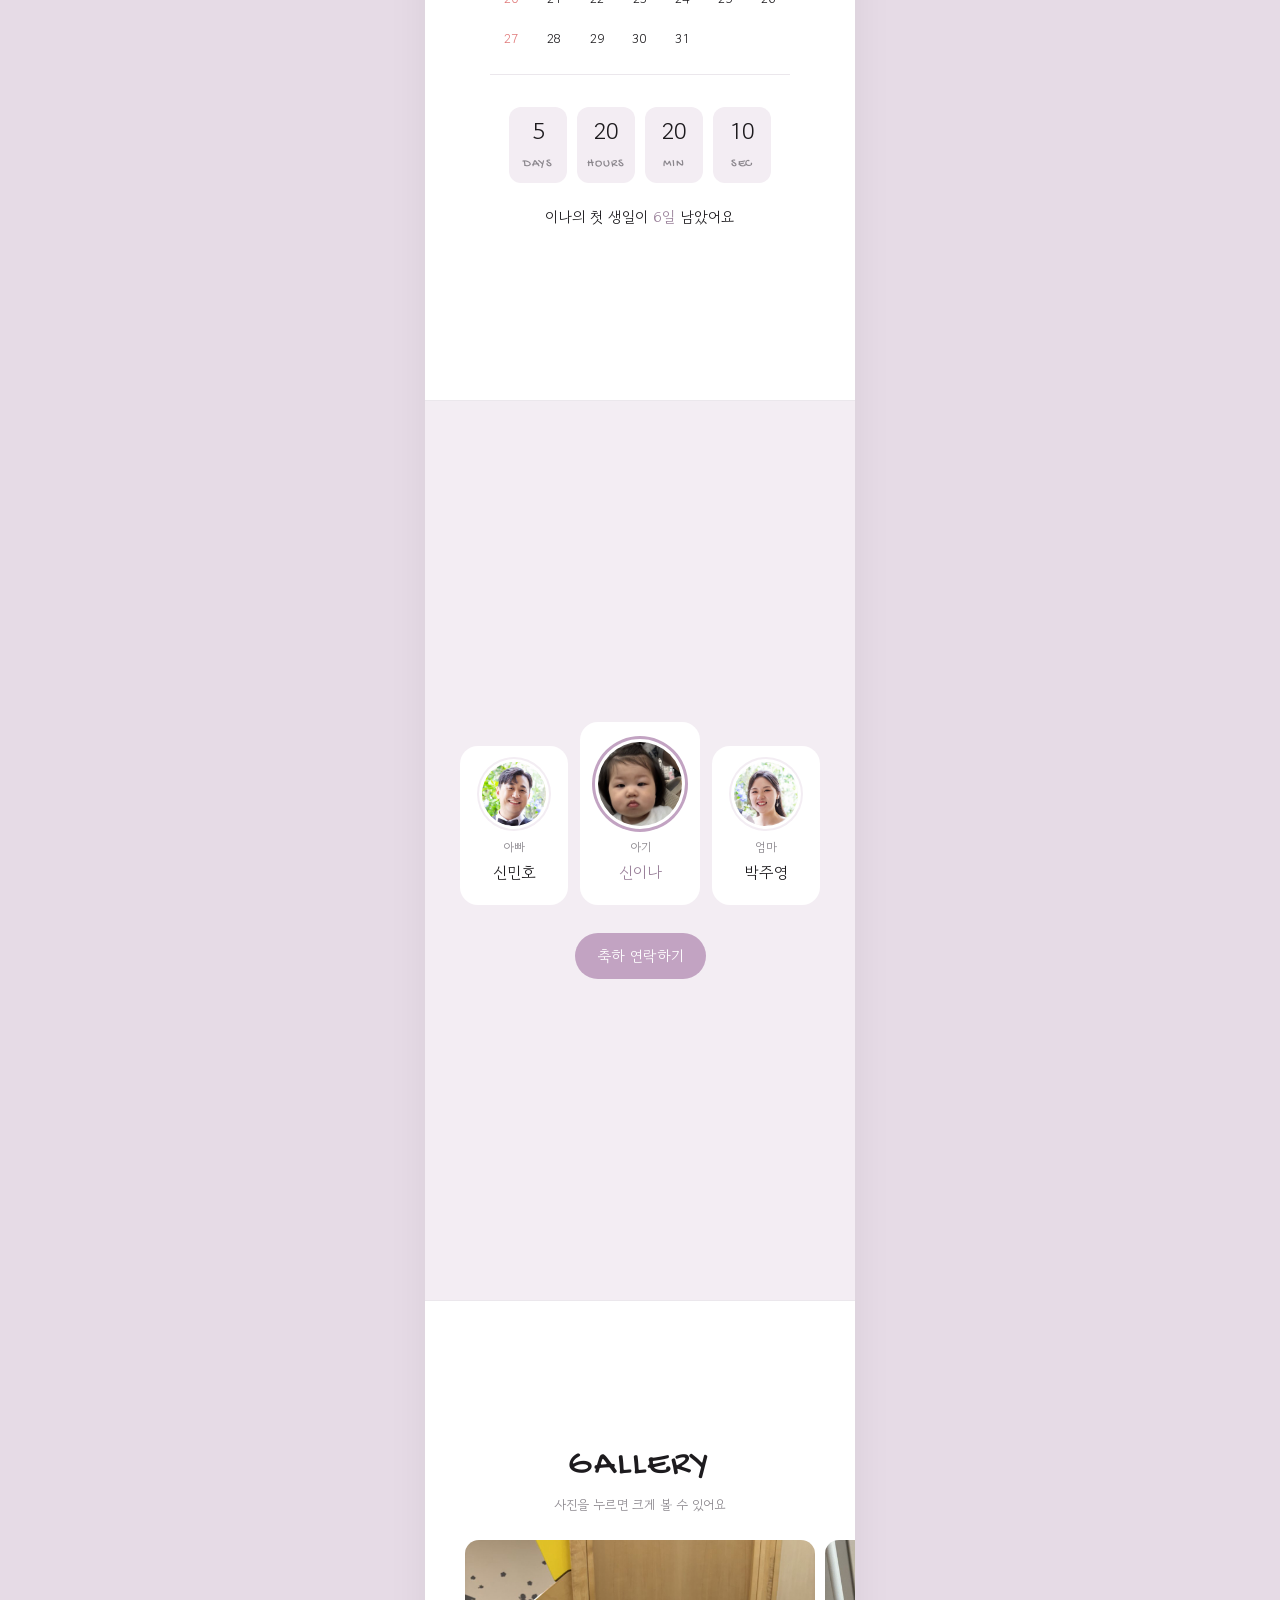
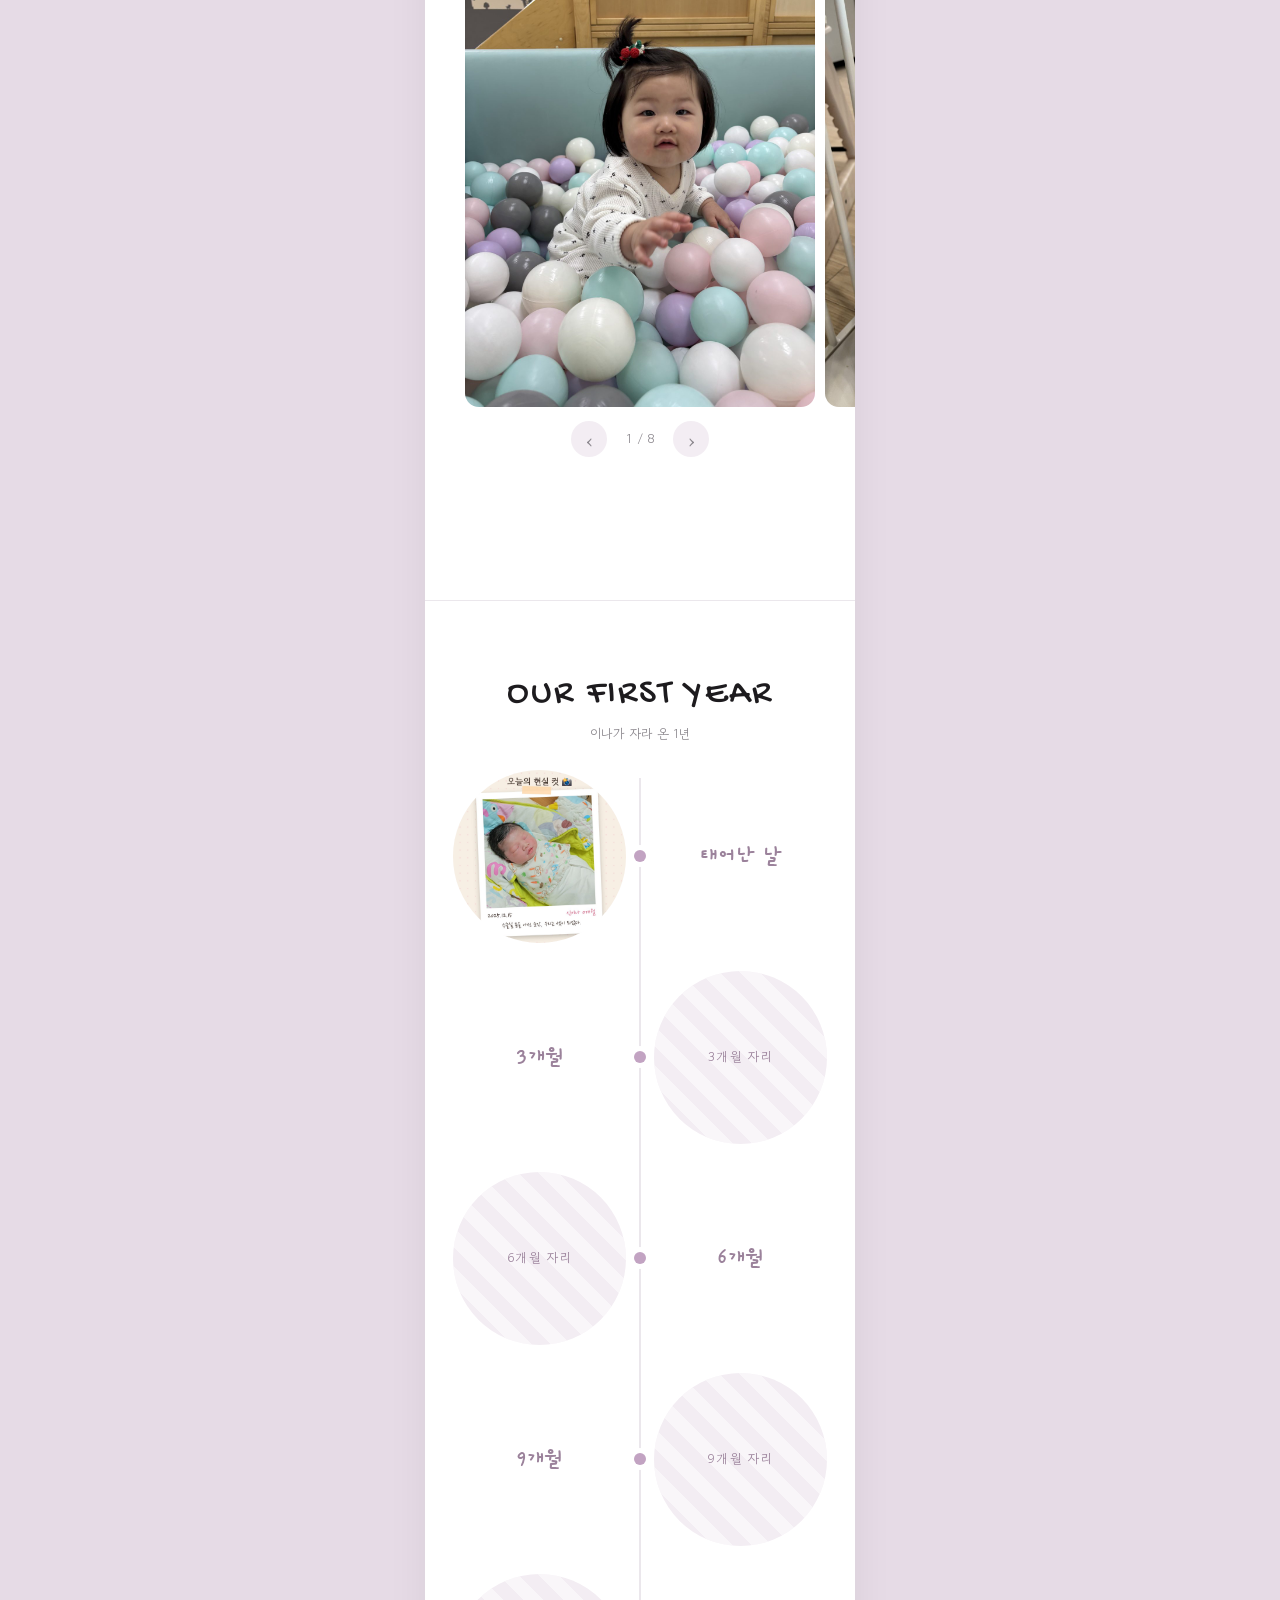
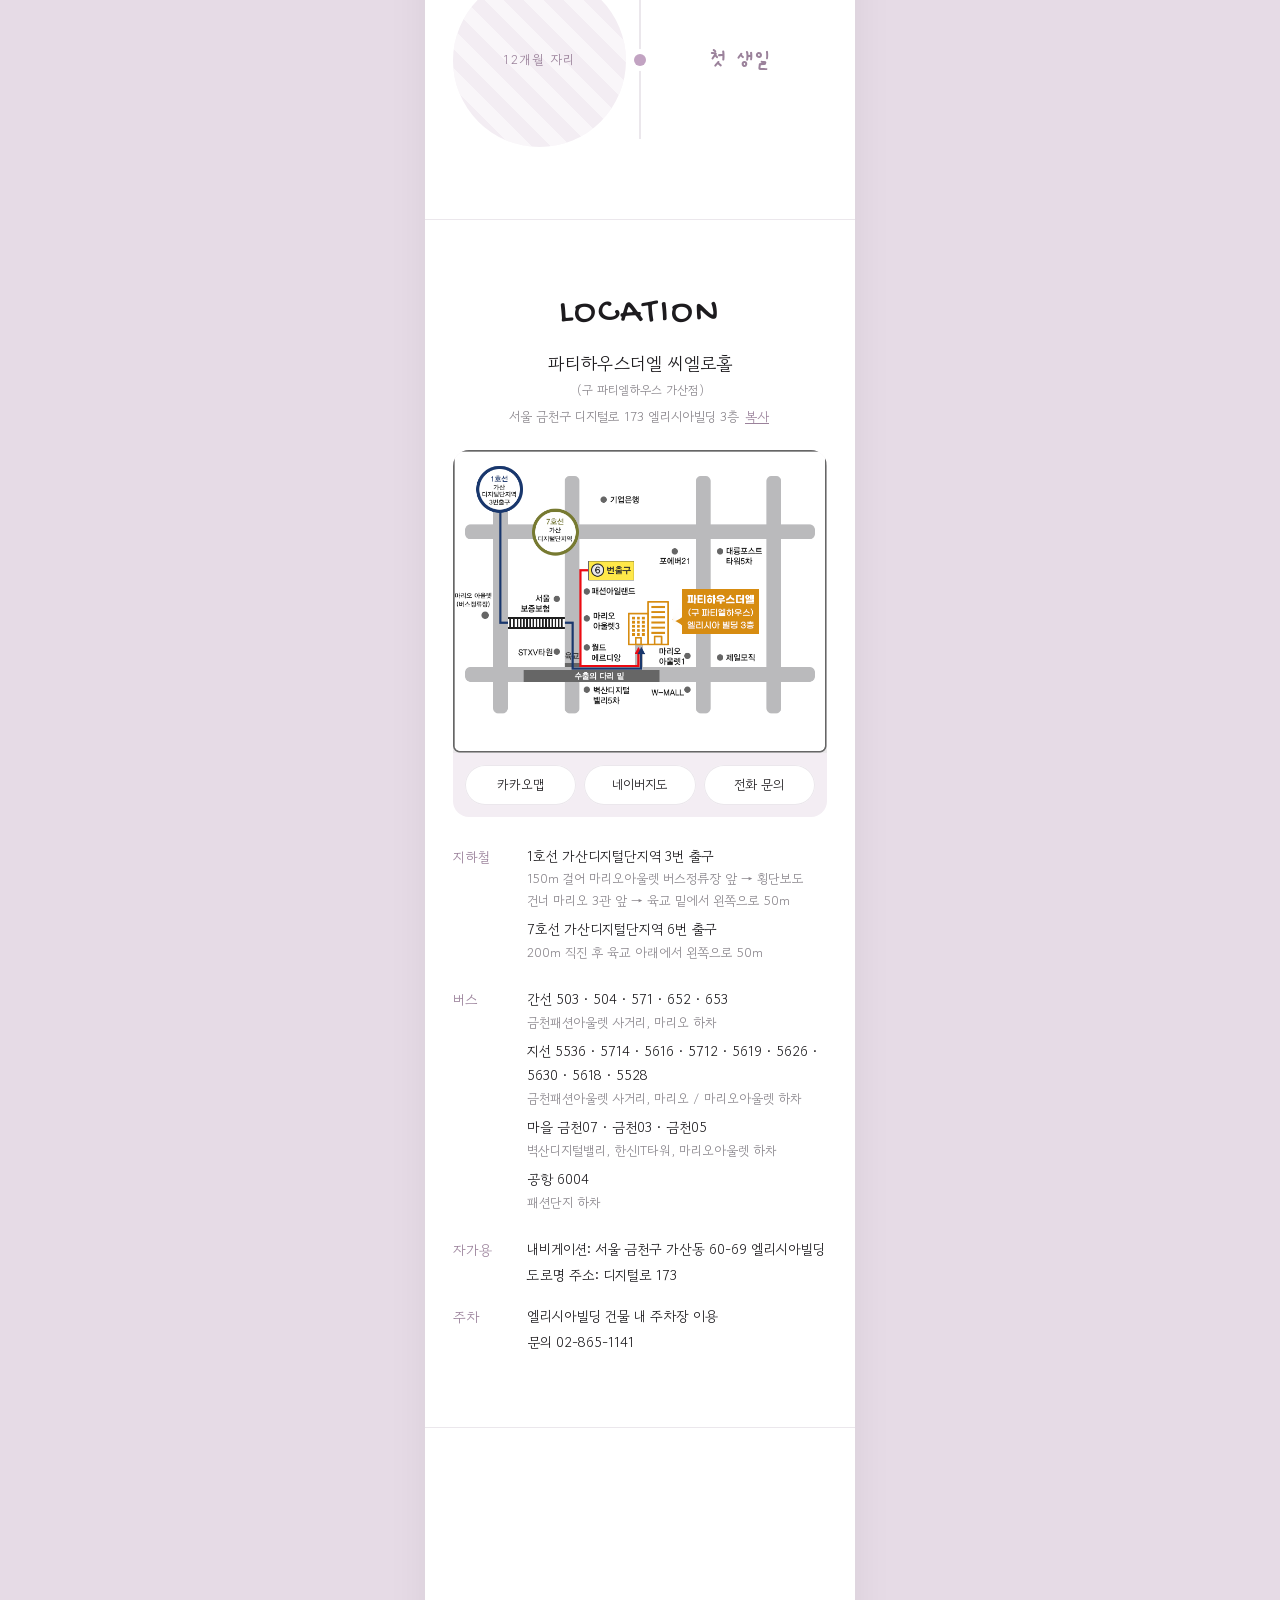
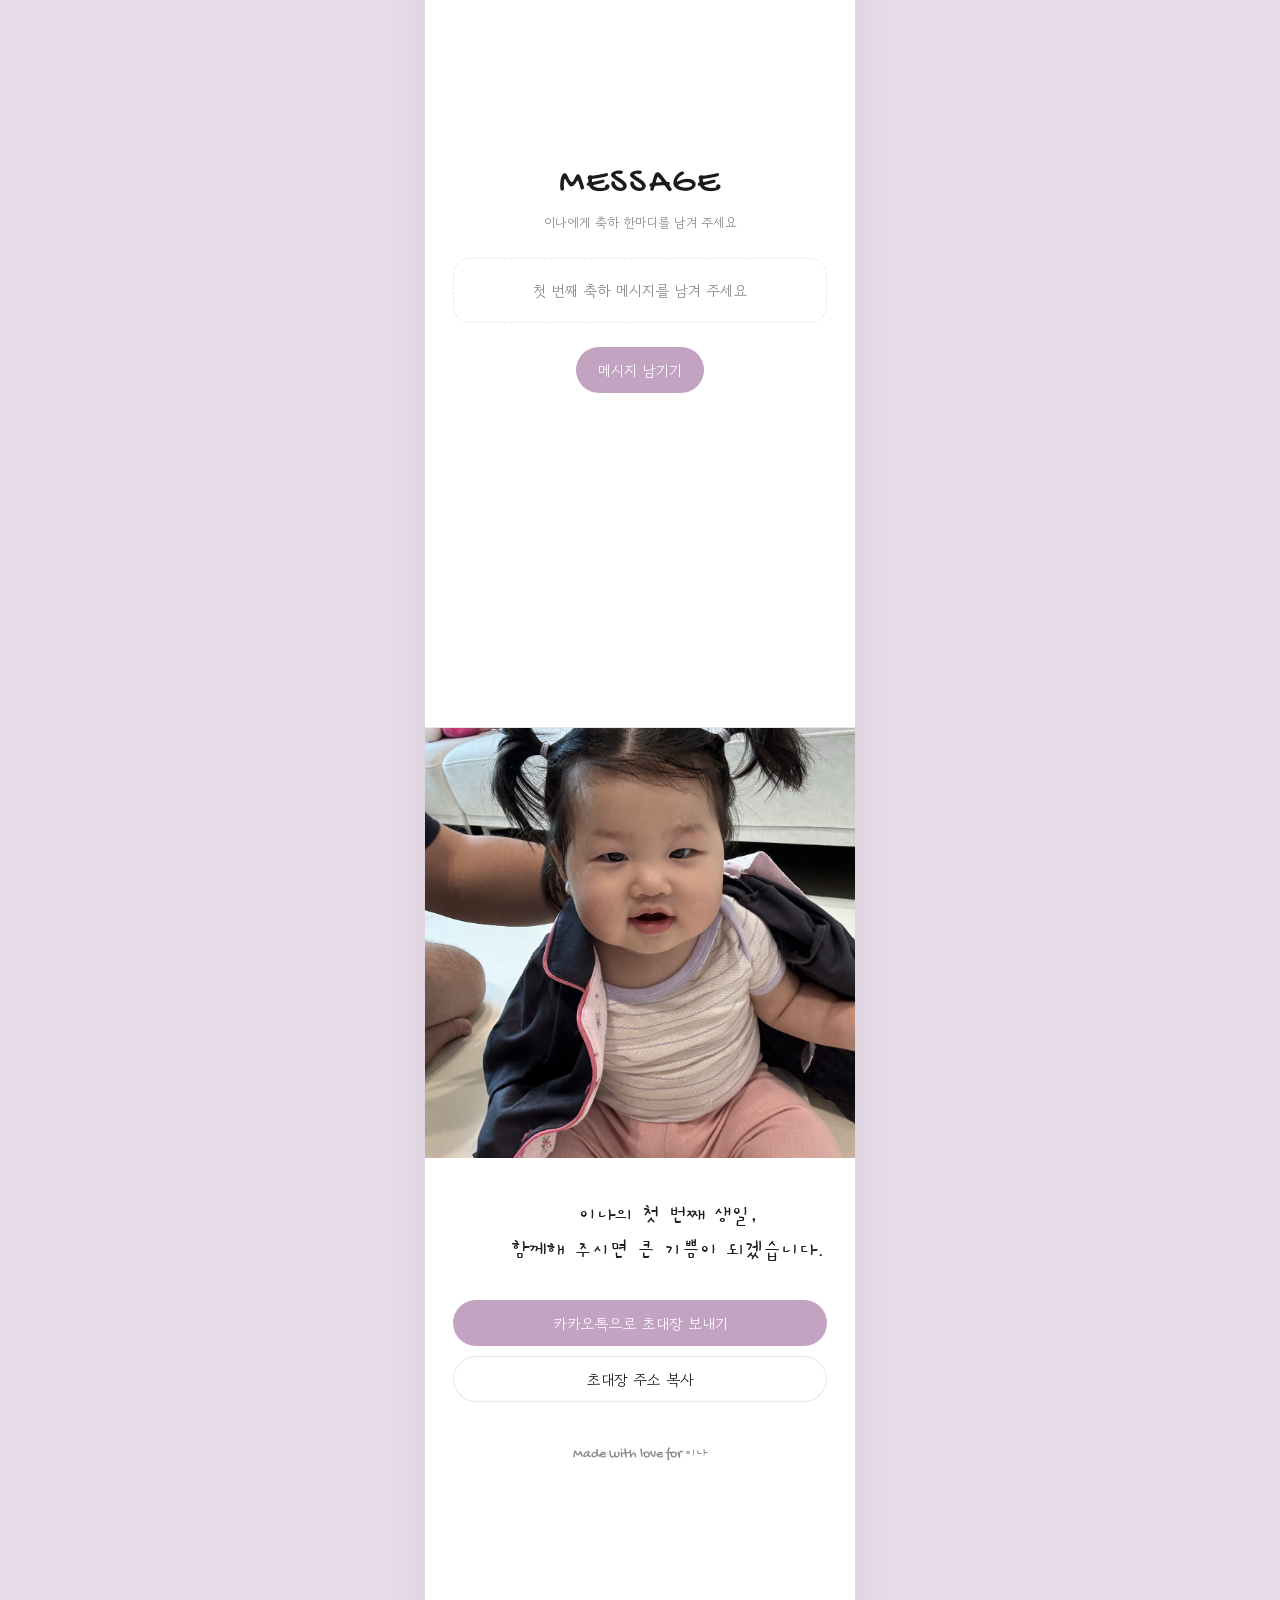
==== commit 6baa0aed: "Keep vertical intro as default; add A (arch) and B (crayon) intro options Co-Authored-By: Claude Opu" ====
--- a/invite/index.html
+++ b/invite/index.html
@@ -14,8 +14,8 @@
 <meta property="og:url" content="https://smh930722.github.io/ina1years/invite/">
 <link rel="preconnect" href="https://fonts.googleapis.com">
 <link rel="preconnect" href="https://fonts.gstatic.com" crossorigin>
-<link rel="stylesheet" href="https://fonts.googleapis.com/css2?family=Gaegu:wght@400;700&family=Gowun+Dodum&family=Gochi+Hand&family=Fraunces:opsz,wght@9..144,700&display=swap">
-<link rel="stylesheet" href="style.css?v=202610030114">
+<link rel="stylesheet" href="https://fonts.googleapis.com/css2?family=Gaegu:wght@400;700&family=Gowun+Dodum&family=Gochi+Hand&family=Fraunces:opsz,wght@9..144,700&family=Jua&family=Gamja+Flower&display=swap">
+<link rel="stylesheet" href="style.css?v=202610030132">
 </head>
 <body>
 <div class="toast" id="musicToast" role="status">배경음악이 준비되었습니다</div>
@@ -23,7 +23,14 @@
   <span class="bars" aria-hidden="true"><i></i><i></i><i></i><i></i></span>
 </button>
 
-<div class="intro" id="intro" aria-hidden="true"><div class="intro-cols" id="introText"></div><div class="intro-arch" id="introArch" hidden></div></div>
+<div class="intro" id="intro" aria-hidden="true"><div class="intro-cols" id="introText"></div><div class="intro-arch" id="introArch" hidden></div><div class="intro-crayon" id="introCrayon" hidden></div></div>
+<svg width="0" height="0" style="position:absolute" aria-hidden="true">
+  <filter id="crayon" x="-5%" y="-5%" width="110%" height="110%">
+    <feTurbulence type="fractalNoise" baseFrequency="0.9" numOctaves="2" seed="3" result="n"/>
+    <feDisplacementMap in="SourceGraphic" in2="n" scale="3.2" xChannelSelector="R" yChannelSelector="G" result="d"/>
+    <feComposite in="d" in2="n" operator="arithmetic" k1="0" k2="1" k3="-0.18" k4="0.08"/>
+  </filter>
+</svg>
 <main class="page">
   <!-- 커버 -->
   <section class="cover" id="cover">
@@ -127,7 +134,7 @@
 <!-- 꾸미기: 테마색·배경음악 고르기 (config.showThemePicker / showMusicPicker) -->
 <div class="tuner" id="tuner" hidden>
   <div class="tuner-panel" id="tunerPanel" hidden>
-    <div class="tuner-row" id="introRow" hidden><span>첫 화면</span><div class="seg2" id="introPick"><button type="button" data-v="vertical">세로쓰기</button><button type="button" data-v="arch">아치 사진</button></div></div>
+    <div class="tuner-row" id="introRow" hidden><span>첫 화면</span><div class="seg3" id="introPick"><button type="button" data-v="vertical">세로쓰기<small>기본</small></button><button type="button" data-v="arch">A안<small>아치 사진</small></button><button type="button" data-v="crayon">B안<small>신짱아</small></button></div></div>
     <div class="tuner-row" id="themeRow" hidden><span>테마색</span><div class="swatches" id="swatches"></div></div>
     <div class="tuner-row" id="musicRow" hidden><span>배경음악</span><div class="tracks" id="tracks"></div></div>
   </div>
@@ -168,7 +175,7 @@
 
 <div class="snack" id="snack" role="status"></div>
 
-<script src="config.js?v=202610030114"></script>
-<script src="app.js?v=202610030114"></script>
+<script src="config.js?v=202610030132"></script>
+<script src="app.js?v=202610030132"></script>
 </body>
 </html>
--- a/invite/style.css
+++ b/invite/style.css
@@ -79,6 +79,32 @@
 .ia-date { margin: 6px 0 0; font-family: 'Fraunces', Georgia, serif; font-size: 25px; letter-spacing: .02em; opacity: 0; animation: rise .8s ease forwards 3.25s; }
 .ia-date b { font-weight: 400; margin: 0 12px; font-size: .8em; opacity: .7; }
 .ia-place { margin: 4px 0 0; font-family: var(--body); font-size: 14px; opacity: 0; animation: rise .8s ease forwards 3.45s; }
+/* B안: 신짱아 크레용 첫 화면 */
+.intro.crayon { background: #fffbea url("data:image/svg+xml,%3Csvg xmlns='http://www.w3.org/2000/svg' width='120' height='120'%3E%3Cfilter id='p'%3E%3CfeTurbulence type='fractalNoise' baseFrequency='.8' numOctaves='3'/%3E%3CfeColorMatrix values='0 0 0 0 .55 0 0 0 0 .45 0 0 0 0 .2 0 0 0 .07 0'/%3E%3C/filter%3E%3Crect width='120' height='120' filter='url(%23p)'/%3E%3C/svg%3E"); }
+.intro-crayon { position: relative; width: min(100%, 430px); height: 100%; overflow: hidden; padding: calc(30px + env(safe-area-inset-top, 0px)) 24px calc(24px + env(safe-area-inset-bottom, 0px)); display: flex; flex-direction: column; align-items: center; color: #3a2a1e; }
+.cr-flower { position: absolute; z-index: 0; filter: url(#crayon); opacity: 0; transform: scale(0) rotate(-90deg); animation: bloom .9s cubic-bezier(.3,1.5,.5,1) forwards, spin 14s linear infinite 1s; }
+.cr-kicker { position: relative; z-index: 1; margin: 6vh 0 0; font-family: 'Gamja Flower', var(--title); font-size: 21px; opacity: 0; animation: rise .7s ease forwards .1s; }
+.cr-title { position: relative; z-index: 1; margin: 4px 0 0; display: flex; flex-direction: column; align-items: center; font-family: 'Jua', var(--title); font-weight: 400; font-size: clamp(54px, 17vw, 76px); line-height: 1.05; filter: url(#crayon); }
+.cr-title .ln { display: flex; }
+.cr-title .sp { width: .25em; }
+.cr-title span span { display: inline-block; -webkit-text-stroke: 2.5px #2b2118; paint-order: stroke fill; text-shadow: 3px 4px 0 rgba(43,33,24,.18); opacity: 0; transform: translateY(-40px) rotate(0) scale(.4); animation: crpop .6s cubic-bezier(.3,1.8,.5,1) forwards; }
+.cr-scribble { position: relative; z-index: 1; width: 72%; height: 22px; margin-top: 2px; overflow: visible; filter: url(#crayon); }
+.cr-scribble path { fill: none; stroke: #e8423a; stroke-width: 6; stroke-linecap: round; stroke-dasharray: 100; stroke-dashoffset: 100; animation: draw .8s ease forwards 1.7s; }
+.cr-photo-wrap { position: relative; z-index: 1; margin-top: 3.5vh; width: 70%; flex: 1; min-height: 0; max-height: 42vh; opacity: 0; transform: translateY(60px) rotate(8deg); animation: crdrop .9s cubic-bezier(.3,1.5,.5,1) forwards 2.2s; }
+.cr-photo { position: absolute; inset: 0; border-radius: 18px 26px 16px 24px; background: center/cover no-repeat; transform: rotate(-3deg); box-shadow: 0 0 0 7px #fff, 0 0 0 11px #2f7fd8, 6px 10px 0 11px rgba(43,33,24,.12); }
+.cr-bubble { position: absolute; right: -14%; top: -7%; margin: 0; padding: 8px 14px; border-radius: 20px; background: #fff; border: 3px solid #2b2118; font-family: 'Gamja Flower', var(--title); font-size: 20px; white-space: nowrap; transform: rotate(6deg) scale(0); transform-origin: left bottom; animation: bubble .5s cubic-bezier(.3,1.8,.5,1) forwards 3.2s; filter: url(#crayon); }
+.cr-bubble::after { content: ''; position: absolute; left: 14px; bottom: -12px; border: 7px solid transparent; border-top-color: #2b2118; border-left-color: #2b2118; }
+.cr-date { position: relative; z-index: 1; margin: 22px 0 0; font-family: 'Gamja Flower', var(--title); font-size: 24px; opacity: 0; animation: rise .7s ease forwards 3.5s; }
+.cr-place { position: relative; z-index: 1; margin: 0; font-family: 'Gamja Flower', var(--title); font-size: 19px; color: #6a5440; opacity: 0; animation: rise .7s ease forwards 3.7s; }
+@keyframes bloom { to { opacity: 1; transform: scale(1) rotate(0); } }
+@keyframes spin { from { rotate: 0deg; } to { rotate: 360deg; } }
+@keyframes crpop { 70% { opacity: 1; transform: translateY(4px) rotate(var(--r)) scale(1.08); } 100% { opacity: 1; transform: translateY(0) rotate(var(--r)) scale(1); } }
+@keyframes crdrop { to { opacity: 1; transform: none; } }
+@keyframes bubble { to { transform: rotate(6deg) scale(1); } }
+.seg3 { display: grid; grid-template-columns: repeat(3, 1fr); gap: 6px; }
+.seg3 button { min-height: 44px; border: 1px solid var(--line); border-radius: 10px; background: var(--bg); font-size: 13px; line-height: 1.25; cursor: pointer; }
+.seg3 button small { display: block; font-size: 11px; color: var(--muted); }
+.seg3 button[aria-pressed="true"] { border-color: var(--accent); background: var(--soft); color: var(--accent-deep); }
 .seg2 { display: grid; grid-template-columns: 1fr 1fr; gap: 6px; }
 .seg2 button { min-height: 36px; border: 1px solid var(--line); border-radius: 10px; background: var(--bg); font-size: 13px; cursor: pointer; }
 .seg2 button[aria-pressed="true"] { border-color: var(--accent); background: var(--soft); color: var(--accent-deep); }
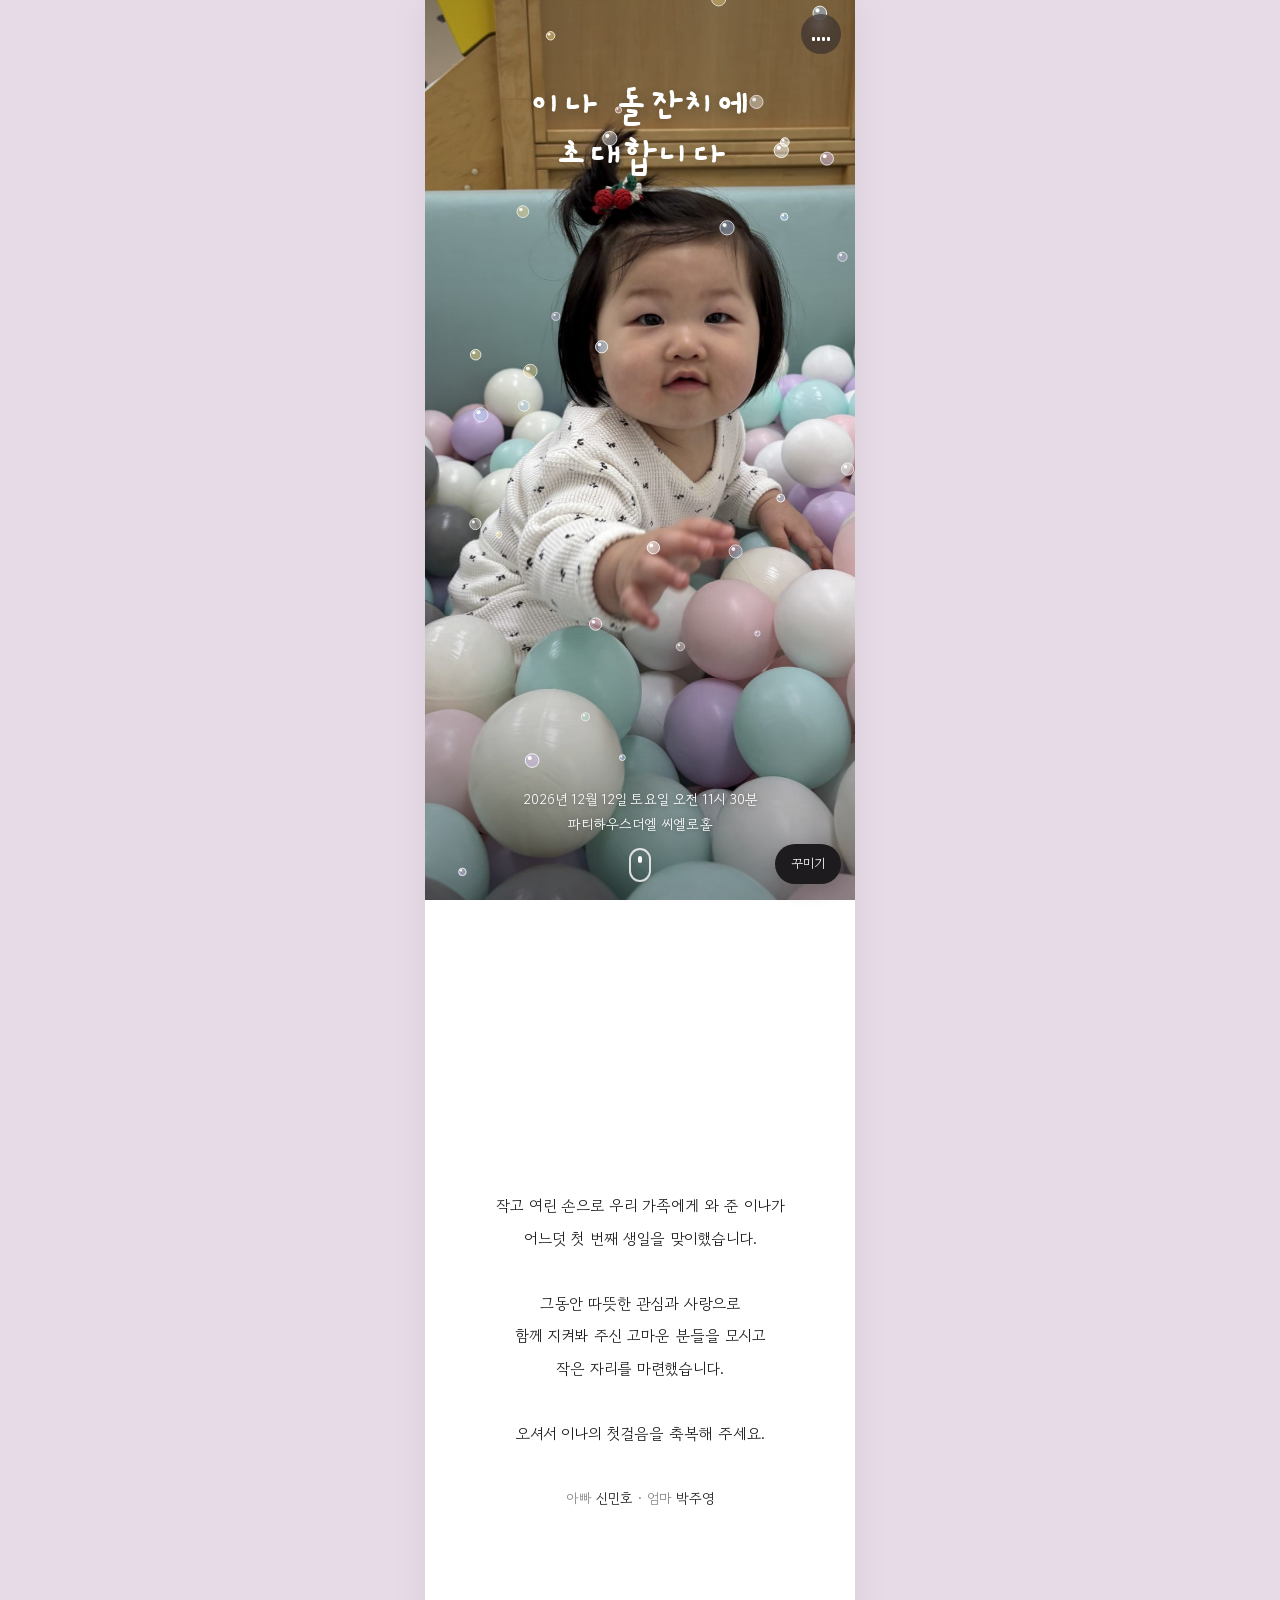
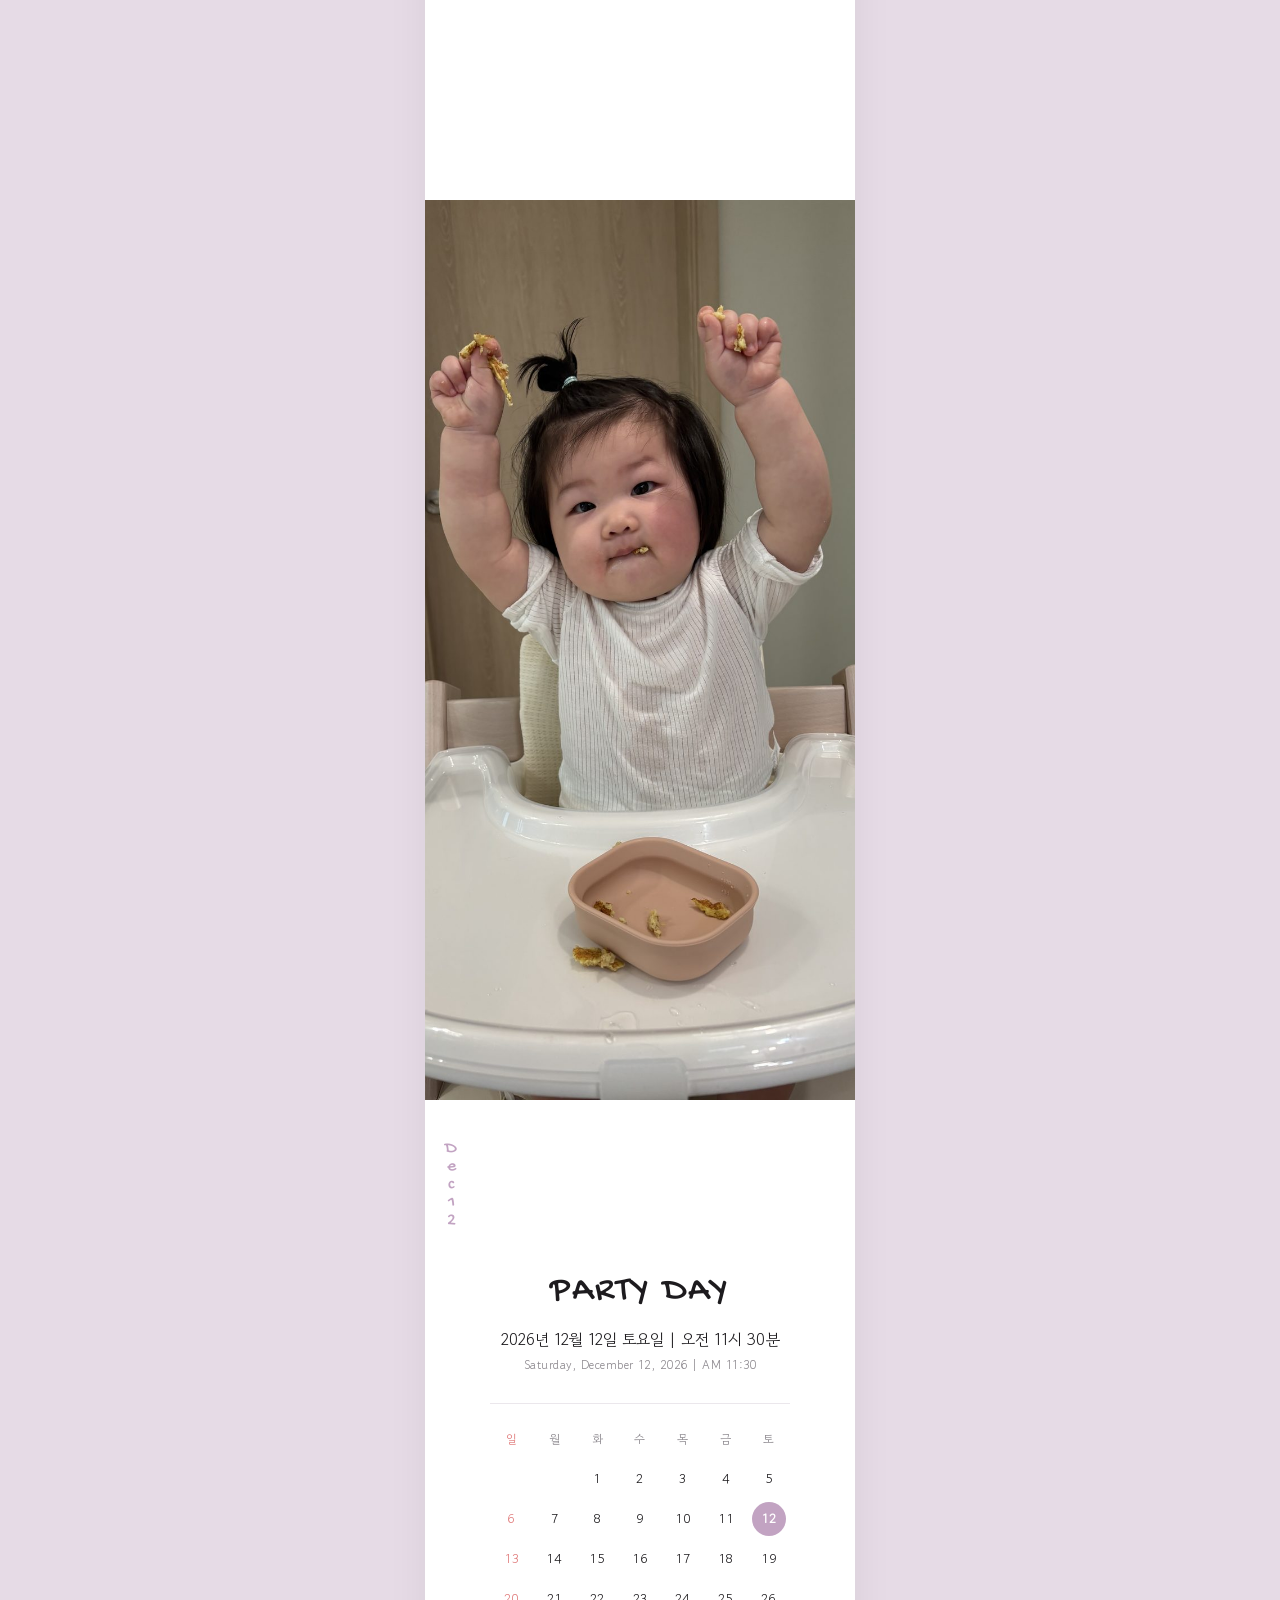
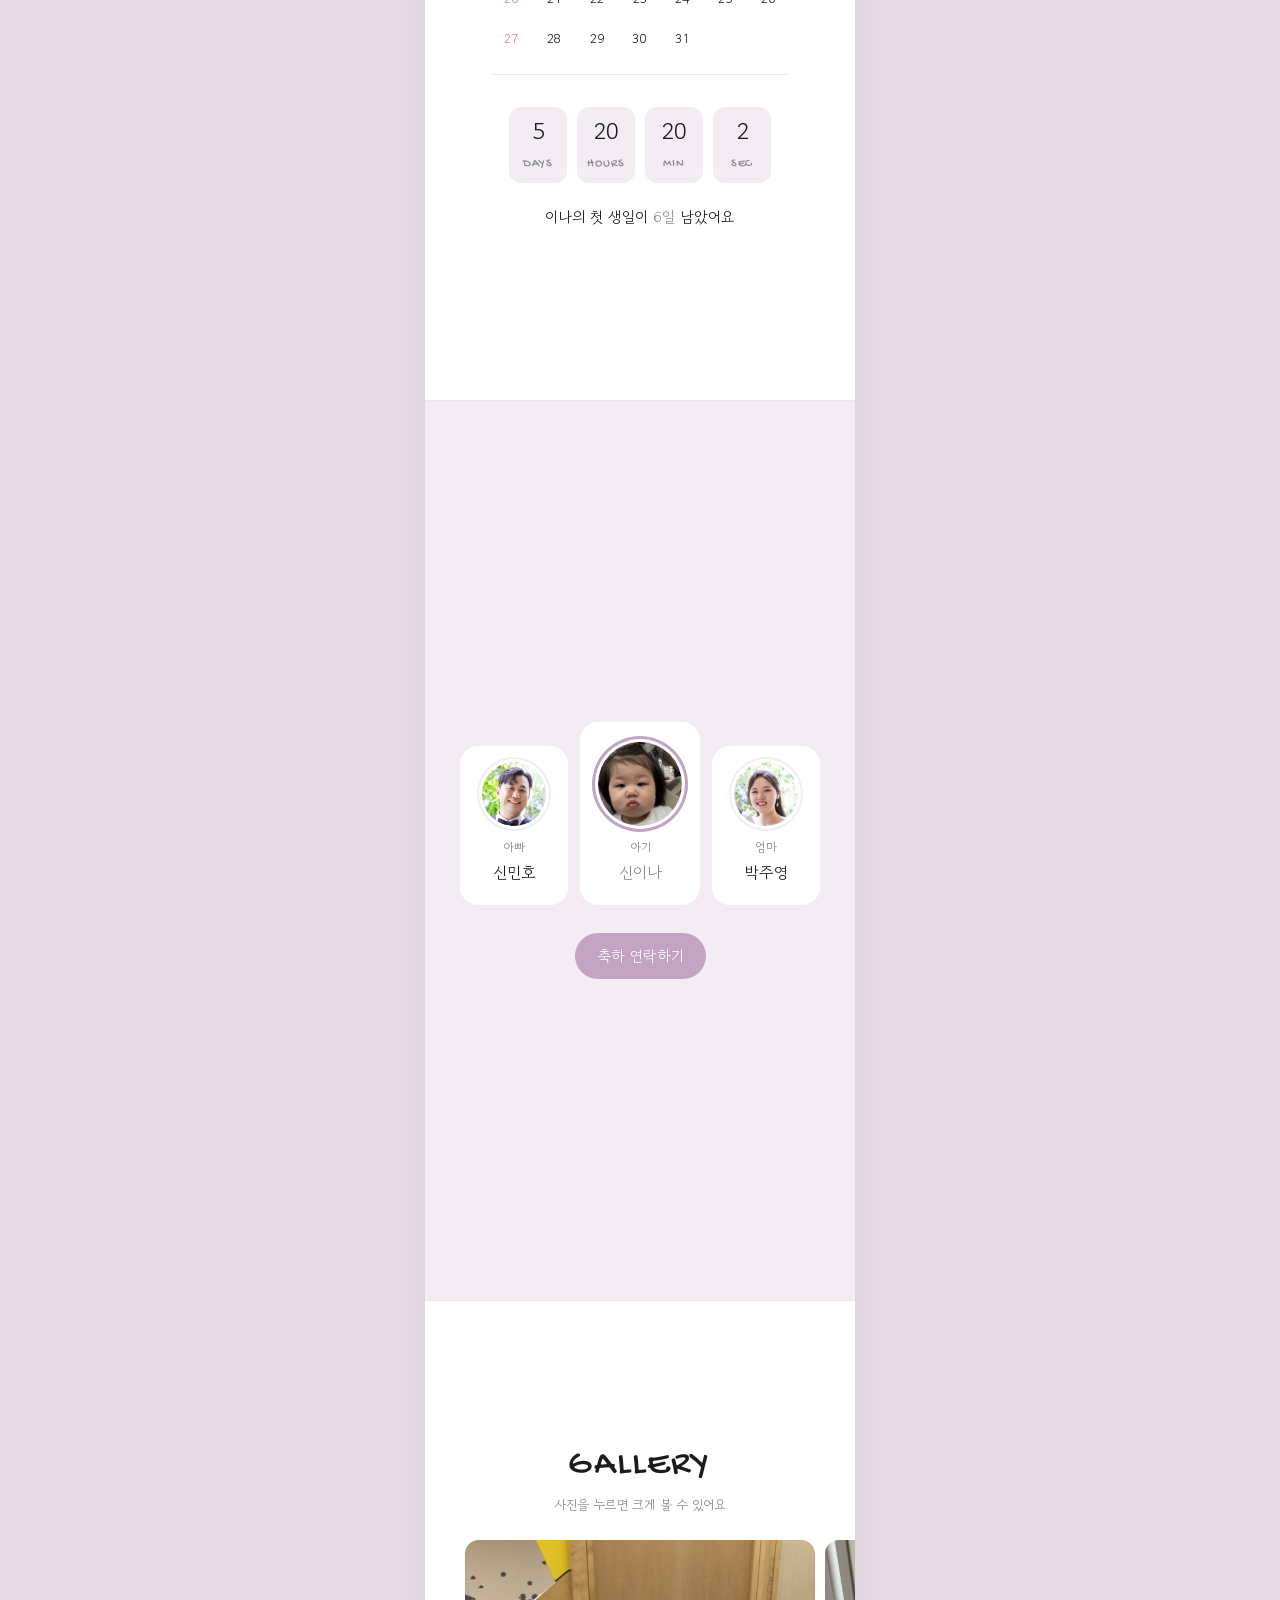
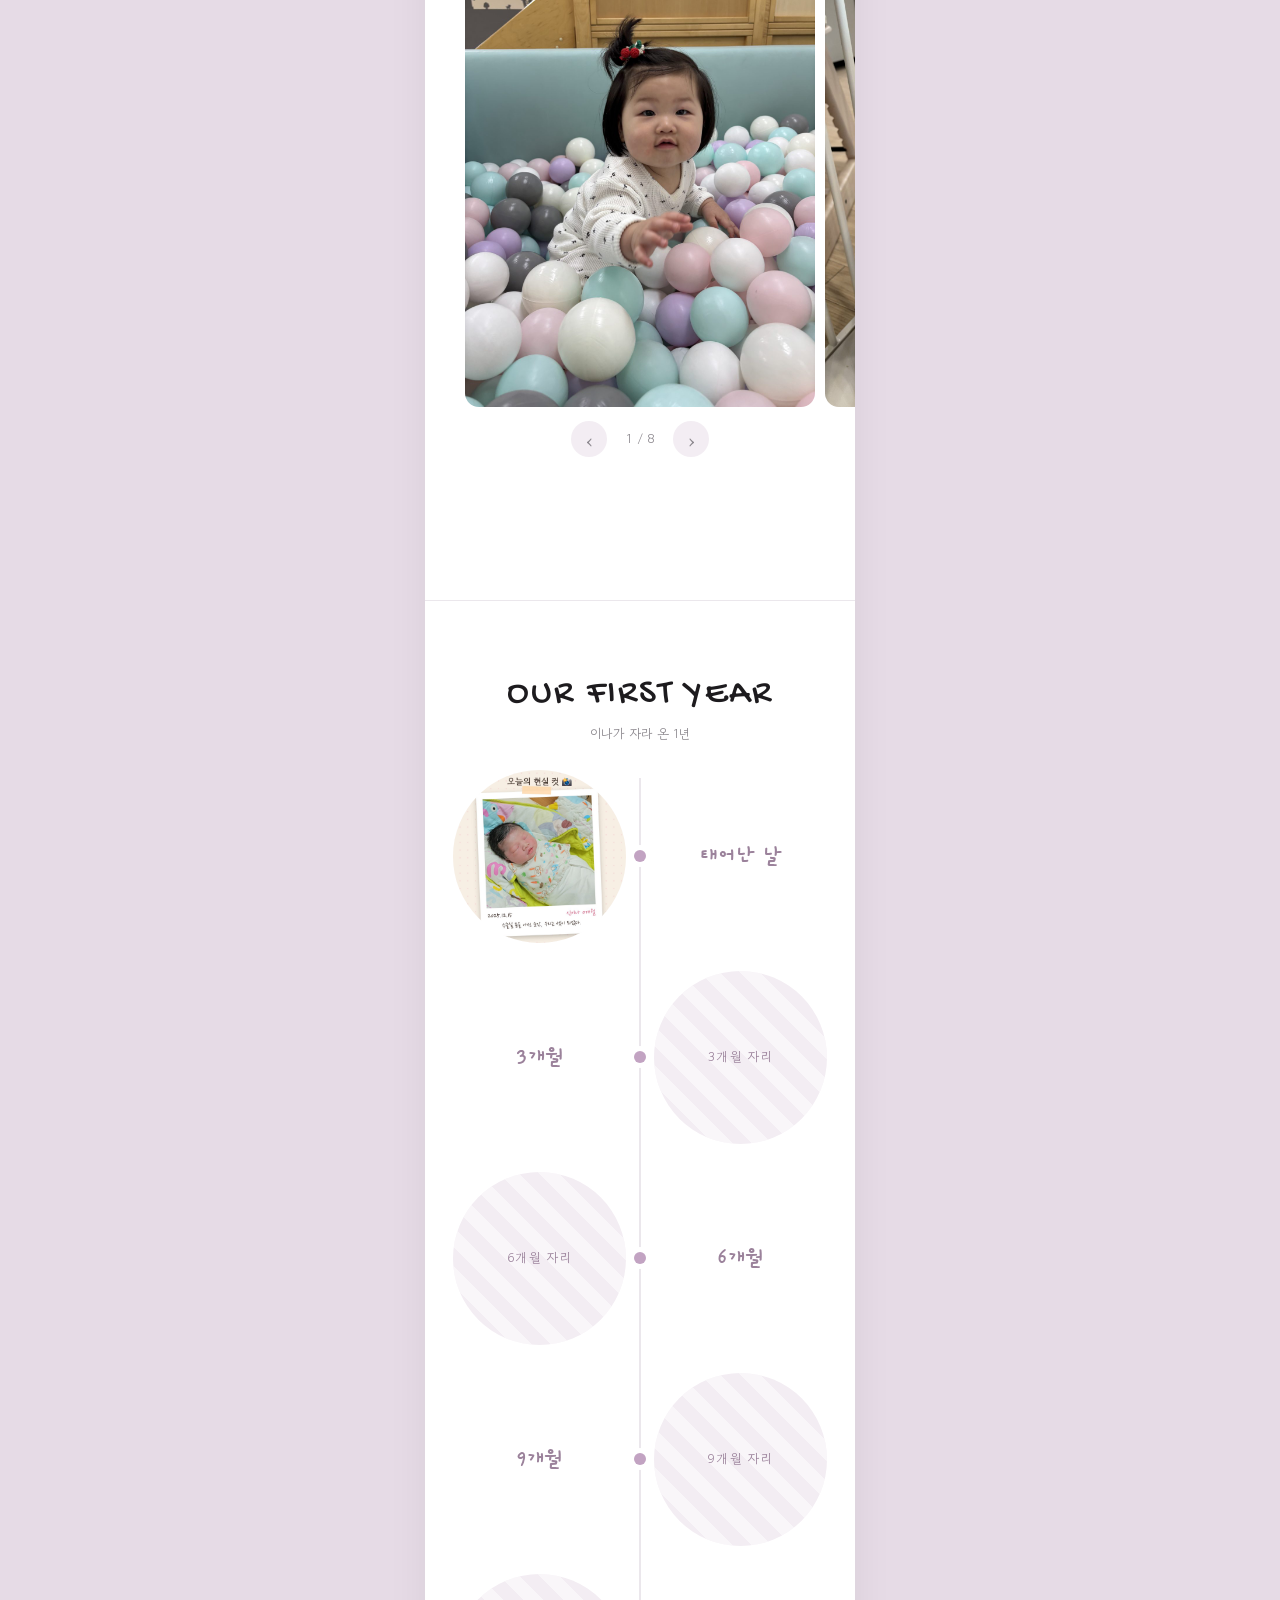
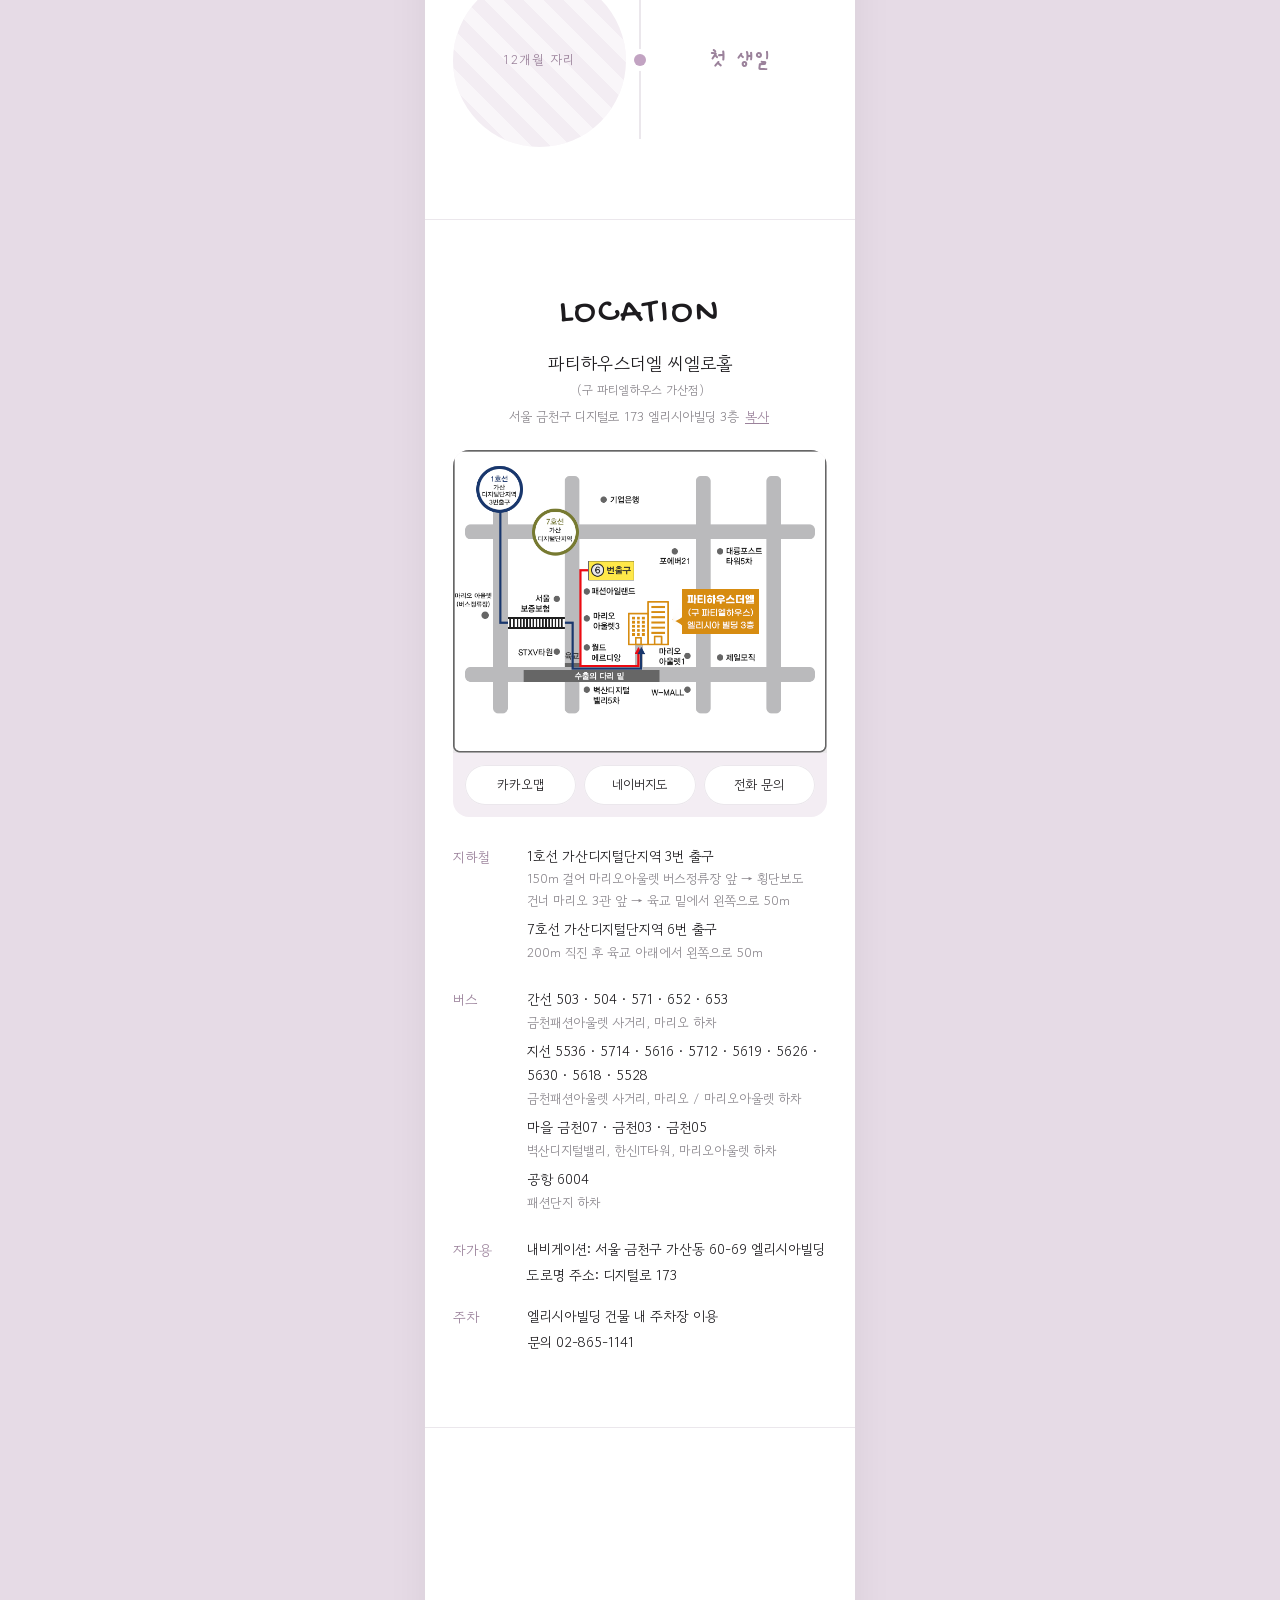
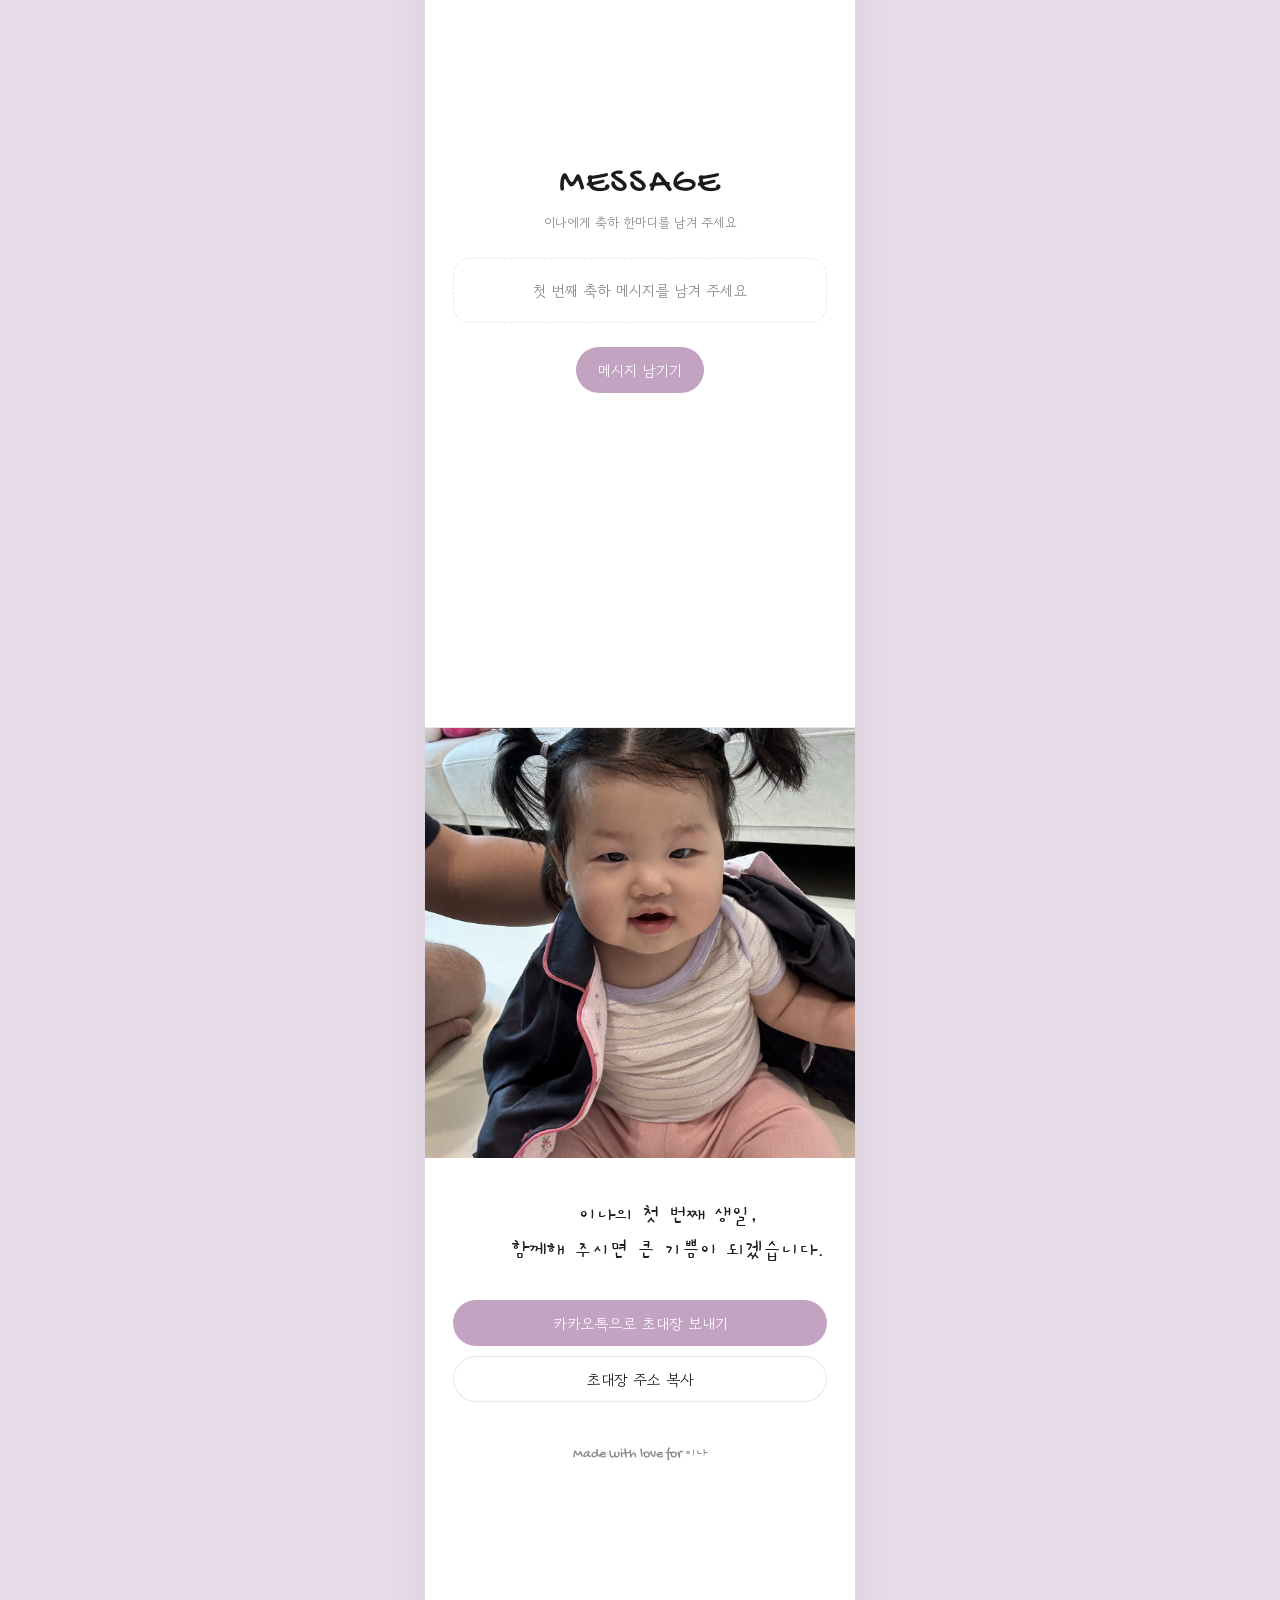
==== commit 6385bbd7: "Smaller pastel cover bubbles with highlight Co-Authored-By: Claude Opus 5.5 <noreply@anthropic.com>" ====
--- a/invite/index.html
+++ b/invite/index.html
@@ -15,7 +15,7 @@
 <link rel="preconnect" href="https://fonts.googleapis.com">
 <link rel="preconnect" href="https://fonts.gstatic.com" crossorigin>
 <link rel="stylesheet" href="https://fonts.googleapis.com/css2?family=Gaegu:wght@400;700&family=Gowun+Dodum&family=Gochi+Hand&family=Fraunces:opsz,wght@9..144,700&family=Jua&family=Gamja+Flower&display=swap">
-<link rel="stylesheet" href="style.css?v=202610030132">
+<link rel="stylesheet" href="style.css?v=202610030134">
 </head>
 <body>
 <div class="toast" id="musicToast" role="status">배경음악이 준비되었습니다</div>
@@ -175,7 +175,7 @@
 
 <div class="snack" id="snack" role="status"></div>
 
-<script src="config.js?v=202610030132"></script>
-<script src="app.js?v=202610030132"></script>
+<script src="config.js?v=202610030134"></script>
+<script src="app.js?v=202610030134"></script>
 </body>
 </html>
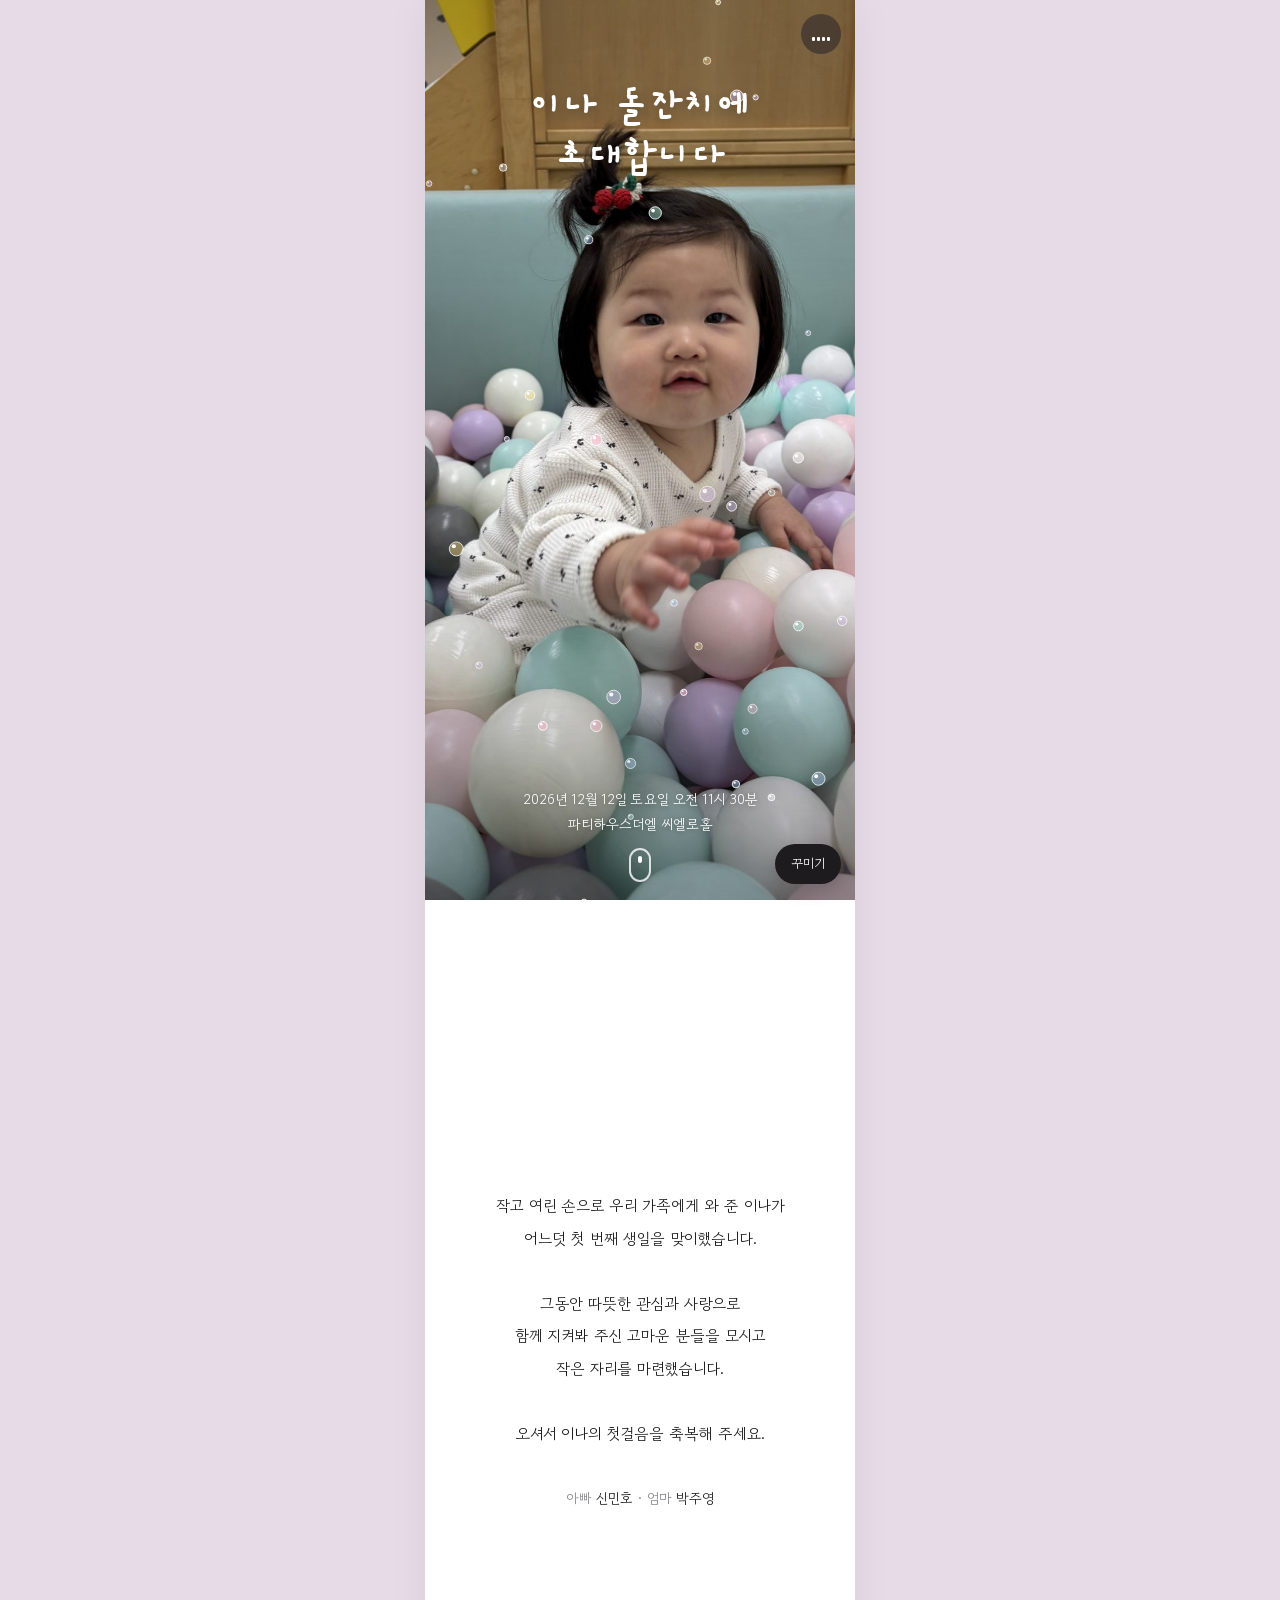
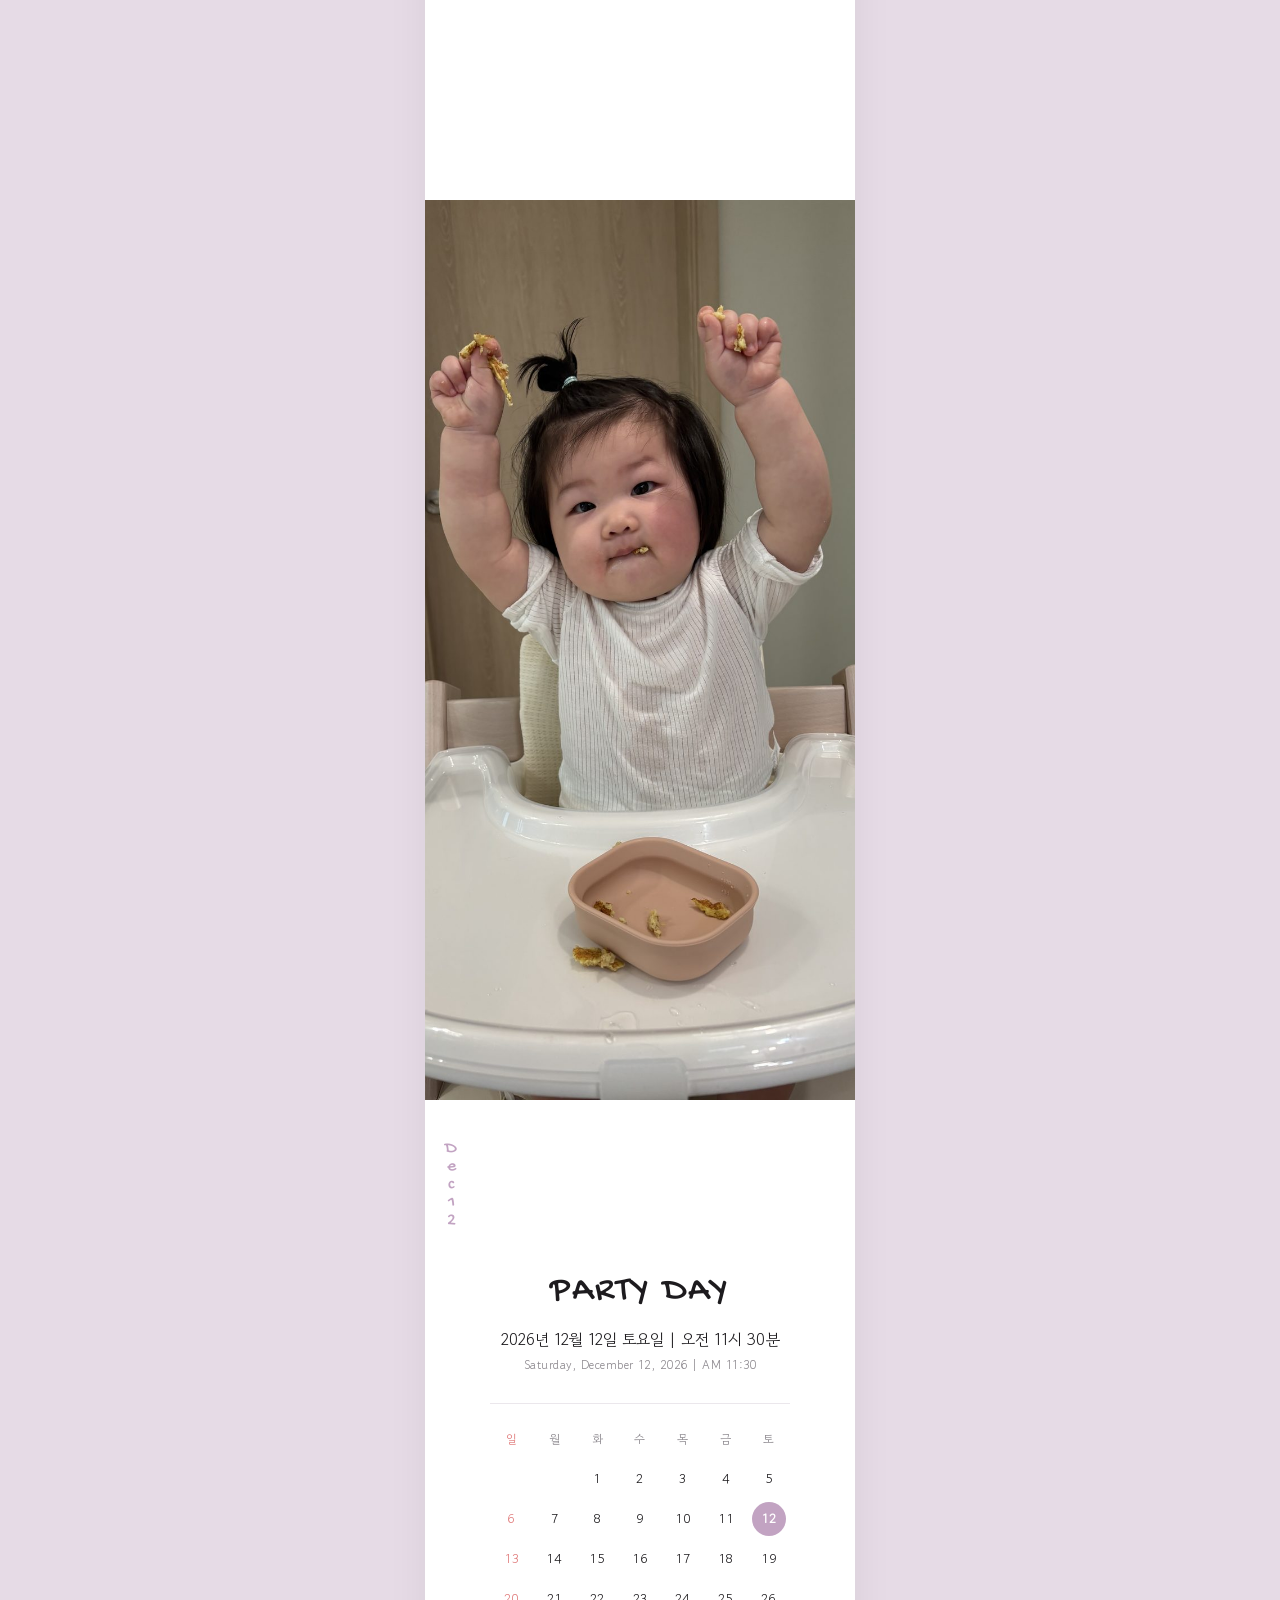
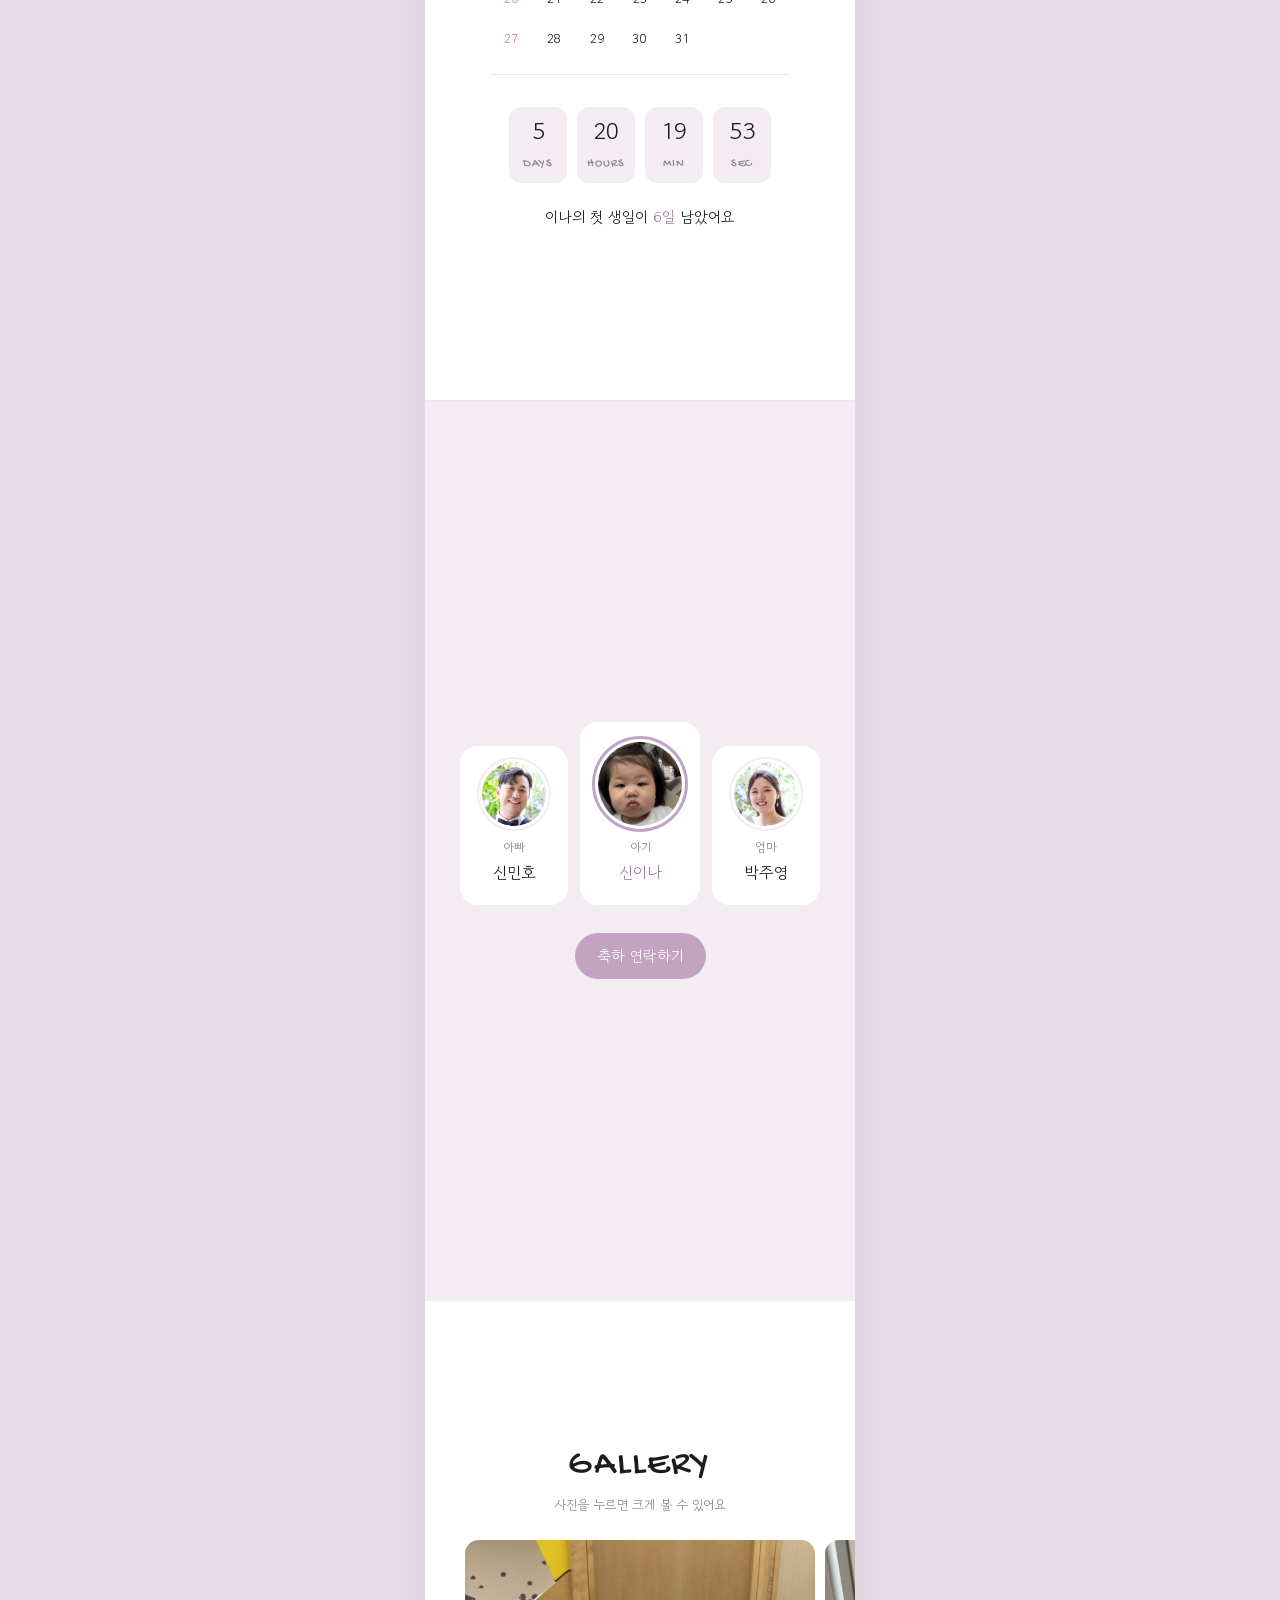
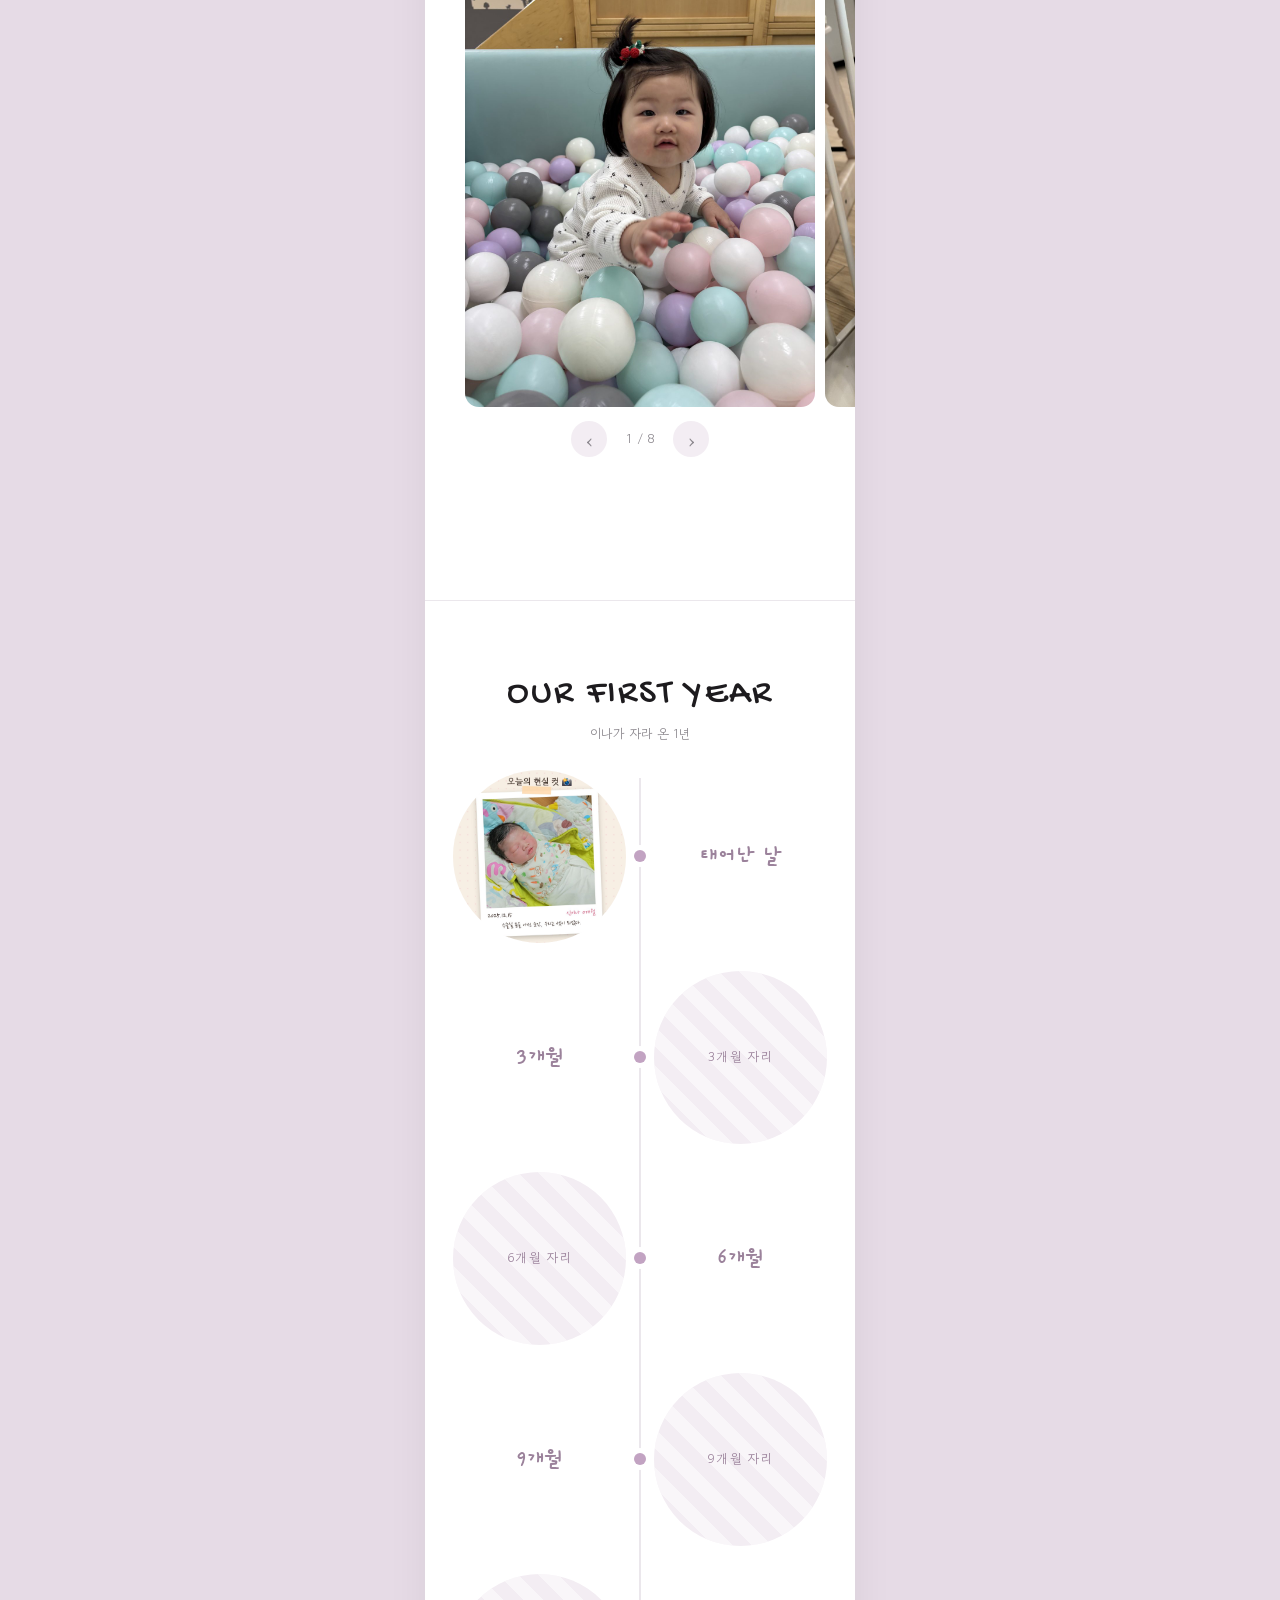
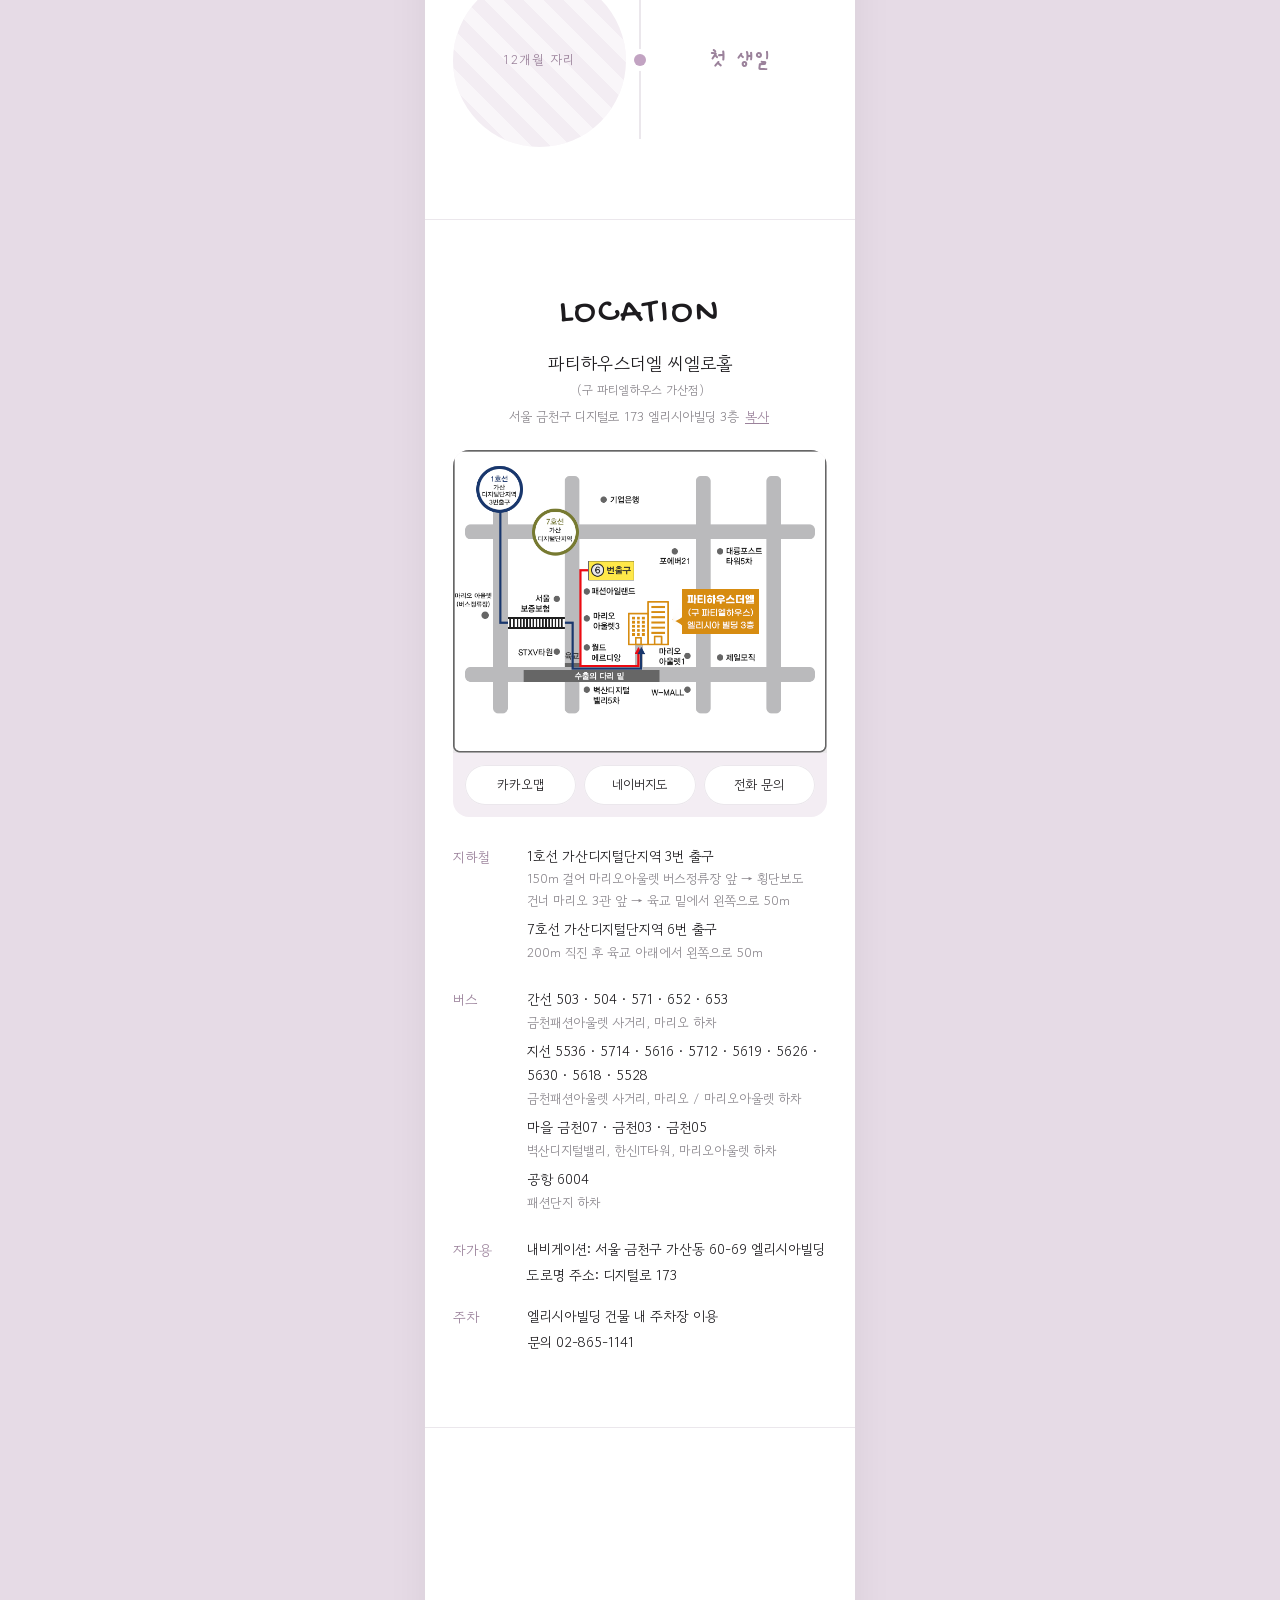
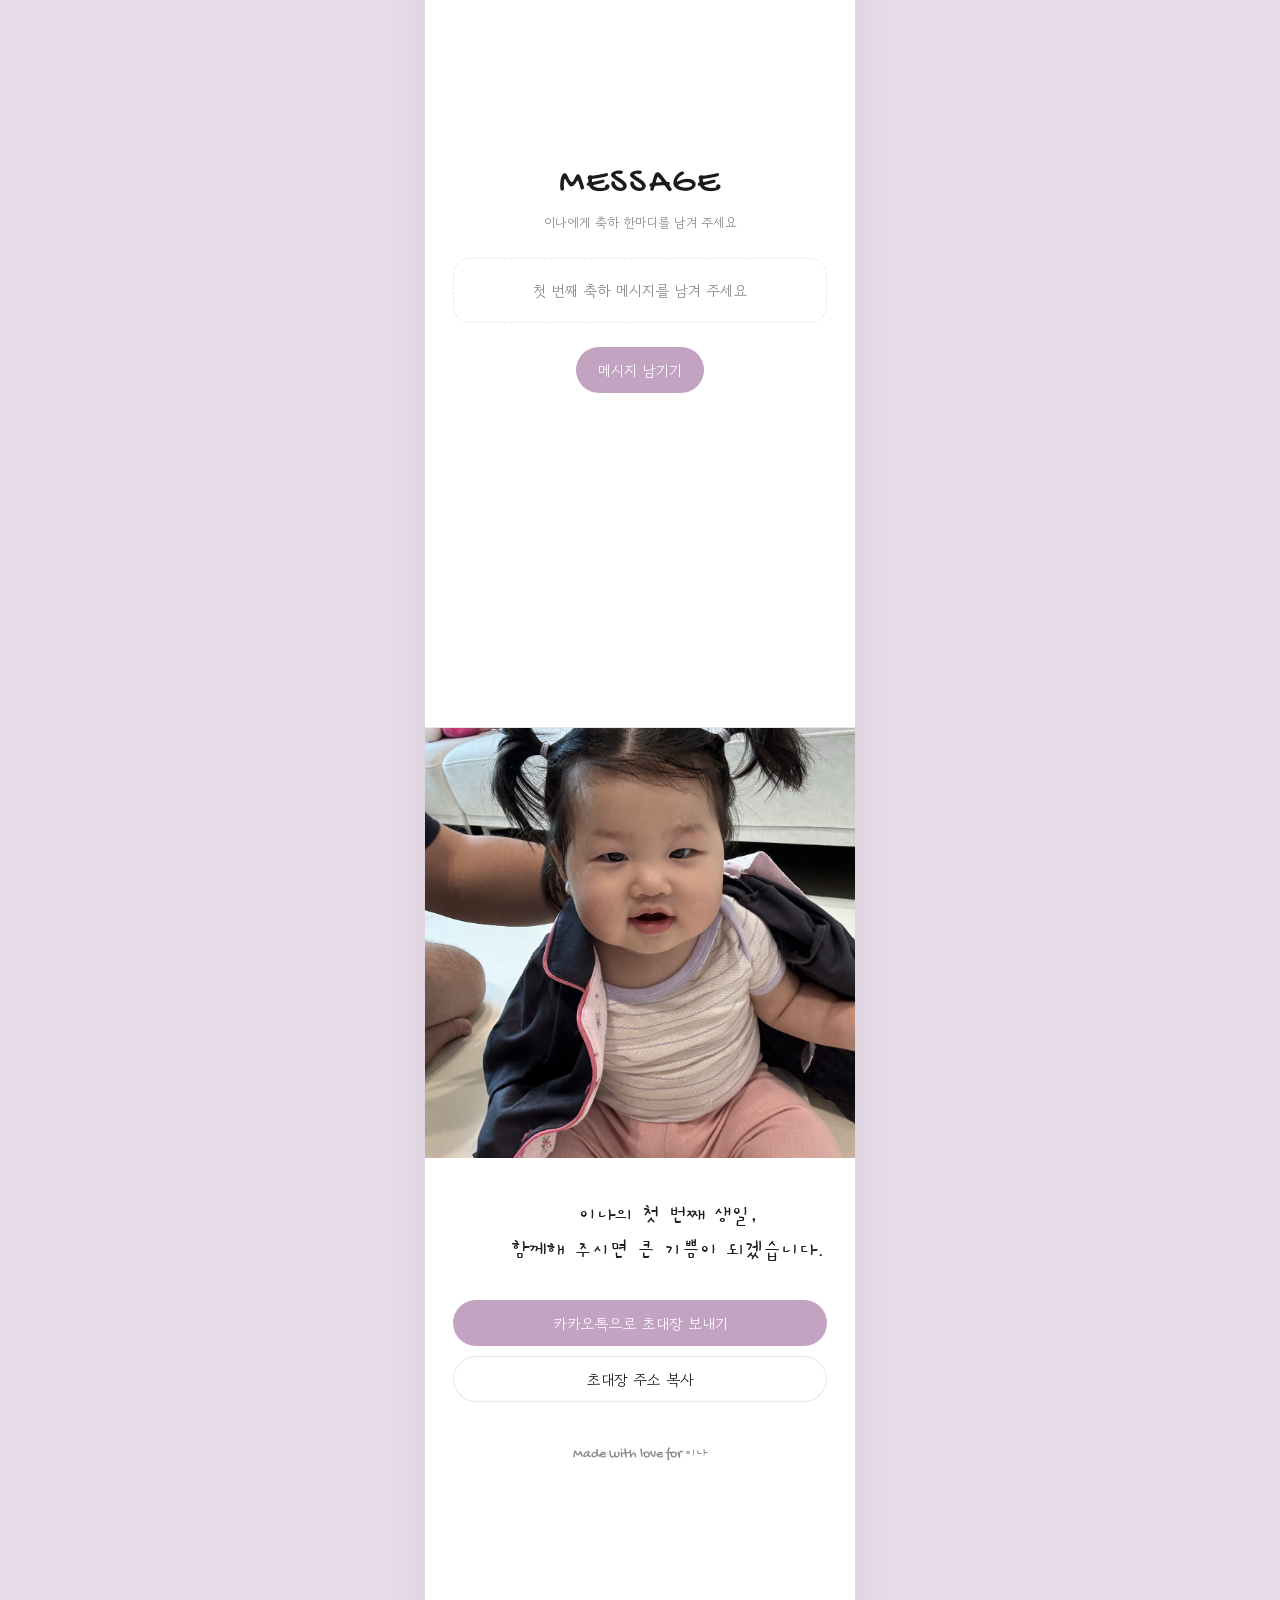
==== commit 3a175b03: "Cute pastel-bubble style for the vertical intro Co-Authored-By: Claude Opus 5.5 <noreply@anthropic.c" ====
--- a/invite/index.html
+++ b/invite/index.html
@@ -15,7 +15,7 @@
 <link rel="preconnect" href="https://fonts.googleapis.com">
 <link rel="preconnect" href="https://fonts.gstatic.com" crossorigin>
 <link rel="stylesheet" href="https://fonts.googleapis.com/css2?family=Gaegu:wght@400;700&family=Gowun+Dodum&family=Gochi+Hand&family=Fraunces:opsz,wght@9..144,700&family=Jua&family=Gamja+Flower&display=swap">
-<link rel="stylesheet" href="style.css?v=202610030134">
+<link rel="stylesheet" href="style.css?v=202610030139">
 </head>
 <body>
 <div class="toast" id="musicToast" role="status">배경음악이 준비되었습니다</div>
@@ -175,7 +175,7 @@
 
 <div class="snack" id="snack" role="status"></div>
 
-<script src="config.js?v=202610030134"></script>
-<script src="app.js?v=202610030134"></script>
+<script src="config.js?v=202610030139"></script>
+<script src="app.js?v=202610030139"></script>
 </body>
 </html>
--- a/invite/style.css
+++ b/invite/style.css
@@ -57,6 +57,20 @@
 .intro-date .num { text-combine-upright: all; -webkit-text-combine: horizontal; letter-spacing: 0; }
 .intro-date .seal { writing-mode: horizontal-tb; display: grid; place-items: center; width: 2.2em; height: 2.2em; border-radius: 4px; background: #c8413a; color: #fff6ef; font-family: var(--title); font-weight: 700; font-size: .9em; letter-spacing: 0; line-height: 1; transform: rotate(-4deg); box-shadow: inset 0 0 0 2px rgba(255,255,255,.35); }
 .intro-col span { display: block; opacity: 0; transform: translateY(-10px); animation: letter .55s ease forwards; }
+
+/* 세로쓰기 첫 화면 (귀여운 버전): 글자마다 파스텔 방울 위에 올리고 통통 튀어나오게 */
+.intro.cute { --p0: #ffd3e1; --p1: #ffeaa6; --p2: #c9efe0; --p3: #cfe0fb; --p4: #e6d6f7; background: radial-gradient(120% 80% at 50% 0%, #fff 0%, var(--soft) 70%); }
+.intro.cute .intro-cols { position: relative; z-index: 1; gap: calc(var(--ch) * .18); color: var(--ink); }
+.intro.cute .intro-col span { width: 1.04em; height: 1.04em; margin: .04em 0; display: grid; place-items: center; border-radius: 50%; background: var(--t); font-size: .78em; color: #4a3a4e; box-shadow: inset 0 -.06em 0 rgba(0,0,0,.06), 0 .06em .18em rgba(120,90,130,.12); transform: scale(0) rotate(var(--r)); animation-name: boing; animation-duration: .6s; animation-timing-function: cubic-bezier(.3,1.7,.5,1); }
+.intro.cute .intro-col { margin-top: calc(var(--offset) * .874em); }
+.intro.cute .intro-date { font-family: var(--title); font-weight: 700; color: var(--accent-deep); letter-spacing: .12em; }
+.intro.cute .intro-date .seal { width: 2.5em; height: 2.5em; border-radius: 50%; background: var(--accent); color: #fff; transform: rotate(-8deg); box-shadow: 0 0 0 3px #fff, 0 0 0 5px var(--accent); display: flex; flex-direction: column; align-items: center; justify-content: center; gap: .05em; font-size: .8em; }
+.intro.cute .intro-date .seal svg { width: .9em; height: .9em; fill: #fff; }
+.intro-deco { position: absolute; inset: 0; overflow: hidden; pointer-events: none; color: var(--accent); }
+.intro-deco .ib { position: absolute; bottom: -20px; width: var(--s); height: var(--s); border-radius: 50%; background: var(--t); box-shadow: inset -1px -1px 0 rgba(255,255,255,.7), 0 0 0 1px rgba(255,255,255,.9); animation: floatup var(--d) linear infinite; }
+.intro-deco .spk { position: absolute; }
+@keyframes boing { 70% { opacity: 1; transform: scale(1.15) rotate(var(--r)); } 100% { opacity: 1; transform: scale(1) rotate(var(--r)); } }
+@keyframes floatup { from { transform: translate(0, 0); } 50% { transform: translate(8px, -55vh); } to { transform: translate(-6px, -110vh); } }
 .intro.out { opacity: 0; visibility: hidden; }
 
 /* 아치 사진 첫 화면 */
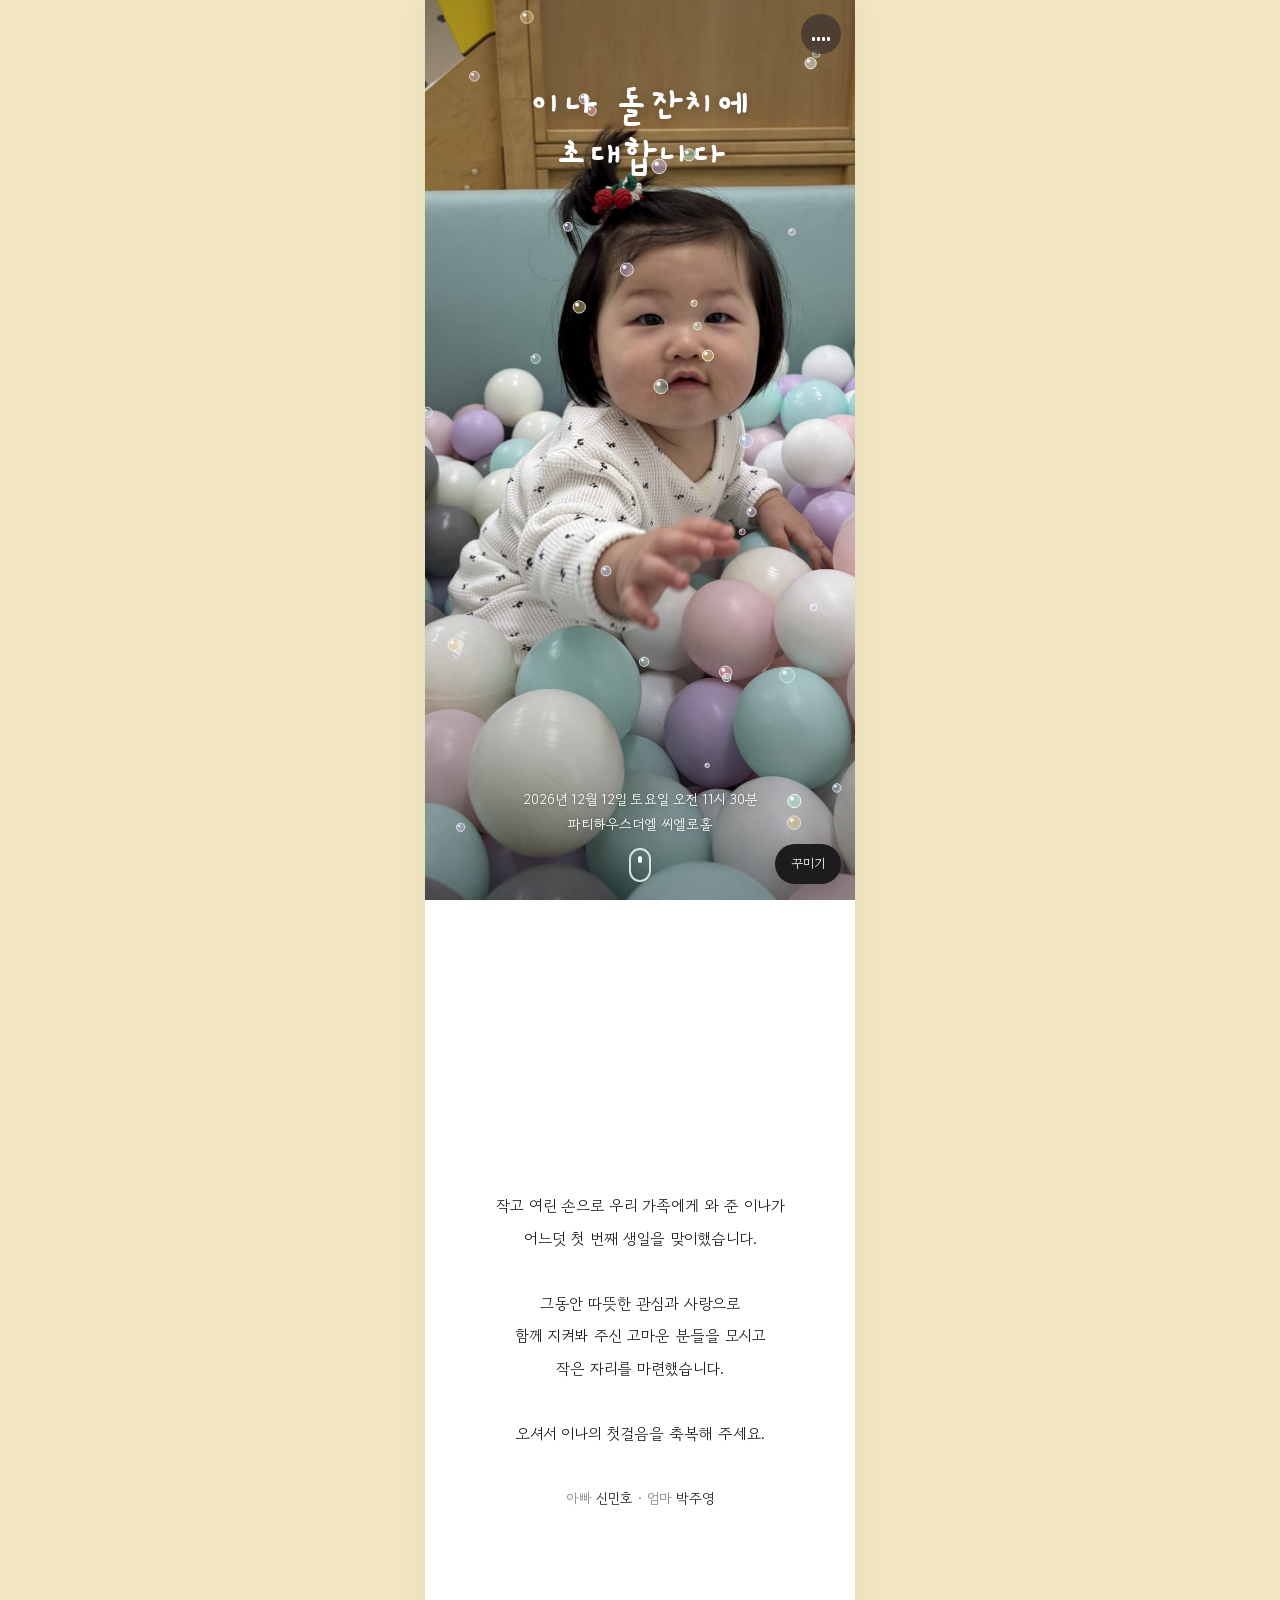
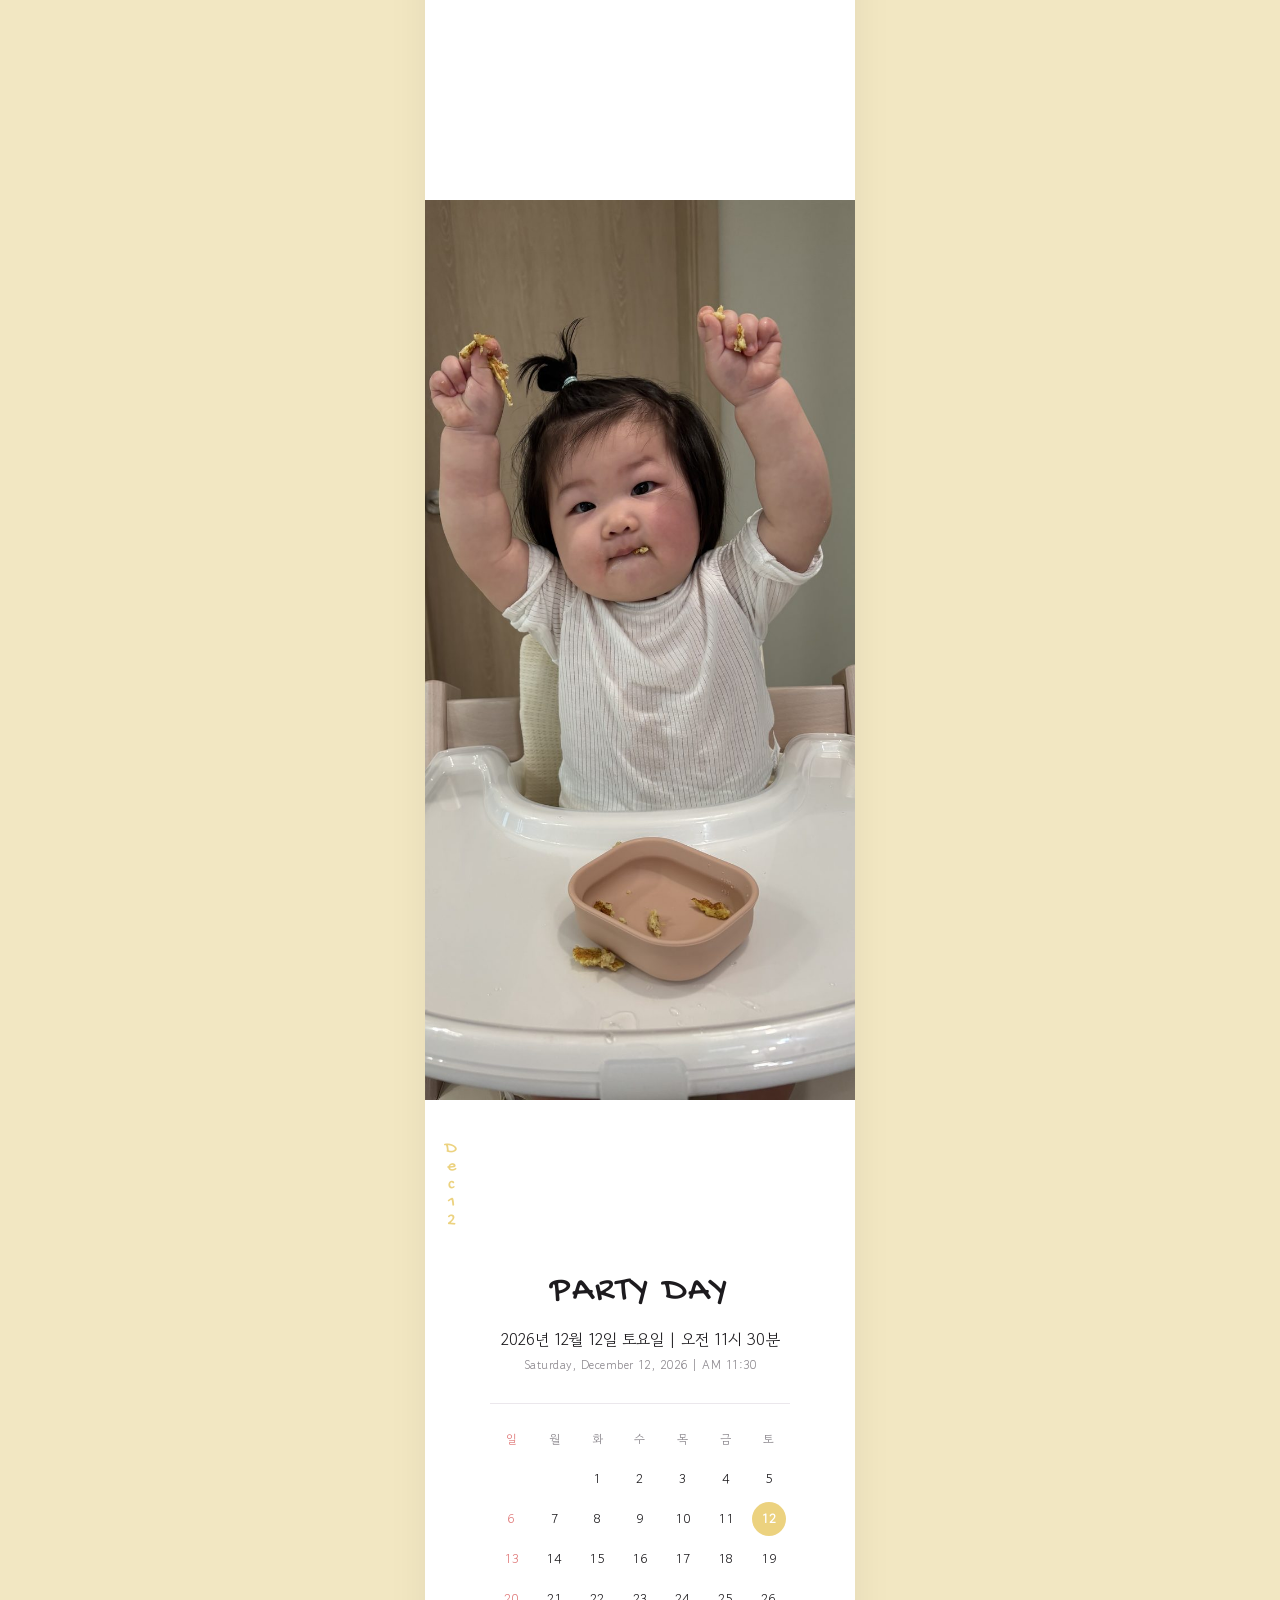
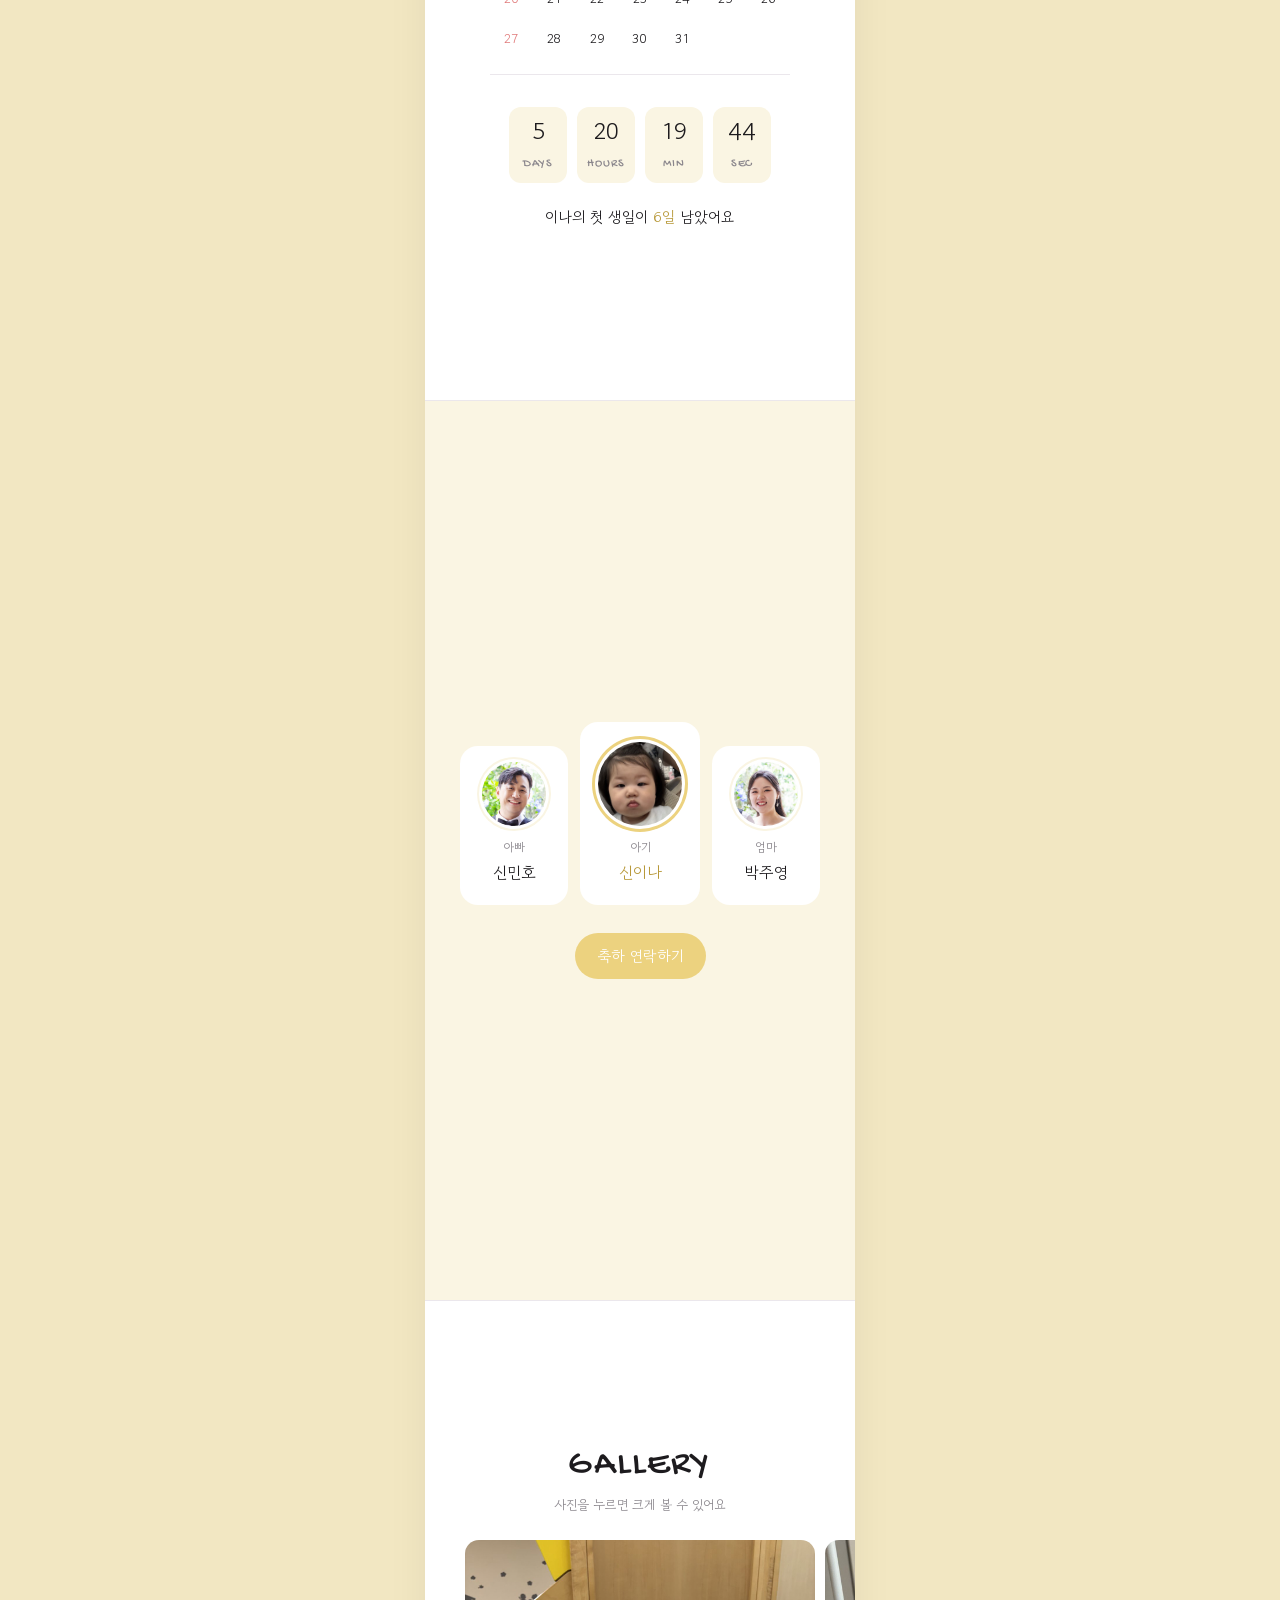
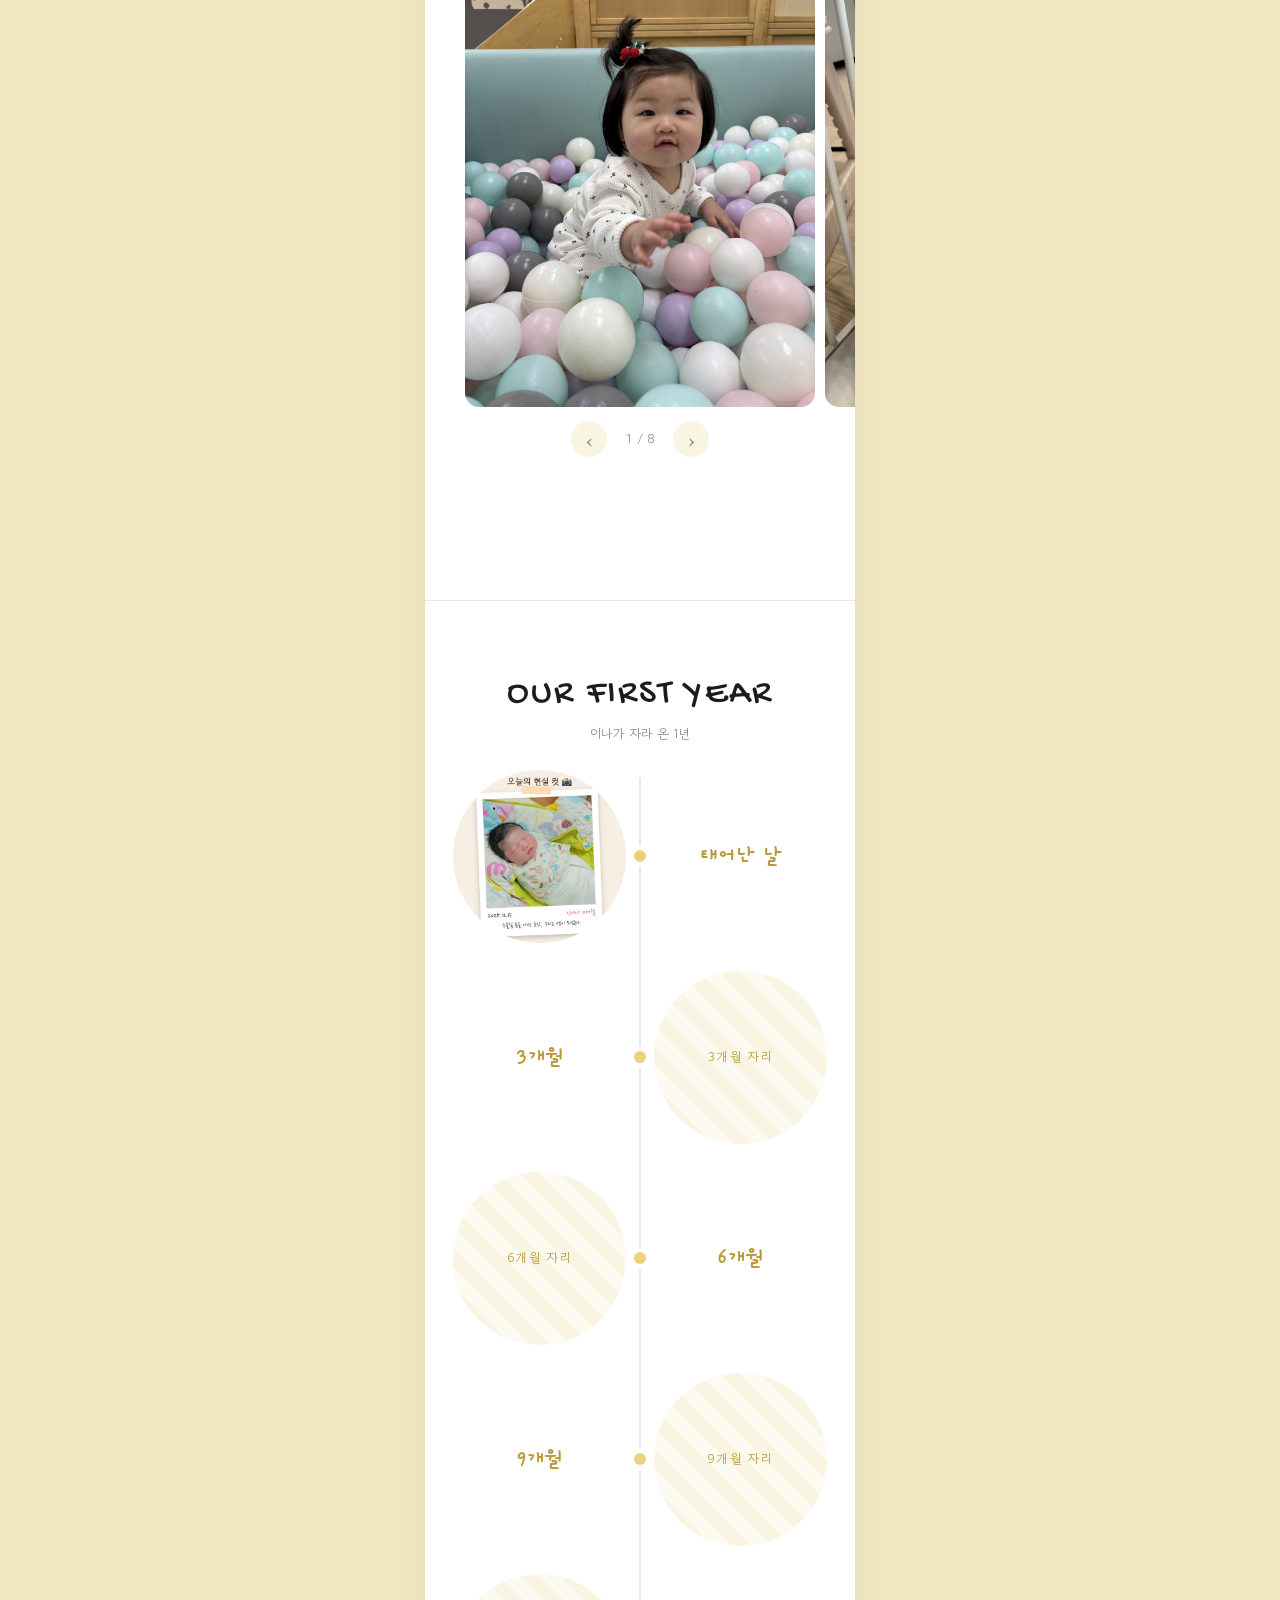
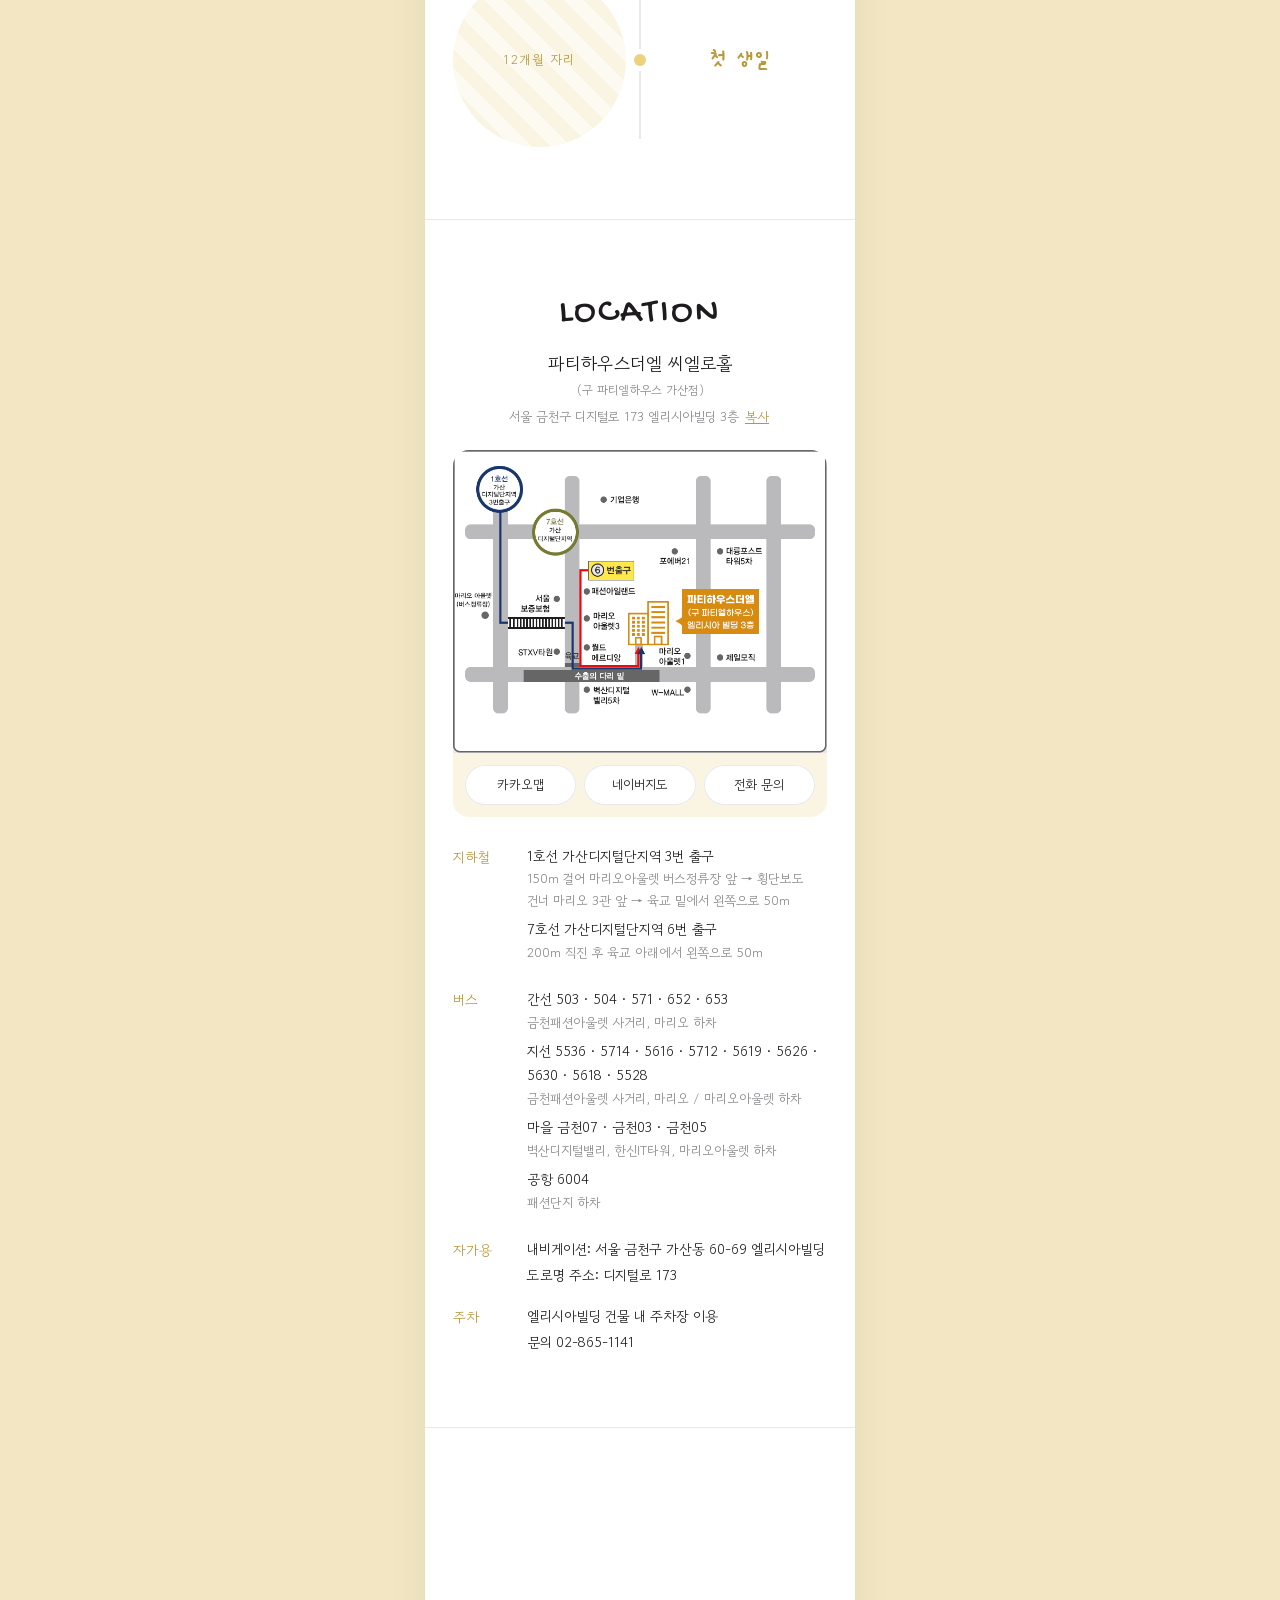
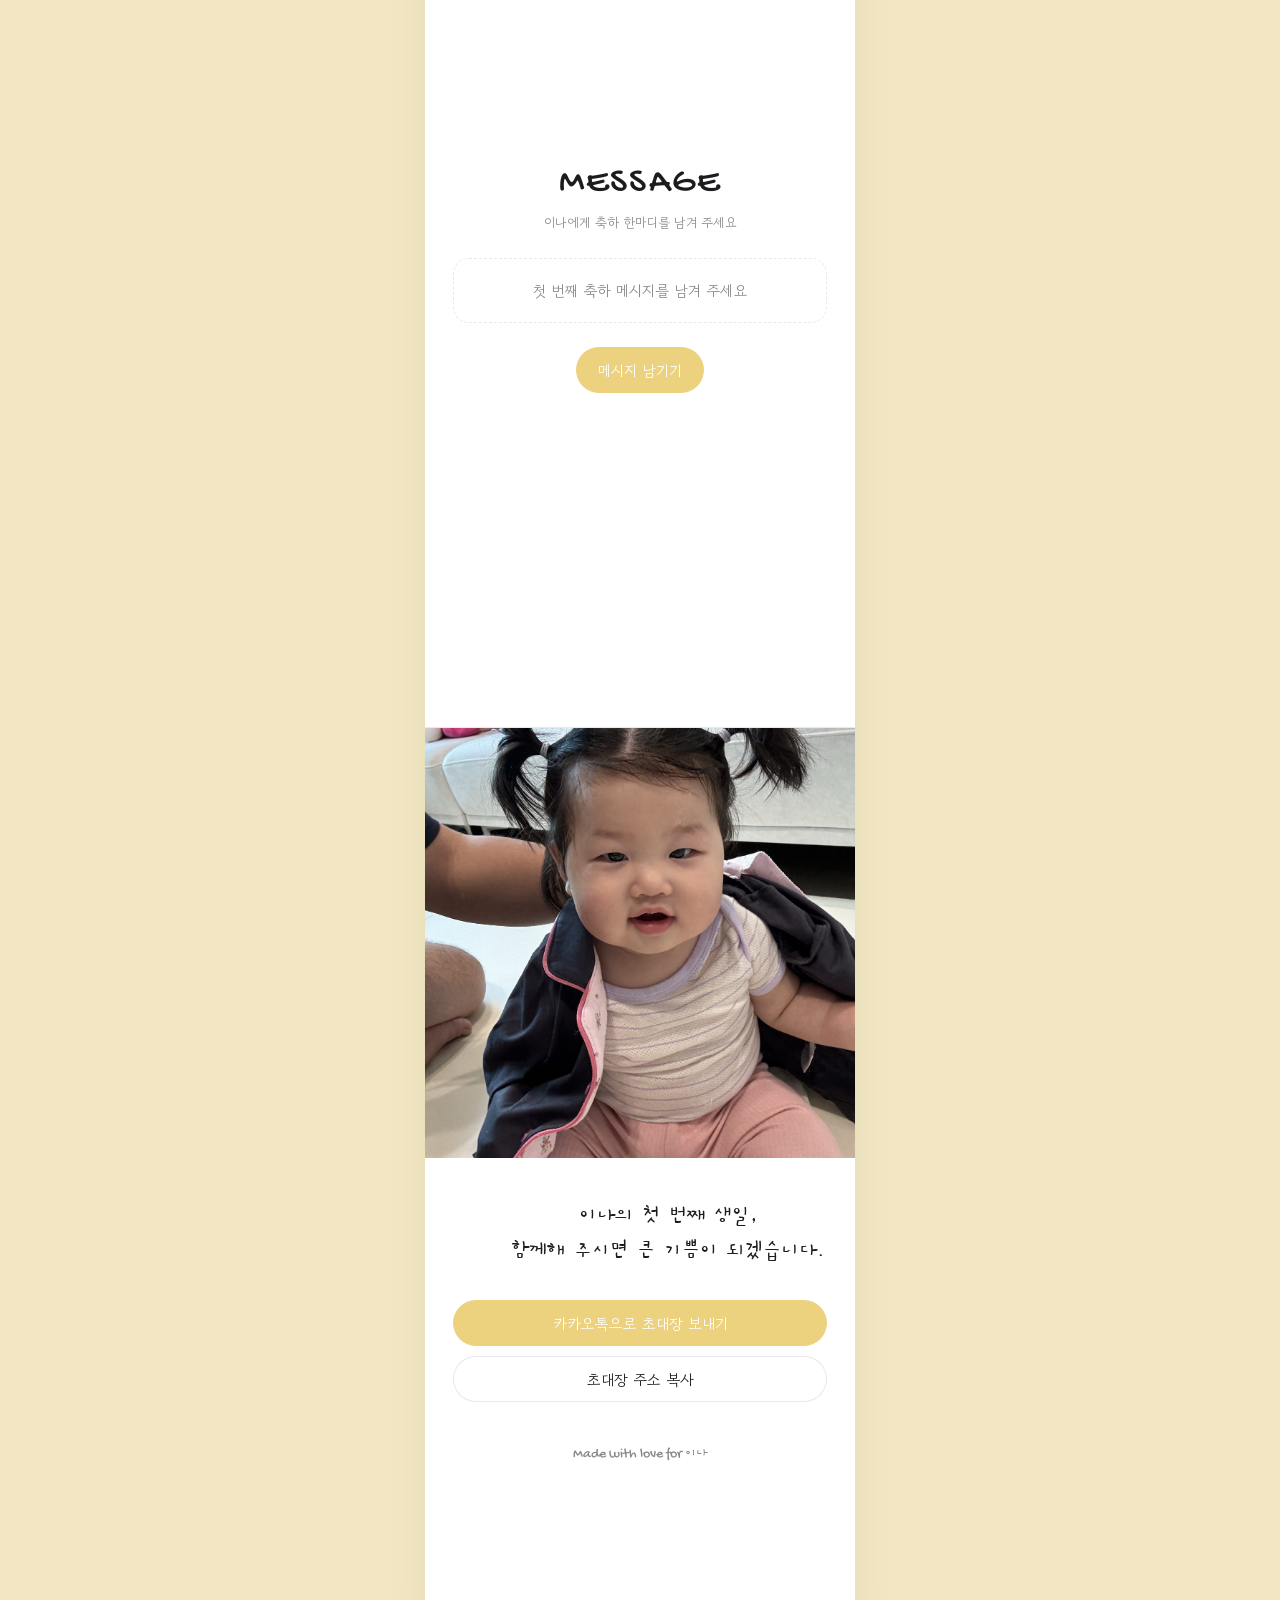
==== commit de8b5068: "Default theme to butter; add progress notes for next session Co-Authored-By: Claude Opus 5.5 <norepl" ====
--- a/invite/index.html
+++ b/invite/index.html
@@ -15,7 +15,7 @@
 <link rel="preconnect" href="https://fonts.googleapis.com">
 <link rel="preconnect" href="https://fonts.gstatic.com" crossorigin>
 <link rel="stylesheet" href="https://fonts.googleapis.com/css2?family=Gaegu:wght@400;700&family=Gowun+Dodum&family=Gochi+Hand&family=Fraunces:opsz,wght@9..144,700&family=Jua&family=Gamja+Flower&display=swap">
-<link rel="stylesheet" href="style.css?v=202610030139">
+<link rel="stylesheet" href="style.css?v=202610030603">
 </head>
 <body>
 <div class="toast" id="musicToast" role="status">배경음악이 준비되었습니다</div>
@@ -175,7 +175,7 @@
 
 <div class="snack" id="snack" role="status"></div>
 
-<script src="config.js?v=202610030139"></script>
-<script src="app.js?v=202610030139"></script>
+<script src="config.js?v=202610030603"></script>
+<script src="app.js?v=202610030603"></script>
 </body>
 </html>
